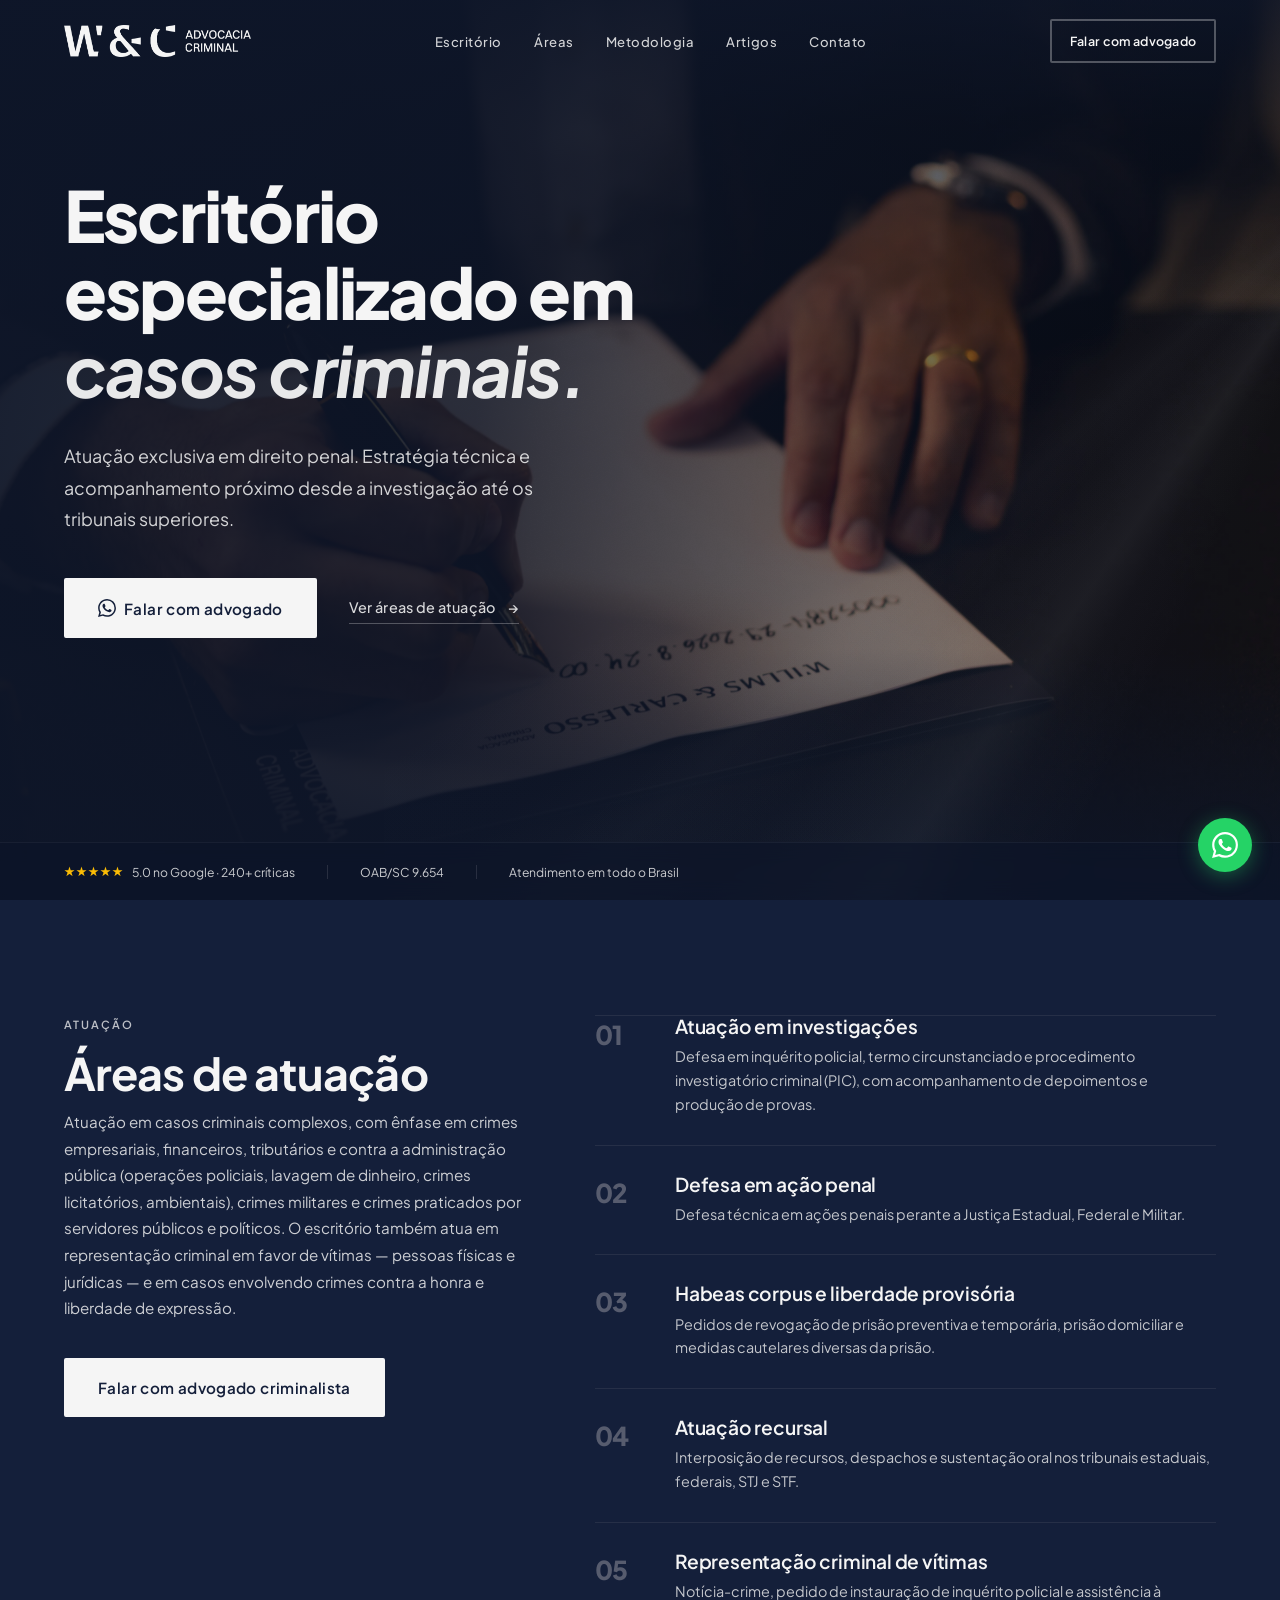
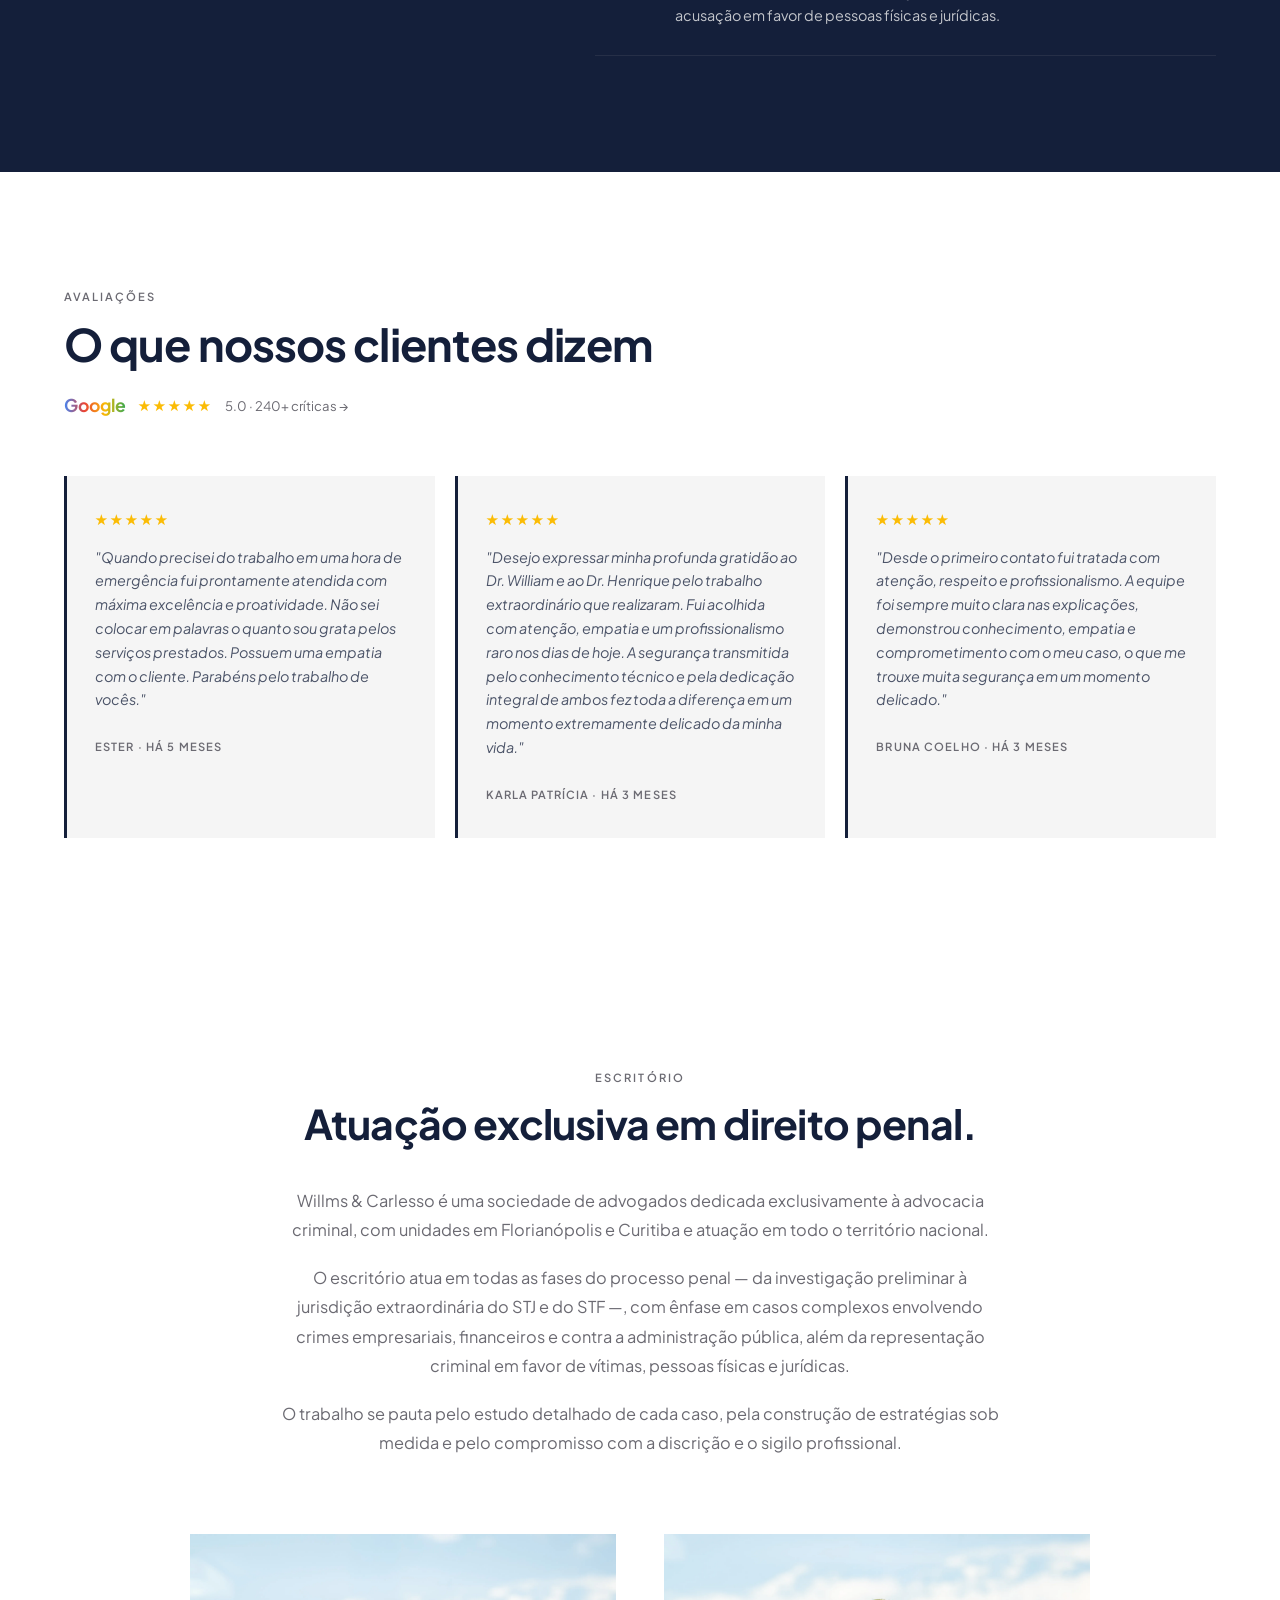
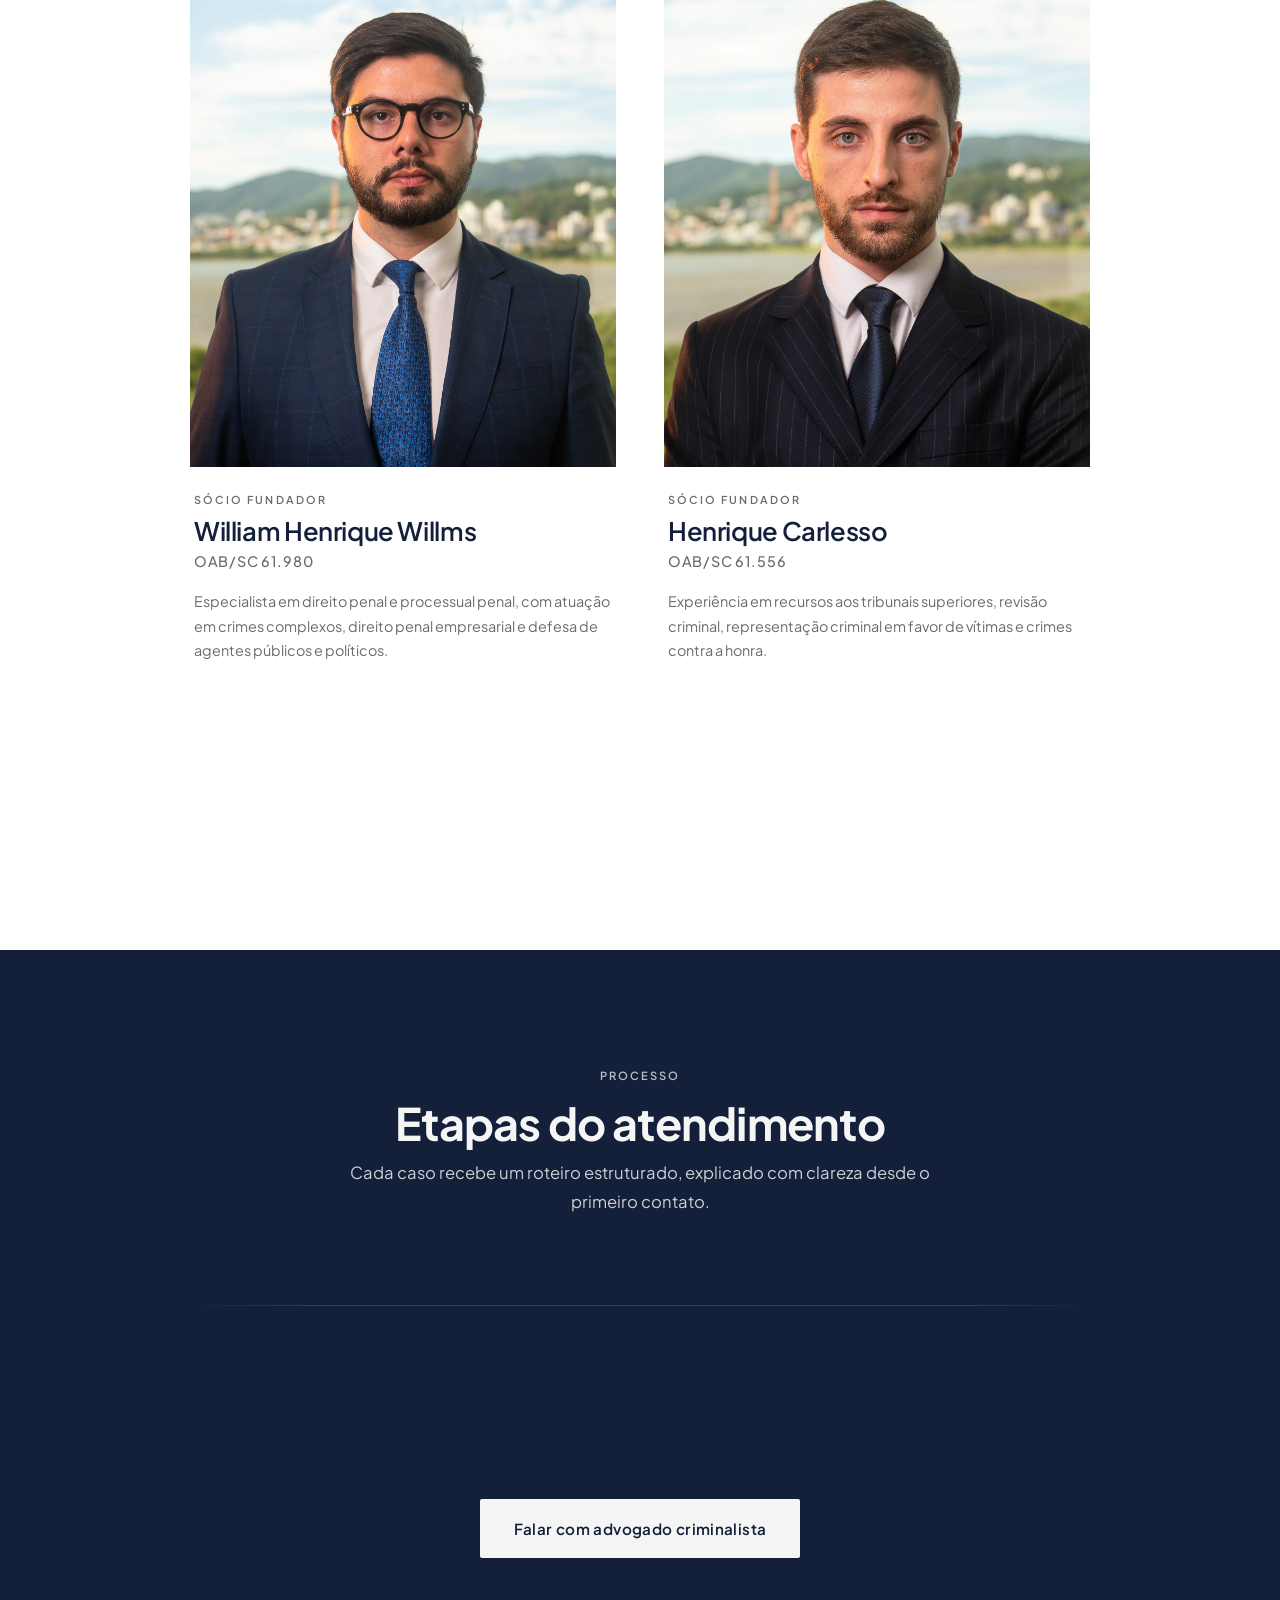
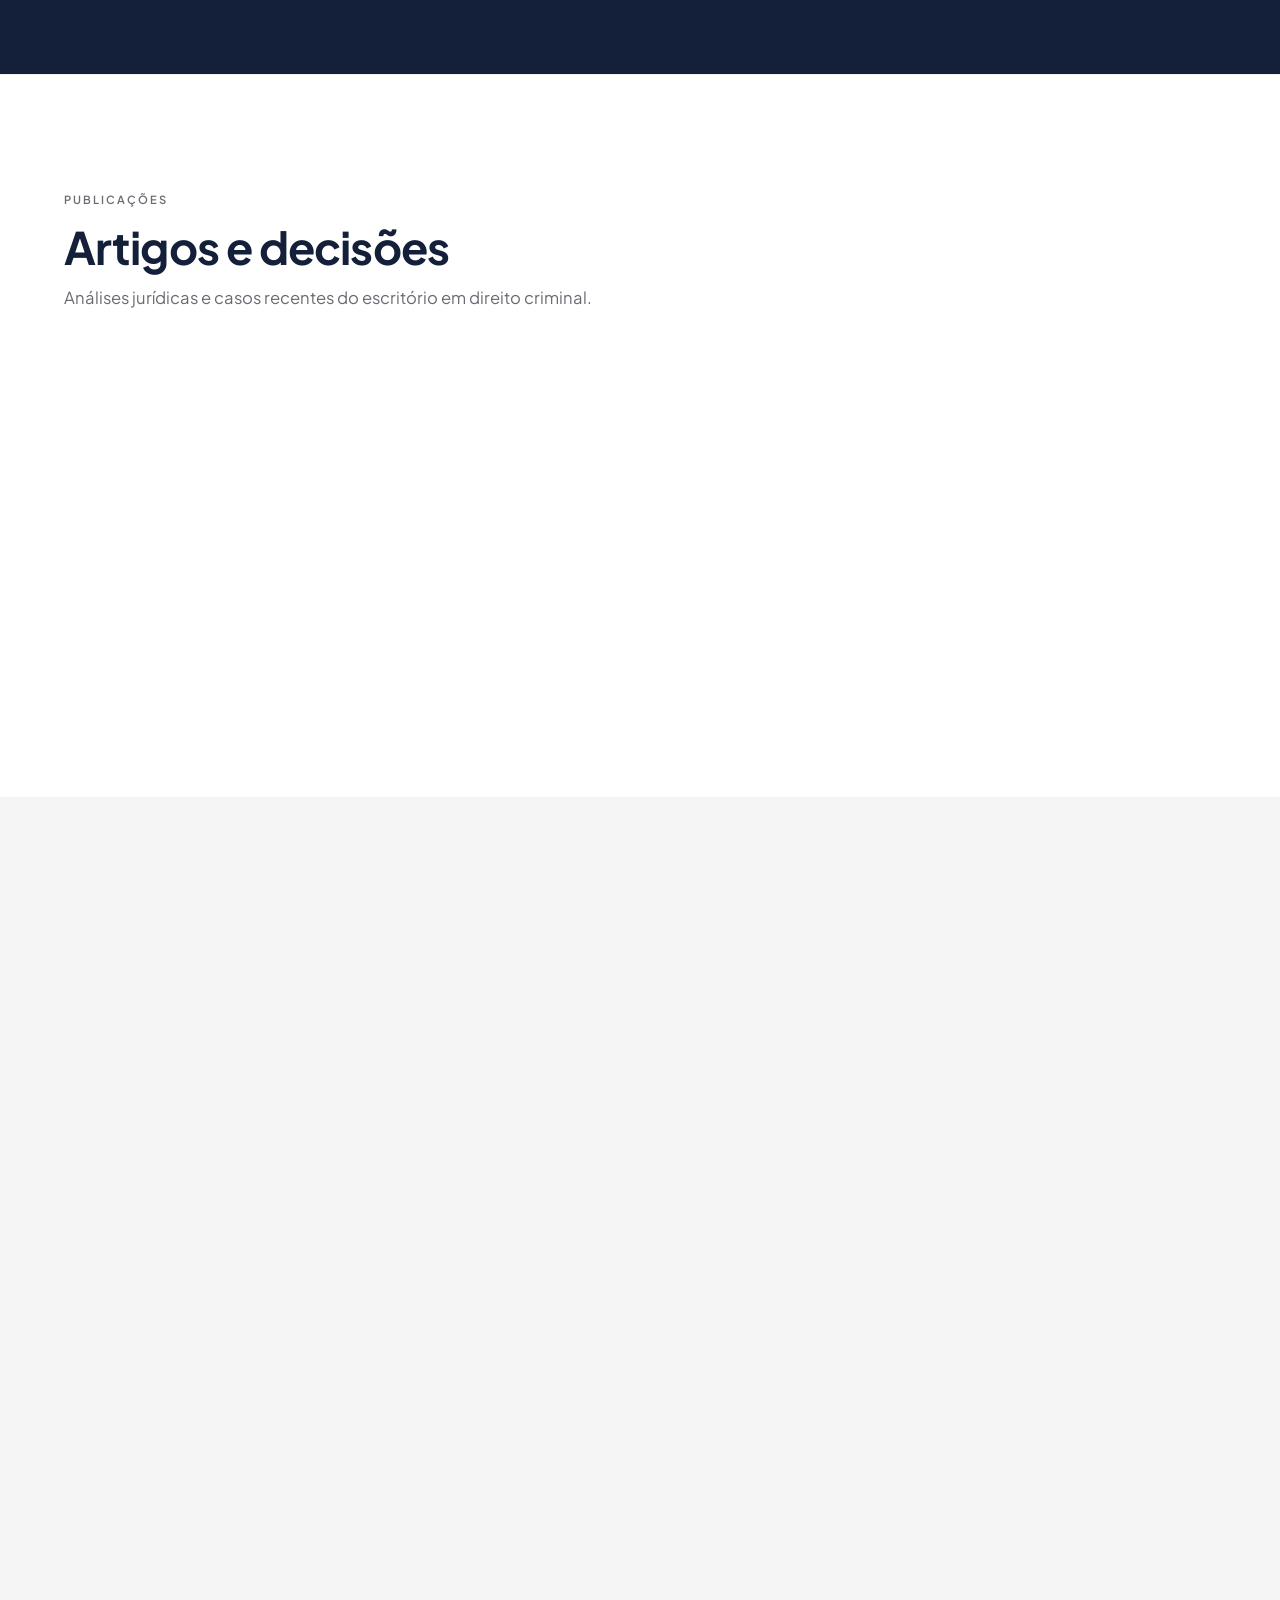
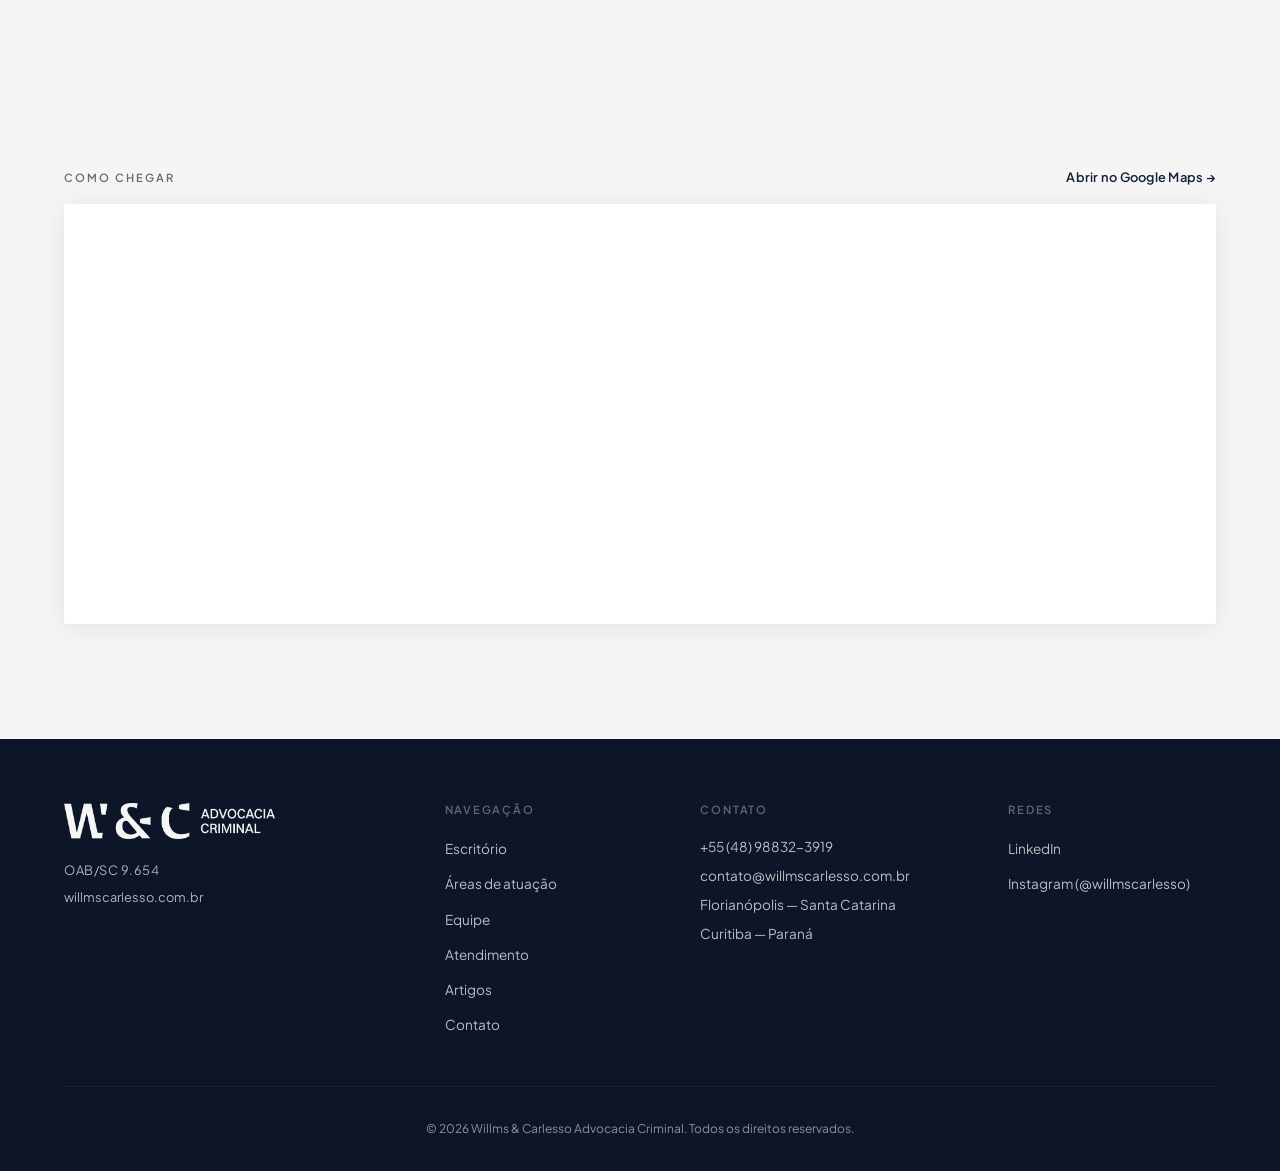
==== index.html @ 6e0b779f "refactor: reorder homepage sections to final spec New order: 1. Nav (Cabeçalho) 2. Hero + trust stri" ====
<!DOCTYPE html>
<html lang="pt-BR">
<head>
  <meta charset="UTF-8">
  <meta name="viewport" content="width=device-width, initial-scale=1.0">
  <title>Willms & Carlesso | Advocacia Criminal</title>
  <meta name="description" content="Atuação exclusiva em direito penal. Estratégia técnica e acompanhamento próximo desde a investigação até os tribunais superiores. Florianópolis e Curitiba.">
  <meta name="robots" content="index, follow">

  <meta property="og:title" content="Willms & Carlesso | Advocacia Criminal">
  <meta property="og:description" content="Atuação exclusiva em direito penal. Estratégia técnica e acompanhamento próximo em todas as instâncias.">
  <meta property="og:type" content="website">

  <link rel="preconnect" href="https://fonts.googleapis.com">
  <link rel="preconnect" href="https://fonts.gstatic.com" crossorigin>
  <link href="https://fonts.googleapis.com/css2?family=Plus+Jakarta+Sans:ital,wght@0,300;0,400;0,500;0,600;0,700;0,800;1,400&display=swap" rel="stylesheet">
  <link rel="preconnect" href="https://api.fontshare.com">
  <link href="https://api.fontshare.com/v2/css?f[]=switzer@400,500,600,700&display=swap" rel="stylesheet">

  <link rel="stylesheet" href="css/style.css">
</head>
<body>

  <!-- ===== NAVIGATION ===== -->
  <nav class="nav" id="nav">
    <div class="nav__inner">
      <a href="#" class="nav__logo">
        <img src="img/logo/Siglas_completas.png" alt="Willms & Carlesso Advocacia Criminal" class="logo-img">
      </a>
      <ul class="nav__menu" id="navMenu">
        <li><a href="#sobre"       class="nav__link">Escritório</a></li>
        <li><a href="#areas"       class="nav__link">Áreas</a></li>
        <li><a href="#metodologia" class="nav__link">Metodologia</a></li>
        <li><a href="#artigos"     class="nav__link">Artigos</a></li>
        <li><a href="#contato"     class="nav__link">Contato</a></li>
      </ul>
      <a href="https://wa.me/5548988323919" target="_blank" rel="noopener" class="btn btn--outline-light nav__cta">
        Falar com advogado
      </a>
      <button class="nav__burger" id="navBurger" aria-label="Abrir menu" aria-expanded="false">
        <span></span><span></span><span></span>
      </button>
    </div>
  </nav>

  <!-- ===== HERO ===== -->
  <section class="hero" id="inicio">
    <div class="hero__beam"></div>
    <div class="hero__beam hero__beam--2"></div>

    <div class="hero__grain" aria-hidden="true"></div>

    <div class="hero__container">
      <div class="hero__content reveal">
        <h1 class="hero__title">
          Escritório<br>especializado em<br><em>casos criminais.</em>
        </h1>

        <p class="hero__desc">Atuação exclusiva em direito penal. Estratégia técnica e acompanhamento próximo desde a investigação até os tribunais superiores.</p>

        <div class="hero__actions">
          <a href="https://wa.me/5548988323919" target="_blank" rel="noopener" class="btn btn--light btn--lg">
            <svg width="18" height="18" viewBox="0 0 24 24" fill="currentColor" aria-hidden="true"><path d="M17.472 14.382c-.297-.149-1.758-.867-2.03-.967-.273-.099-.471-.148-.67.15-.197.297-.767.966-.94 1.164-.173.199-.347.223-.644.075-.297-.15-1.255-.463-2.39-1.475-.883-.788-1.48-1.761-1.653-2.059-.173-.297-.018-.458.13-.606.134-.133.298-.347.446-.52.149-.174.198-.298.298-.497.099-.198.05-.371-.025-.52-.075-.149-.669-1.612-.916-2.207-.242-.579-.487-.5-.669-.51-.173-.008-.371-.01-.57-.01-.198 0-.52.074-.792.372-.272.297-1.04 1.016-1.04 2.479 0 1.462 1.065 2.875 1.213 3.074.149.198 2.096 3.2 5.077 4.487.709.306 1.262.489 1.694.625.712.227 1.36.195 1.871.118.571-.085 1.758-.719 2.006-1.413.248-.694.248-1.289.173-1.413-.074-.124-.272-.198-.57-.347m-5.421 7.403h-.004a9.87 9.87 0 01-5.031-1.378l-.361-.214-3.741.982.998-3.648-.235-.374a9.86 9.86 0 01-1.51-5.26c.001-5.45 4.436-9.884 9.888-9.884 2.64 0 5.122 1.03 6.988 2.898a9.825 9.825 0 012.893 6.994c-.003 5.45-4.437 9.884-9.885 9.884m8.413-18.297A11.815 11.815 0 0012.05 0C5.495 0 .16 5.335.157 11.892c0 2.096.547 4.142 1.588 5.945L.057 24l6.305-1.654a11.882 11.882 0 005.683 1.448h.005c6.554 0 11.89-5.335 11.893-11.893a11.821 11.821 0 00-3.48-8.413z"/></svg>
            Falar com advogado
          </a>
          <a href="#areas" class="hero__link">
            <span>Ver áreas de atuação</span>
            <span class="hero__link-arrow" aria-hidden="true">→</span>
          </a>
        </div>
      </div>
    </div>

    <!-- Trust strip ancorado no rodapé do hero -->
    <div class="hero__foot">
      <div class="container">
        <div class="hero__foot-inner">
          <div class="hero__foot-item">
            <a href="https://maps.app.goo.gl/WfPiPPyS5rvXEtYMA" target="_blank" rel="noopener" class="hero__foot-review-link">
              <span class="stars" aria-label="5 estrelas">★★★★★</span>
              <span>5.0 no Google · 240+ críticas</span>
            </a>
          </div>
          <span class="hero__foot-sep" aria-hidden="true"></span>
          <div class="hero__foot-item">
            <span>OAB/SC 9.654</span>
          </div>
          <span class="hero__foot-sep" aria-hidden="true"></span>
          <div class="hero__foot-item">
            <span>Atendimento em todo o Brasil</span>
          </div>
        </div>
      </div>
    </div>
  </section>

  <!-- ===== ÁREAS — layout editorial duas colunas ===== -->
  <section class="section areas" id="areas">
    <div class="container">
      <div class="areas__layout">

        <!-- Intro sticky à esquerda -->
        <div class="areas__intro reveal">
          <div class="section-header section-header--light">
            <span class="eyebrow eyebrow--light">ATUAÇÃO</span>
            <h2>Áreas de atuação</h2>
            <p>Atuação em casos criminais complexos, com ênfase em crimes empresariais, financeiros, tributários e contra a administração pública (operações policiais, lavagem de dinheiro, crimes licitatórios, ambientais), crimes militares e crimes praticados por servidores públicos e políticos. O escritório também atua em representação criminal em favor de vítimas — pessoas físicas e jurídicas — e em casos envolvendo crimes contra a honra e liberdade de expressão.</p>
          </div>
          <div class="areas__cta">
            <a href="https://wa.me/5548988323919" target="_blank" rel="noopener" class="btn btn--light btn--lg">
              Falar com advogado criminalista
            </a>
          </div>
        </div>

        <!-- Lista de áreas à direita -->
        <ol class="areas__list">
          <li class="area-row reveal">
            <span class="area-row__n" aria-hidden="true">01</span>
            <div class="area-row__body">
              <h3>Atuação em investigações</h3>
              <p>Defesa em inquérito policial, termo circunstanciado e procedimento investigatório criminal (PIC), com acompanhamento de depoimentos e produção de provas.</p>
            </div>
          </li>
          <li class="area-row reveal">
            <span class="area-row__n" aria-hidden="true">02</span>
            <div class="area-row__body">
              <h3>Defesa em ação penal</h3>
              <p>Defesa técnica em ações penais perante a Justiça Estadual, Federal e Militar.</p>
            </div>
          </li>
          <li class="area-row reveal">
            <span class="area-row__n" aria-hidden="true">03</span>
            <div class="area-row__body">
              <h3>Habeas corpus e liberdade provisória</h3>
              <p>Pedidos de revogação de prisão preventiva e temporária, prisão domiciliar e medidas cautelares diversas da prisão.</p>
            </div>
          </li>
          <li class="area-row reveal">
            <span class="area-row__n" aria-hidden="true">04</span>
            <div class="area-row__body">
              <h3>Atuação recursal</h3>
              <p>Interposição de recursos, despachos e sustentação oral nos tribunais estaduais, federais, STJ e STF.</p>
            </div>
          </li>
          <li class="area-row reveal">
            <span class="area-row__n" aria-hidden="true">05</span>
            <div class="area-row__body">
              <h3>Representação criminal de vítimas</h3>
              <p>Notícia-crime, pedido de instauração de inquérito policial e assistência à acusação em favor de pessoas físicas e jurídicas.</p>
            </div>
          </li>
        </ol>

      </div>
    </div>
  </section>

  <!-- ===== DEPOIMENTOS ===== -->
  <section class="section depoimentos" id="depoimentos">
    <div class="container">
      <div class="section-header">
        <span class="eyebrow">AVALIAÇÕES</span>
        <h2>O que nossos clientes dizem</h2>
        <a href="https://maps.app.goo.gl/WfPiPPyS5rvXEtYMA" target="_blank" rel="noopener" class="google-badge">
          <span class="google-badge__logo">Google</span>
          <span class="stars" aria-label="5 estrelas">★★★★★</span>
          <span class="google-badge__info">5.0 · 240+ críticas →</span>
        </a>
      </div>
      <div class="depoimentos__grid">
        <div class="dep-card reveal">
          <span class="stars" aria-hidden="true">★★★★★</span>
          <p>"Quando precisei do trabalho em uma hora de emergência fui prontamente atendida com máxima excelência e proatividade. Não sei colocar em palavras o quanto sou grata pelos serviços prestados. Possuem uma empatia com o cliente. Parabéns pelo trabalho de vocês."</p>
          <span class="dep-card__author">Ester · há 5 meses</span>
        </div>
        <div class="dep-card reveal">
          <span class="stars" aria-hidden="true">★★★★★</span>
          <p>"Desejo expressar minha profunda gratidão ao Dr. William e ao Dr. Henrique pelo trabalho extraordinário que realizaram. Fui acolhida com atenção, empatia e um profissionalismo raro nos dias de hoje. A segurança transmitida pelo conhecimento técnico e pela dedicação integral de ambos fez toda a diferença em um momento extremamente delicado da minha vida."</p>
          <span class="dep-card__author">Karla Patrícia · há 3 meses</span>
        </div>
        <div class="dep-card reveal">
          <span class="stars" aria-hidden="true">★★★★★</span>
          <p>"Desde o primeiro contato fui tratada com atenção, respeito e profissionalismo. A equipe foi sempre muito clara nas explicações, demonstrou conhecimento, empatia e comprometimento com o meu caso, o que me trouxe muita segurança em um momento delicado."</p>
          <span class="dep-card__author">Bruna Coelho · há 3 meses</span>
        </div>
      </div>
    </div>
  </section>

  <!-- ===== ESCRITÓRIO (Sobre + Equipe consolidados) ===== -->
  <section class="section sobre" id="sobre">
    <div class="container">

      <!-- Intro editorial centralizado -->
      <div class="sobre__intro reveal">
        <div class="section-header">
          <span class="eyebrow">ESCRITÓRIO</span>
          <h2>Atuação exclusiva em direito penal.</h2>
        </div>
        <div class="sobre__lead">
          <p>Willms &amp; Carlesso é uma sociedade de advogados dedicada exclusivamente à advocacia criminal, com unidades em Florianópolis e Curitiba e atuação em todo o território nacional.</p>
          <p>O escritório atua em todas as fases do processo penal — da investigação preliminar à jurisdição extraordinária do STJ e do STF —, com ênfase em casos complexos envolvendo crimes empresariais, financeiros e contra a administração pública, além da representação criminal em favor de vítimas, pessoas físicas e jurídicas.</p>
          <p>O trabalho se pauta pelo estudo detalhado de cada caso, pela construção de estratégias sob medida e pelo compromisso com a discrição e o sigilo profissional.</p>
        </div>
      </div>

      <!-- Sócios -->
      <div class="equipe__grid">
        <div class="adv-card reveal">
          <div class="adv-card__photo">
            <img src="img/equipe/william.webp" alt="William Henrique Willms" loading="lazy">
          </div>
          <div class="adv-card__body">
            <span class="adv-card__role">Sócio Fundador</span>
            <h3>William Henrique Willms</h3>
            <p class="adv-card__oab">OAB/SC 61.980</p>
            <p>Especialista em direito penal e processual penal, com atuação em crimes complexos, direito penal empresarial e defesa de agentes públicos e políticos.</p>
          </div>
        </div>
        <div class="adv-card reveal reveal--delay">
          <div class="adv-card__photo">
            <img src="img/equipe/henrique.webp" alt="Henrique Carlesso" loading="lazy">
          </div>
          <div class="adv-card__body">
            <span class="adv-card__role">Sócio Fundador</span>
            <h3>Henrique Carlesso</h3>
            <p class="adv-card__oab">OAB/SC 61.556</p>
            <p>Experiência em recursos aos tribunais superiores, revisão criminal, representação criminal em favor de vítimas e crimes contra a honra.</p>
          </div>
        </div>
      </div>

      <!-- CTA centralizado -->
      <div class="sobre__cta reveal reveal--delay-2">
        <a href="https://wa.me/5548988323919" target="_blank" rel="noopener" class="btn btn--primary btn--lg">
          Agende uma consulta
        </a>
      </div>

    </div>
  </section>

  <!-- ===== METODOLOGIA ===== -->
  <section class="section metodologia" id="metodologia">
    <div class="container">
      <div class="section-header section-header--light">
        <span class="eyebrow eyebrow--light">PROCESSO</span>
        <h2>Etapas do atendimento</h2>
        <p>Cada caso recebe um roteiro estruturado, explicado com clareza desde o primeiro contato.</p>
      </div>
      <div class="steps">
        <div class="step reveal">
          <div class="step__num">01</div>
          <div class="step__body">
            <h3>Análise do caso</h3>
            <p>Estudo detalhado dos fatos, documentos e contexto jurídico.</p>
          </div>
        </div>
        <div class="step reveal">
          <div class="step__num">02</div>
          <div class="step__body">
            <h3>Definição de estratégia</h3>
            <p>Construção da tese defensiva mais adequada ao caso concreto.</p>
          </div>
        </div>
        <div class="step reveal">
          <div class="step__num">03</div>
          <div class="step__body">
            <h3>Atuação técnica</h3>
            <p>Audiências, petições e manifestações em todas as instâncias.</p>
          </div>
        </div>
        <div class="step reveal">
          <div class="step__num">04</div>
          <div class="step__body">
            <h3>Acompanhamento próximo</h3>
            <p>Comunicação clara sobre cada etapa e decisão do processo.</p>
          </div>
        </div>
      </div>
      <div class="metodologia__cta">
        <a href="https://wa.me/5548988323919" target="_blank" rel="noopener" class="btn btn--light btn--lg">
          Falar com advogado criminalista
        </a>
      </div>
    </div>
  </section>

  <!-- ===== ARTIGOS ===== -->
  <section class="section artigos" id="artigos">
    <div class="container">
      <div class="section-header">
        <span class="eyebrow">PUBLICAÇÕES</span>
        <h2>Artigos e decisões</h2>
        <p>Análises jurídicas e casos recentes do escritório em direito criminal.</p>
      </div>
      <div class="artigos__grid">
        <a href="artigos/justica-ceara.html" class="art-card art-card--text reveal">
          <div class="art-card__body">
            <span class="art-card__meta">30 de outubro de 2022 · William Willms</span>
            <h3>Justiça do Ceará revoga prisão preventiva de nove acusados de tráfico de drogas</h3>
            <p>O juízo da Vara de Delitos de Organizações Criminosas de Fortaleza deu provimento a Habeas Corpus que pedia a revogação da prisão preventiva.</p>
            <span class="art-card__link">Ler artigo →</span>
          </div>
        </a>
        <a href="artigos/pagamento-integral.html" class="art-card art-card--text reveal reveal--delay">
          <div class="art-card__body">
            <span class="art-card__meta">28 de outubro de 2022 · William Willms</span>
            <h3>Extinção da punibilidade do acusado pelo pagamento integral do débito tributário</h3>
            <p>Análise da possibilidade jurídica trazida pela Lei nº 10.684/2003 sobre a extinção da punibilidade em crimes tributários.</p>
            <span class="art-card__link">Ler artigo →</span>
          </div>
        </a>
        <a href="artigos/novas-tendencias.html" class="art-card art-card--text reveal reveal--delay-2">
          <div class="art-card__body">
            <span class="art-card__meta">28 de outubro de 2022 · William Willms</span>
            <h3>Novas tendências à justiça criminal negocial no Brasil</h3>
            <p>Como as inovações da Lei nº 13.964/2019 ampliaram o espaço de consenso e a justiça negocial no processo penal brasileiro.</p>
            <span class="art-card__link">Ler artigo →</span>
          </div>
        </a>
      </div>
    </div>
  </section>

  <!-- ===== CONTATO — duas colunas: cards à esquerda, formulário à direita ===== -->
  <section class="section contato" id="contato">
    <div class="container">

      <!-- Header de conversão -->
      <div class="contato__header reveal">
        <div class="contato__header-text">
          <span class="eyebrow">CONTATO</span>
          <h2>Fale com nossos advogados</h2>
          <p>Atendimento imediato pelo WhatsApp. Presença em todo o Brasil.</p>
        </div>
        <a href="https://wa.me/5548988323919" target="_blank" rel="noopener" class="btn btn--primary btn--lg contato__header-btn">
          <svg width="18" height="18" viewBox="0 0 24 24" fill="currentColor" aria-hidden="true"><path d="M17.472 14.382c-.297-.149-1.758-.867-2.03-.967-.273-.099-.471-.148-.67.15-.197.297-.767.966-.94 1.164-.173.199-.347.223-.644.075-.297-.15-1.255-.463-2.39-1.475-.883-.788-1.48-1.761-1.653-2.059-.173-.297-.018-.458.13-.606.134-.133.298-.347.446-.52.149-.174.198-.298.298-.497.099-.198.05-.371-.025-.52-.075-.149-.669-1.612-.916-2.207-.242-.579-.487-.5-.669-.51-.173-.008-.371-.01-.57-.01-.198 0-.52.074-.792.372-.272.297-1.04 1.016-1.04 2.479 0 1.462 1.065 2.875 1.213 3.074.149.198 2.096 3.2 5.077 4.487.709.306 1.262.489 1.694.625.712.227 1.36.195 1.871.118.571-.085 1.758-.719 2.006-1.413.248-.694.248-1.289.173-1.413-.074-.124-.272-.198-.57-.347m-5.421 7.403h-.004a9.87 9.87 0 01-5.031-1.378l-.361-.214-3.741.982.998-3.648-.235-.374a9.86 9.86 0 01-1.51-5.26c.001-5.45 4.436-9.884 9.888-9.884 2.64 0 5.122 1.03 6.988 2.898a9.825 9.825 0 012.893 6.994c-.003 5.45-4.437 9.884-9.885 9.884m8.413-18.297A11.815 11.815 0 0012.05 0C5.495 0 .16 5.335.157 11.892c0 2.096.547 4.142 1.588 5.945L.057 24l6.305-1.654a11.882 11.882 0 005.683 1.448h.005c6.554 0 11.89-5.335 11.893-11.893a11.821 11.821 0 00-3.48-8.413z"/></svg>
          Falar agora pelo WhatsApp
        </a>
      </div>

      <div class="contato__layout">

        <!-- COLUNA ESQUERDA: 3 cards verticais -->
        <div class="contato__cards reveal">
          <div class="contact-card">
            <span class="contact-card__label">ATENDIMENTO</span>
            <a href="tel:+5548988323919" class="contact-card__phone">+55 (48) 98832-3919</a>
            <a href="mailto:contato@willmscarlesso.com.br" class="contact-card__email">contato@willmscarlesso.com.br</a>
          </div>
          <div class="contact-card">
            <span class="contact-card__label">FLORIANÓPOLIS — SANTA CATARINA</span>
            <p>R. Idalina Pereira dos Santos, 67<br>Sala 902 · Agronômica<br>CEP 88025-260</p>
          </div>
          <div class="contact-card">
            <span class="contact-card__label">CURITIBA — PARANÁ</span>
            <p>Av. Jaime Reis, 176<br>São Francisco<br>CEP 80510-010</p>
          </div>
        </div>

        <!-- COLUNA DIREITA: formulário -->
        <div class="contato__form-wrap reveal reveal--delay">
          <header class="contato__form-header">
            <span class="eyebrow">FALE COM O ESCRITÓRIO</span>
          </header>
          <form class="contato__form" action="mailto:contato@willmscarlesso.com.br?subject=Contato pelo site" method="POST" enctype="text/plain">
            <div class="form-field">
              <label for="form-nome">Nome</label>
              <input type="text" id="form-nome" name="nome" required autocomplete="name">
            </div>
            <div class="form-field">
              <label for="form-tel">Telefone</label>
              <input type="tel" id="form-tel" name="telefone" required autocomplete="tel">
            </div>
            <div class="form-field">
              <label for="form-email">E-mail</label>
              <input type="email" id="form-email" name="email" required autocomplete="email">
            </div>
            <div class="form-field">
              <label for="form-msg">Breve descrição do caso <span class="form-field__hint">(opcional)</span></label>
              <textarea id="form-msg" name="mensagem" rows="4"></textarea>
            </div>
            <button type="submit" class="btn btn--primary btn--lg btn--full">
              Enviar mensagem
            </button>
          </form>
        </div>

      </div>

      <!-- Mapa abaixo das duas colunas -->
      <div class="contato__map reveal reveal--delay-2">
        <div class="contato__map-header">
          <span class="eyebrow">COMO CHEGAR</span>
          <a href="https://maps.app.goo.gl/3AfqveLmwNY3GWjGA" target="_blank" rel="noopener" class="contato__map-link">
            Abrir no Google Maps →
          </a>
        </div>
        <div class="contato__map-frame">
          <iframe
            src="https://www.google.com/maps/embed?pb=!1m18!1m12!1m3!1d3536.5437618231035!2d-48.529679823926045!3d-27.57666657625769!2m3!1f0!2f0!3f0!3m2!1i1024!2i768!4f13.1!3m3!1m2!1s0x9527399a91068179%3A0xdb52597b6ddece1!2sWillms%20%26%20Carlesso%20%7C%20Advocacia%20Criminal!5e0!3m2!1spt-PT!2spt!4v1778498440575!5m2!1spt-PT!2spt"
            width="100%"
            height="100%"
            style="border:0"
            loading="lazy"
            referrerpolicy="no-referrer-when-downgrade"
            title="Localização do escritório Willms & Carlesso em Florianópolis"
            allowfullscreen>
          </iframe>
        </div>
      </div>

    </div>
  </section>

  <!-- ===== FOOTER ===== -->
  <footer class="footer">
    <div class="container">
      <div class="footer__grid">
        <div class="footer__brand">
          <div class="footer__logo">
            <img src="img/logo/Siglas_completas.png" alt="Willms & Carlesso Advocacia Criminal" class="logo-img logo-img--footer">
          </div>
          <p class="footer__oab">OAB/SC 9.654</p>
          <p class="footer__copy-small">willmscarlesso.com.br</p>
        </div>
        <nav class="footer__nav" aria-label="Navegação do rodapé">
          <h4 class="footer__nav-title">Navegação</h4>
          <ul>
            <li><a href="#sobre">Escritório</a></li>
            <li><a href="#areas">Áreas de atuação</a></li>
            <li><a href="#sobre">Equipe</a></li>
            <li><a href="#contato">Atendimento</a></li>
            <li><a href="#artigos">Artigos</a></li>
            <li><a href="#contato">Contato</a></li>
          </ul>
        </nav>
        <div class="footer__contact">
          <h4 class="footer__nav-title">Contato</h4>
          <p>+55 (48) 98832-3919</p>
          <p>contato@willmscarlesso.com.br</p>
          <p>Florianópolis — Santa Catarina</p>
          <p>Curitiba — Paraná</p>
        </div>
        <div class="footer__redes">
          <h4 class="footer__nav-title">Redes</h4>
          <ul>
            <li><a href="#" target="_blank" rel="noopener">LinkedIn</a></li>
            <li><a href="https://instagram.com/willmscarlesso" target="_blank" rel="noopener">Instagram (@willmscarlesso)</a></li>
          </ul>
        </div>
      </div>
      <div class="footer__bottom">
        <p>© 2026 Willms &amp; Carlesso Advocacia Criminal. Todos os direitos reservados.</p>
      </div>
    </div>
  </footer>

  <!-- ===== FLOAT WHATSAPP ===== -->
  <a href="https://wa.me/5548988323919" target="_blank" rel="noopener" class="wa-float" aria-label="Falar pelo WhatsApp">
    <svg viewBox="0 0 24 24" fill="currentColor" width="26" height="26" aria-hidden="true"><path d="M17.472 14.382c-.297-.149-1.758-.867-2.03-.967-.273-.099-.471-.148-.67.15-.197.297-.767.966-.94 1.164-.173.199-.347.223-.644.075-.297-.15-1.255-.463-2.39-1.475-.883-.788-1.48-1.761-1.653-2.059-.173-.297-.018-.458.13-.606.134-.133.298-.347.446-.52.149-.174.198-.298.298-.497.099-.198.05-.371-.025-.52-.075-.149-.669-1.612-.916-2.207-.242-.579-.487-.5-.669-.51-.173-.008-.371-.01-.57-.01-.198 0-.52.074-.792.372-.272.297-1.04 1.016-1.04 2.479 0 1.462 1.065 2.875 1.213 3.074.149.198 2.096 3.2 5.077 4.487.709.306 1.262.489 1.694.625.712.227 1.36.195 1.871.118.571-.085 1.758-.719 2.006-1.413.248-.694.248-1.289.173-1.413-.074-.124-.272-.198-.57-.347m-5.421 7.403h-.004a9.87 9.87 0 01-5.031-1.378l-.361-.214-3.741.982.998-3.648-.235-.374a9.86 9.86 0 01-1.51-5.26c.001-5.45 4.436-9.884 9.888-9.884 2.64 0 5.122 1.03 6.988 2.898a9.825 9.825 0 012.893 6.994c-.003 5.45-4.437 9.884-9.885 9.884m8.413-18.297A11.815 11.815 0 0012.05 0C5.495 0 .16 5.335.157 11.892c0 2.096.547 4.142 1.588 5.945L.057 24l6.305-1.654a11.882 11.882 0 005.683 1.448h.005c6.554 0 11.89-5.335 11.893-11.893a11.821 11.821 0 00-3.48-8.413z"/></svg>
  </a>

  <script src="js/main.js"></script>
</body>
</html>
---- css/style.css ----
/* ============================================================
   WILLMS & CARLESSO — Landing Page Styles
   Brand Manual: Mar.2026 · Danke Design
   ============================================================ */

/* ---- Custom Properties ---- */
:root {
  --navy:      #141F3A;
  --navy-2:    #0D1528;
  --navy-3:    #1a2848;
  --gray:      #A8A7AF;
  --gray-2:    #6B6A72;
  --gray-3:    #D4D3D9;
  --off-white: #F5F5F5;
  --white:     #FFFFFF;

  --font-h: 'Plus Jakarta Sans', system-ui, -apple-system, sans-serif;
  --font-b: 'Switzer', 'Plus Jakarta Sans', system-ui, sans-serif;

  --max-w:     1280px;
  --pad-x:     clamp(1.25rem, 5vw, 4rem);
  --section-y: clamp(5rem, 9vw, 8rem);

  --ease: cubic-bezier(.22,.68,0,1.2);
  --dur:  .3s;
}

/* ============================================================
   RESET
   ============================================================ */
*, *::before, *::after { margin: 0; padding: 0; box-sizing: border-box; }
html { scroll-behavior: smooth; font-size: 16px; }
body {
  font-family: var(--font-b);
  color: var(--navy);
  background: var(--white);
  line-height: 1.65;
  overflow-x: hidden;
  -webkit-font-smoothing: antialiased;
  -moz-osx-font-smoothing: grayscale;
}
img  { max-width: 100%; display: block; }
a    { text-decoration: none; color: inherit; }
ul   { list-style: none; }
button { cursor: pointer; border: none; background: none; font-family: inherit; }

/* ============================================================
   TYPOGRAPHY
   ============================================================ */
h1, h2, h3, h4 {
  font-family: var(--font-h);
  line-height: 1.1;
  letter-spacing: -.02em;
}
h1 { font-size: clamp(2.1rem, 5.5vw, 4.5rem); font-weight: 800; }
h2 { font-size: clamp(1.9rem, 3.5vw, 3rem);   font-weight: 700; }
h3 { font-size: clamp(1.1rem, 1.8vw, 1.4rem); font-weight: 600; letter-spacing: -.01em; }
p  {
  font-family: var(--font-b);
  font-size: clamp(.9rem, 1.3vw, 1.05rem);
  line-height: 1.72;
  color: var(--gray-2);
}

/* ============================================================
   UTILITIES
   ============================================================ */
.container {
  max-width: var(--max-w);
  margin: 0 auto;
  padding: 0 var(--pad-x);
}
.section { padding: var(--section-y) 0; }

/* Anchor scroll offset so sections clear the fixed nav */
section[id] { scroll-margin-top: 80px; }

.eyebrow {
  display: block;
  font-family: var(--font-b);
  font-size: .7rem;
  font-weight: 600;
  letter-spacing: .18em;
  text-transform: uppercase;
  color: var(--gray-2);
  margin-bottom: .875rem;
}
.eyebrow--light { color: rgba(245,245,245,.75); }

.section-header          { max-width: 640px; margin-bottom: clamp(2.25rem, 5vw, 3.5rem); }
.section-header h2       { margin-bottom: .4rem; }
.section-header p        { margin-top: .75rem; }
.section-header--light h2 { color: var(--off-white); }
.section-header--light p  { color: rgba(245,245,245,.82); }

.stars { color: #FBBC05; font-size: .9rem; letter-spacing: 2px; }

/* ============================================================
   REVEAL ANIMATIONS
   ============================================================ */
.reveal {
  opacity: 0;
  transform: translateY(24px);
  transition: opacity .6s ease, transform .6s ease;
}
.reveal.visible          { opacity: 1; transform: translateY(0); }
.reveal--delay.visible   { transition-delay: .1s; }
.reveal--delay-2.visible { transition-delay: .2s; }

@media (prefers-reduced-motion: reduce) {
  .reveal { opacity: 1; transform: none; transition: none; }
  html { scroll-behavior: auto; }
  .hero__beam, .hero__beam--2 { animation: none; }
}

/* ============================================================
   BUTTONS
   ============================================================ */
.btn {
  display: inline-flex;
  align-items: center;
  justify-content: center;
  gap: .5rem;
  min-height: 44px;
  padding: .8rem 1.6rem;
  font-family: var(--font-b);
  font-size: .875rem;
  font-weight: 600;
  letter-spacing: .025em;
  border-radius: 2px;
  border: 2px solid transparent;
  transition: background var(--dur), border-color var(--dur), color var(--dur),
              transform var(--dur) var(--ease), box-shadow var(--dur);
  white-space: nowrap;
}
.btn:hover  { transform: translateY(-2px); }
.btn:active { transform: translateY(0); }

.btn--primary {
  background: var(--navy); color: var(--off-white); border-color: var(--navy);
}
.btn--primary:hover {
  background: var(--navy-3); border-color: var(--navy-3);
  box-shadow: 0 8px 24px rgba(20,31,58,.22);
}

.btn--light {
  background: var(--off-white); color: var(--navy); border-color: var(--off-white);
}
.btn--light:hover {
  background: var(--white); border-color: var(--white);
  box-shadow: 0 8px 24px rgba(245,245,245,.12);
}

.btn--outline-light {
  background: transparent; color: var(--off-white);
  border-color: rgba(245,245,245,.3);
}
.btn--outline-light:hover {
  background: rgba(245,245,245,.07); border-color: rgba(245,245,245,.65);
}

.btn--ghost {
  background: transparent; color: rgba(245,245,245,.7);
  border-color: rgba(245,245,245,.22);
}
.btn--ghost:hover {
  color: var(--off-white); border-color: rgba(245,245,245,.5);
  background: rgba(245,245,245,.05);
}

.btn--lg   { padding: .95rem 2rem; font-size: .95rem; }
.btn--full { width: 100%; justify-content: center; }

/* ============================================================
   LOGO
   ============================================================ */
.logo-img {
  display: block;
  height: 32px;
  width: auto;
  transition: opacity var(--dur);
}
.nav__logo:hover .logo-img { opacity: .82; }
.logo-img--mark { height: 38px; }
.logo-img--footer { height: 36px; margin-bottom: .25rem; }

/* Legacy text logo (kept for any inline references) */
.logo-mark {
  font-family: var(--font-h); font-size: 1.45rem; font-weight: 800;
  letter-spacing: -.025em; color: var(--off-white); line-height: 1; display: block;
}
.logo-sub {
  font-family: var(--font-b); font-size: .52rem; font-weight: 600;
  letter-spacing: .2em; text-transform: uppercase; color: var(--gray);
  line-height: 1; margin-top: 3px; display: block;
}

/* ============================================================
   NAVIGATION
   ============================================================ */
.nav {
  position: fixed; inset: 0 0 auto; z-index: 900;
  transition: background var(--dur), backdrop-filter var(--dur), box-shadow var(--dur);
}
.nav.scrolled {
  background: rgba(13,21,40,.96);
  backdrop-filter: blur(14px);
  -webkit-backdrop-filter: blur(14px);
  box-shadow: 0 1px 0 rgba(168,167,175,.07);
}
.nav__inner {
  display: flex; align-items: center; justify-content: space-between; gap: 2rem;
  padding: 1.2rem var(--pad-x);
  max-width: var(--max-w); margin: 0 auto;
}
.nav__menu { display: flex; align-items: center; gap: 2rem; }
.nav__link {
  font-family: var(--font-b); font-size: .82rem; font-weight: 500;
  letter-spacing: .04em; color: rgba(245,245,245,.85);
  transition: color var(--dur); position: relative;
}
.nav__link::after {
  content: ''; position: absolute; bottom: -3px; left: 0; right: 100%;
  height: 1px; background: var(--off-white); transition: right var(--dur);
}
.nav__link:hover,
.nav__link.active { color: var(--off-white); }
.nav__link:hover::after,
.nav__link.active::after { right: 0; }

.nav__cta { font-size: .78rem; padding: .55rem 1.1rem; }

.nav__burger {
  display: none; flex-direction: column; gap: 5px; padding: 4px; z-index: 1001;
}
.nav__burger span {
  display: block; width: 22px; height: 2px; background: var(--off-white);
  border-radius: 2px; transition: transform var(--dur), opacity var(--dur);
}
.nav__burger.open span:nth-child(1) { transform: rotate(45deg) translate(5px,5px); }
.nav__burger.open span:nth-child(2) { opacity: 0; }
.nav__burger.open span:nth-child(3) { transform: rotate(-45deg) translate(5px,-5px); }

/* ============================================================
   HERO
   ============================================================ */
.hero {
  position: relative;
  min-height: 100svh;
  background: var(--navy);
  background-image: url('../img/hero/bg_Hero.webp');
  background-size: cover;
  background-position: 70% center;
  overflow: hidden;
  display: flex;
  flex-direction: column;
}

/* Lighthouse beam */
.hero__beam {
  position: absolute; top: -20%; right: -10%;
  width: 80%; height: 140%;
  background: conic-gradient(
    from 205deg at 100% 25%,
    transparent 0deg,
    rgba(168,167,175,.025) 6deg,
    rgba(245,245,245,.055) 10deg,
    rgba(245,245,245,.032) 14deg,
    rgba(168,167,175,.018) 18deg,
    transparent 26deg
  );
  pointer-events: none;
  animation: beamSway 10s ease-in-out infinite alternate;
}
.hero__beam--2 {
  animation-delay: -5s; opacity: .55;
  background: conic-gradient(
    from 215deg at 100% 25%,
    transparent 0deg,
    rgba(168,167,175,.012) 8deg,
    rgba(245,245,245,.038) 13deg,
    rgba(168,167,175,.012) 18deg,
    transparent 26deg
  );
}
@keyframes beamSway {
  0%   { transform: rotate(-6deg); }
  100% { transform: rotate(6deg); }
}
.hero::before {
  content: '';
  position: absolute; inset: 0;
  background:
    linear-gradient(98deg,
      rgba(13,21,40,.96) 0%,
      rgba(13,21,40,.88) 38%,
      rgba(13,21,40,.62) 66%,
      rgba(13,21,40,.42) 100%
    ),
    linear-gradient(to bottom,
      rgba(13,21,40,.78) 0%,
      rgba(13,21,40,.25) 14%,
      transparent 38%,
      transparent 72%,
      rgba(13,21,40,.88) 100%
    );
  pointer-events: none;
}

/* Editorial grain texture over the photo */
.hero__grain {
  position: absolute; inset: 0;
  z-index: 0;
  pointer-events: none;
  opacity: .055;
  mix-blend-mode: overlay;
  background-image: url("data:image/svg+xml;utf8,<svg xmlns='http://www.w3.org/2000/svg' width='240' height='240'><filter id='n'><feTurbulence type='fractalNoise' baseFrequency='.85' numOctaves='3' stitchTiles='stitch'/><feColorMatrix values='0 0 0 0 1  0 0 0 0 1  0 0 0 0 1  0 0 0 .6 0'/></filter><rect width='100%25' height='100%25' filter='url(%23n)'/></svg>");
}

/* Hero container: single column, left-aligned */
.hero__container {
  flex: 1;
  width: 100%;
  max-width: var(--max-w);
  margin: 0 auto;
  padding:
    clamp(7rem, 14vw, 11rem)
    var(--pad-x)
    clamp(4rem, 8vw, 7rem)
    var(--pad-x);
  position: relative;
  z-index: 1;
  box-sizing: border-box;
  display: block;
}

.hero__content {
  max-width: 700px;
  margin-left: 0;
  margin-right: auto;
  text-align: left;
}

.hero__eyebrow { margin-bottom: 2.25rem; }

.hero__title {
  color: var(--off-white);
  margin-bottom: 2rem;
  font-weight: 800;
  letter-spacing: -.025em;
}
.hero__title em {
  font-style: italic;
  font-weight: 700;
  color: rgba(245,245,245,.94);
}

.hero__desc {
  font-size: clamp(.95rem, 1.4vw, 1.15rem);
  color: rgba(245,245,245,.85);
  max-width: 540px; margin-bottom: 2.75rem; line-height: 1.75;
}

.hero__actions {
  display: flex;
  align-items: center;
  flex-wrap: wrap;
  gap: 1rem 2rem;
}

/* Secondary CTA as text link with animated arrow */
.hero__link {
  display: inline-flex;
  align-items: center;
  gap: .75rem;
  font-family: var(--font-b);
  font-size: .9rem;
  font-weight: 500;
  letter-spacing: .02em;
  color: rgba(245,245,245,.88);
  padding: .5rem 0;
  position: relative;
  min-height: 44px;
}
.hero__link::after {
  content: '';
  position: absolute;
  left: 0; bottom: 6px;
  width: 100%; height: 1px;
  background: rgba(245,245,245,.28);
  transition: background var(--dur);
}
.hero__link:hover { color: var(--off-white); }
.hero__link:hover::after { background: var(--off-white); }
.hero__link-arrow {
  display: inline-block;
  transition: transform var(--dur) var(--ease);
}
.hero__link:hover .hero__link-arrow { transform: translateX(4px); }

/* Trust strip anchored at bottom of hero */
.hero__foot {
  position: relative;
  z-index: 1;
  background: rgba(13,21,40,.65);
  backdrop-filter: blur(10px);
  -webkit-backdrop-filter: blur(10px);
  border-top: 1px solid rgba(168,167,175,.08);
}
.hero__foot-inner {
  display: flex; align-items: center;
  column-gap: 2rem; row-gap: .625rem;
  padding: 1.125rem 0; flex-wrap: wrap;
}
.hero__foot-item {
  display: flex; align-items: center; gap: .5rem;
  font-family: var(--font-b); font-size: .76rem;
  color: rgba(245,245,245,.82); white-space: nowrap;
}
.hero__foot-item .stars { font-size: .78rem; letter-spacing: 1px; }
.hero__foot-review-link {
  display: flex; align-items: center; gap: .5rem;
  color: inherit; transition: opacity var(--dur);
}
.hero__foot-review-link:hover { opacity: .8; }
.hero__foot-sep {
  display: block; width: 1px; height: 14px;
  background: rgba(168,167,175,.18); flex-shrink: 0;
}

/* ============================================================
   DIFERENCIAIS
   ============================================================ */
/* ============================================================
   ARTIGOS
   ============================================================ */
.artigos { background: var(--white); border-top: 1px solid rgba(20,31,58,.06); }

.artigos__grid {
  display: grid;
  grid-template-columns: repeat(3, 1fr);
  gap: 1.5rem;
}

.art-card {
  display: flex;
  flex-direction: column;
  background: var(--off-white);
  overflow: hidden;
  color: var(--navy);
  transition: transform var(--dur) var(--ease), box-shadow var(--dur);
}
.art-card:hover {
  transform: translateY(-4px);
  box-shadow: 0 18px 40px rgba(20,31,58,.1);
}
.art-card__img {
  width: 100%;
  aspect-ratio: 16 / 10;
  overflow: hidden;
  background: var(--navy-2);
}
.art-card__img img {
  width: 100%; height: 100%;
  object-fit: cover;
  object-position: center;
  display: block;
  transition: transform .5s ease;
}
.art-card:hover .art-card__img img { transform: scale(1.04); }

/* Text-only variant (no preview image): top accent bar + roomier padding */
.art-card--text {
  border-top: 2px solid var(--navy);
}
.art-card--text .art-card__body {
  padding: 2rem 1.875rem 2.25rem;
  gap: .75rem;
}

.art-card__body {
  padding: 1.75rem 1.75rem 2rem;
  display: flex;
  flex-direction: column;
  flex: 1;
  gap: .625rem;
}
.art-card__meta {
  display: block;
  font-size: .72rem;
  font-weight: 600;
  letter-spacing: .1em;
  text-transform: uppercase;
  color: var(--gray-2);
}
.art-card h3 {
  font-size: 1.1rem;
  color: var(--navy);
  line-height: 1.3;
  margin: 0;
}
.art-card p {
  font-size: .875rem;
  line-height: 1.6;
  flex: 1;
}
.art-card__link {
  display: inline-block;
  margin-top: .5rem;
  font-family: var(--font-b);
  font-size: .85rem;
  font-weight: 600;
  color: var(--navy);
  letter-spacing: .02em;
  transition: gap var(--dur);
}
.art-card:hover .art-card__link { opacity: .7; }

/* ============================================================
   LEGACY DIFERENCIAIS (kept for any remaining references)
   ============================================================ */
.diferenciais { background: var(--white); border-top: 1px solid rgba(20,31,58,.06); }

.diferenciais__grid {
  display: grid;
  grid-template-columns: repeat(2, 1fr);
  gap: 1.25rem;
}

.dif-card {
  background: var(--off-white);
  padding: 2.25rem 2rem;
  border-top: 2px solid var(--navy);
  transition: transform var(--dur) var(--ease), box-shadow var(--dur);
}
.dif-card:hover {
  transform: translateY(-4px);
  box-shadow: 0 14px 40px rgba(20,31,58,.08);
}
.dif-card__num {
  display: block; font-family: var(--font-h);
  font-size: 2.5rem; font-weight: 800;
  color: var(--navy); opacity: .08;
  line-height: 1; margin-bottom: 1.25rem;
}
.dif-card h3 { color: var(--navy); margin-bottom: .625rem; }
.dif-card p  { font-size: .95rem; }

/* ============================================================
   SOBRE
   ============================================================ */
.sobre { background: var(--white); }

/* Editorial intro (centralizado) */
.sobre__intro {
  max-width: 820px;
  margin: 0 auto clamp(3.5rem, 6vw, 5rem);
  text-align: center;
}
.sobre__intro .section-header {
  max-width: none;
  margin: 0 auto 2.5rem;
  text-align: center;
}
.sobre__intro .section-header h2 {
  color: var(--navy);
  font-size: clamp(1.875rem, 3.2vw, 2.625rem);
  letter-spacing: -.02em;
}
.sobre__lead p {
  font-size: 1.02rem;
  line-height: 1.8;
  margin: 0 auto 1.15rem;
  max-width: 720px;
  color: var(--gray-2);
}
.sobre__lead p:last-child { margin-bottom: 0; }

/* CTA centered with subtle divider */
.sobre__cta {
  margin-top: clamp(3rem, 5vw, 4rem);
  padding-top: clamp(2rem, 4vw, 3rem);
  border-top: 1px solid rgba(20,31,58,.08);
  text-align: center;
}

/* Legacy 2-col grid kept (unused, harmless) */
.sobre__grid {
  display: grid;
  grid-template-columns: 1fr 1fr;
  gap: 4.5rem;
  align-items: stretch;
}

/* Visual column flex-fills so the photo can stretch with the content */
.sobre__visual { display: flex; }

/* Office photo — stretches to match content height */
.sobre__photo {
  width: 100%;
  flex: 1;
  min-height: 460px;
  overflow: hidden;
  border-radius: 2px;
  background: var(--navy-2);
}
.sobre__photo img {
  width: 100%; height: 100%;
  object-fit: cover;
  object-position: center center;
  display: block;
  transition: transform .6s ease;
}
.sobre__photo:hover img { transform: scale(1.03); }

/* Content column — vertically centered for visual balance */
.sobre__content {
  display: flex;
  flex-direction: column;
  justify-content: center;
}
.sobre__content h2 { color: var(--navy); margin-bottom: 1.25rem; }
.sobre__content p  { margin-bottom: 1.1rem; }
.sobre__content .btn { align-self: flex-start; margin-top: .75rem; }

/* Stats — full-width band with vertical separators */
.sobre__stats {
  display: grid;
  grid-template-columns: repeat(3, 1fr);
  gap: 0;
  margin-top: 4.5rem;
  padding: 2.5rem 0;
  border-top: 1px solid rgba(20,31,58,.08);
  border-bottom: 1px solid rgba(20,31,58,.08);
}
.sobre__stats .stat {
  text-align: center;
  padding: 0 1.5rem;
  position: relative;
}
.sobre__stats .stat + .stat::before {
  content: '';
  position: absolute;
  left: 0; top: 18%; bottom: 18%;
  width: 1px;
  background: rgba(20,31,58,.08);
}
.stat__n {
  display: block;
  font-family: var(--font-h);
  font-size: clamp(1.875rem, 3vw, 2.5rem);
  font-weight: 800;
  color: var(--navy);
  line-height: 1;
  letter-spacing: -.02em;
}
.stat__l {
  display: block;
  font-size: .72rem;
  font-weight: 600;
  letter-spacing: .12em;
  text-transform: uppercase;
  color: var(--gray-2);
  margin-top: .625rem;
}

/* ============================================================
   ÁREAS — editorial split (intro sticky + lista numerada)
   ============================================================ */
.areas { background: var(--navy); }

.areas__layout {
  display: grid;
  grid-template-columns: 0.85fr 1.15fr;
  gap: 4.5rem;
  align-items: start;
}

/* Intro column (sticky on scroll) */
.areas__intro { position: sticky; top: 110px; }
.areas__intro .section-header { margin-bottom: 2.25rem; max-width: none; }
.areas__intro .section-header p { font-size: .95rem; line-height: 1.75; }
.areas__cta { text-align: left; }

/* List of areas (right column) */
.areas__list {
  list-style: none;
  margin: 0;
  padding: 0;
  display: flex;
  flex-direction: column;
}
.area-row {
  display: grid;
  grid-template-columns: 56px 1fr;
  gap: 1.5rem;
  align-items: start;
  padding: 1.75rem 0;
  border-bottom: 1px solid rgba(168,167,175,.12);
  transition: padding-left var(--dur) var(--ease);
}
.area-row:first-child {
  padding-top: 0;
  border-top: 1px solid rgba(168,167,175,.12);
}
.area-row:hover { padding-left: 8px; }
.area-row__n {
  font-family: var(--font-h);
  font-size: 1.625rem;
  font-weight: 800;
  color: rgba(168,167,175,.45);
  letter-spacing: -.02em;
  line-height: 1;
  padding-top: .375rem;
}
.area-row__body h3 {
  font-size: 1.2rem;
  color: var(--off-white);
  margin-bottom: .5rem;
  font-weight: 600;
  letter-spacing: -.01em;
}
.area-row__body p {
  font-size: .9rem;
  color: rgba(245,245,245,.78);
  line-height: 1.65;
}

/* ============================================================
   EQUIPE
   ============================================================ */
.equipe { background: var(--off-white); }

.equipe__grid {
  display: grid;
  grid-template-columns: repeat(2, 1fr);
  gap: 3rem;
  max-width: 900px;
  margin: 0 auto;
  align-items: start;
}

.adv-card {
  background: transparent;
  transition: transform var(--dur) var(--ease);
}
.adv-card:hover { transform: translateY(-3px); }

.adv-card__photo {
  width: 100%;
  aspect-ratio: 4 / 5;
  overflow: hidden;
  background: var(--navy-2);
  margin-bottom: 1.5rem;
  position: relative;
}
.adv-card__photo img {
  width: 100%; height: 100%;
  object-fit: cover;
  object-position: center top;
  display: block;
  transition: transform .5s ease;
}
.adv-card:hover .adv-card__photo img { transform: scale(1.04); }

.adv-card__body {
  padding: 0 .25rem;
}
.adv-card__role {
  display: block; font-size: .68rem; font-weight: 600;
  letter-spacing: .2em; text-transform: uppercase;
  color: var(--gray-2); margin-bottom: .5rem;
}
.adv-card h3   {
  font-size: clamp(1.3rem, 2vw, 1.6rem);
  color: var(--navy); margin-bottom: .25rem;
  letter-spacing: -.015em;
}
.adv-card__oab {
  font-size: .8rem; color: var(--gray-2);
  margin-bottom: 1rem; font-weight: 500;
  letter-spacing: .05em;
}
.adv-card p {
  font-size: .9rem; line-height: 1.7;
  color: var(--gray-2);
}

.equipe__cta {
  text-align: center;
  padding-top: 2.5rem;
  border-top: 1px solid rgba(20,31,58,.08);
}

/* ============================================================
   METODOLOGIA — horizontal flow
   ============================================================ */
.metodologia { background: var(--navy); }
.metodologia .section-header {
  text-align: center;
  margin-left: auto;
  margin-right: auto;
}

.steps {
  display: grid;
  grid-template-columns: repeat(4, 1fr);
  gap: 2rem;
  position: relative;
  max-width: 1140px;
  margin: 0 auto 3.5rem;
}

/* Horizontal connecting line behind the circles */
.steps::before {
  content: '';
  position: absolute;
  top: 32px;
  left: 10%;
  right: 10%;
  height: 1px;
  background: linear-gradient(to right,
    rgba(168,167,175,0) 0%,
    rgba(168,167,175,.22) 14%,
    rgba(168,167,175,.22) 86%,
    rgba(168,167,175,0) 100%
  );
  z-index: 0;
}

.step {
  position: relative;
  z-index: 1;
  text-align: center;
}

.step__num {
  width: 64px;
  height: 64px;
  border-radius: 50%;
  background: var(--navy);
  border: 1px solid rgba(168,167,175,.3);
  color: var(--off-white);
  display: flex;
  align-items: center;
  justify-content: center;
  font-family: var(--font-h);
  font-size: 1.05rem;
  font-weight: 700;
  letter-spacing: .02em;
  margin: 0 auto 1.75rem;
  transition: border-color var(--dur), background var(--dur), transform var(--dur) var(--ease);
}
.step:hover .step__num {
  border-color: rgba(245,245,245,.5);
  background: var(--navy-3);
  transform: scale(1.05);
}

.step__body h3 {
  font-size: 1.05rem;
  color: var(--off-white);
  margin-bottom: .75rem;
  font-weight: 600;
  letter-spacing: -.01em;
}
.step__body p {
  font-size: .88rem;
  color: rgba(245,245,245,.82);
  line-height: 1.7;
  max-width: 280px;
  margin: 0 auto;
}

.metodologia__cta { text-align: center; }

/* ============================================================
   DEPOIMENTOS
   ============================================================ */
.depoimentos { background: var(--white); }

.google-badge {
  display: inline-flex; align-items: center; gap: .75rem;
  margin-top: 1rem; flex-wrap: wrap;
  transition: opacity var(--dur);
}
a.google-badge:hover { opacity: .75; }
.google-badge__logo {
  font-family: var(--font-h); font-size: 1.1rem; font-weight: 700;
  background: linear-gradient(90deg, #4285F4 0%, #EA4335 33%, #FBBC05 66%, #34A853 100%);
  -webkit-background-clip: text; -webkit-text-fill-color: transparent; background-clip: text;
}
.google-badge__info { font-size: .82rem; color: var(--gray-2); }

.depoimentos__grid {
  display: grid; grid-template-columns: repeat(3,1fr); gap: 1.25rem;
}
.dep-card {
  padding: 2rem 1.75rem; background: var(--off-white);
  border-left: 3px solid var(--navy);
}
.dep-card .stars { display: block; margin-bottom: .875rem; }
.dep-card p {
  font-size: .9rem; font-style: italic; color: var(--navy); opacity: .75;
  margin-bottom: 1.25rem; line-height: 1.65;
}
.dep-card__author {
  font-size: .7rem; font-weight: 600; letter-spacing: .1em;
  text-transform: uppercase; color: var(--gray-2);
}

/* ============================================================
   CTA MID — banda de conversão entre depoimentos e FAQ
   ============================================================ */
.cta-mid {
  position: relative;
  background-color: var(--navy-2);
  background-image:
    linear-gradient(100deg,
      rgba(13,21,40,.94) 0%,
      rgba(13,21,40,.85) 45%,
      rgba(13,21,40,.65) 80%,
      rgba(13,21,40,.55) 100%
    ),
    linear-gradient(to bottom,
      rgba(13,21,40,.55) 0%,
      rgba(13,21,40,.15) 30%,
      rgba(13,21,40,.15) 70%,
      rgba(13,21,40,.55) 100%
    ),
    url('../img/cta/bg_CTA.jpg');
  background-size: cover, cover, cover;
  background-position: center, center, center;
  background-repeat: no-repeat;
  border-top: 1px solid rgba(168,167,175,.06);
  border-bottom: 1px solid rgba(168,167,175,.06);
  padding: 6rem 0;
  overflow: hidden;
}

.cta-mid__inner {
  display: flex;
  align-items: center;
  justify-content: space-between;
  gap: 3rem;
  flex-wrap: wrap;
}
.cta-mid__text h2 {
  color: var(--off-white);
  font-size: clamp(1.75rem, 3vw, 2.5rem);
  margin-bottom: .5rem;
}
.cta-mid__text p {
  color: rgba(245,245,245,.88);
  max-width: 480px;
  margin-top: .5rem;
}
.cta-mid__btn { flex-shrink: 0; }

/* ============================================================
   FAQ — com sidebar sticky
   ============================================================ */
.faq { background: var(--navy); }

.faq__layout {
  display: grid;
  grid-template-columns: 1fr 280px;
  gap: 4rem;
  align-items: start;
}

/* Main FAQ list */
.faq__list { }
.faq-item { border-bottom: 1px solid rgba(168,167,175,.1); }
.faq-item:first-child { border-top: 1px solid rgba(168,167,175,.1); }

.faq-item__q {
  display: flex; justify-content: space-between; align-items: center;
  width: 100%; padding: 1.5rem 0; min-height: 60px;
  font-family: var(--font-b); font-size: .975rem; font-weight: 500;
  color: var(--off-white); gap: 1.5rem; text-align: left;
  transition: color var(--dur);
}
.faq-item__q:hover { color: var(--gray-3); }
.faq-item__ico {
  flex-shrink: 0; font-family: var(--font-h); font-size: 1.375rem;
  font-weight: 300; color: var(--gray); line-height: 1;
  transition: transform var(--dur) var(--ease), color var(--dur);
}
.faq-item.open .faq-item__ico { transform: rotate(45deg); color: var(--off-white); }

.faq-item__a {
  overflow: hidden; max-height: 0;
  transition: max-height .4s ease, padding-bottom .4s ease;
  padding-bottom: 0;
}
.faq-item__a[data-open] { max-height: 400px; padding-bottom: 1.375rem; }
.faq-item__a p {
  font-size: .9rem; color: rgba(245,245,245,.82); line-height: 1.72;
}

/* FAQ sidebar */
.faq__side { position: sticky; top: 100px; }
.faq__side-card {
  background: rgba(245,245,245,.04);
  border: 1px solid rgba(168,167,175,.12);
  padding: 2rem 1.75rem;
}
.faq__side-card h3 { color: var(--off-white); font-size: 1.15rem; margin-bottom: .5rem; }
.faq__side-card > p { font-size: .875rem; color: rgba(245,245,245,.82); margin-bottom: 1.5rem; }
.faq__side-contacts {
  margin-top: 1.25rem; display: flex; flex-direction: column; gap: .5rem;
}
.faq__side-link {
  font-family: var(--font-b); font-size: .78rem;
  color: rgba(245,245,245,.75); transition: color var(--dur);
  word-break: break-all;
}
.faq__side-link:hover { color: var(--off-white); }

/* ============================================================
   CONTATO — CTA como header, escritórios abaixo
   ============================================================ */
.contato { background: var(--off-white); }

.contato__header {
  display: flex;
  justify-content: space-between;
  align-items: flex-end;
  gap: 2rem;
  padding-bottom: 3rem;
  margin-bottom: 2.5rem;
  border-bottom: 1px solid rgba(20,31,58,.1);
  flex-wrap: wrap;
}
.contato__header-text h2 { color: var(--navy); margin-bottom: .375rem; }
.contato__header-text p  { margin-top: 0; font-size: .95rem; }
.contato__header-btn { flex-shrink: 0; }

.contato__offices {
  display: grid;
  grid-template-columns: repeat(3,1fr);
  gap: 1.25rem;
}
.escritorio {
  background: var(--white); padding: 2rem 1.75rem;
  border-top: 2px solid var(--navy);
}
.escritorio h3 { font-size: 1.05rem; color: var(--navy); margin-bottom: .875rem; font-weight: 600; }
.escritorio p  { font-size: .875rem; margin-bottom: .4rem; }
.escritorio p:last-child { margin-bottom: 0; }
.escritorio--social p a {
  color: var(--navy); transition: opacity var(--dur);
  text-decoration: underline; text-underline-offset: 3px;
}
.escritorio--social p a:hover { opacity: .65; }

/* Two-column layout: cards (left) + form (right) */
.contato__layout {
  display: grid;
  grid-template-columns: 0.85fr 1.15fr;
  gap: 3.5rem;
  align-items: stretch;
}

/* LEFT: stacked contact cards — flex column that stretches to match form */
.contato__cards {
  display: flex;
  flex-direction: column;
  gap: 1rem;
}
.contact-card {
  background: var(--white);
  padding: 1.875rem 1.875rem;
  border-top: 2px solid var(--navy);
  flex: 1;
  display: flex;
  flex-direction: column;
  justify-content: center;
}
.contact-card__label {
  display: block;
  font-family: var(--font-b);
  font-size: .7rem;
  font-weight: 600;
  letter-spacing: .18em;
  text-transform: uppercase;
  color: var(--gray-2);
  margin-bottom: 1rem;
}
.contact-card p {
  font-size: .9rem;
  color: var(--navy);
  line-height: 1.7;
  margin: 0;
}

/* Atendimento card — phone large on white bg */
.contact-card__phone {
  display: block;
  font-family: var(--font-h);
  font-size: clamp(1.25rem, 2vw, 1.55rem);
  font-weight: 800;
  color: var(--navy);
  letter-spacing: -.015em;
  margin-bottom: .5rem;
  transition: opacity var(--dur);
}
.contact-card__phone:hover { opacity: .7; }
.contact-card__email {
  display: inline-block;
  font-size: .9rem;
  color: var(--gray-2);
  word-break: break-word;
  transition: color var(--dur);
}
.contact-card__email:hover { color: var(--navy); }

/* RIGHT: form */
.contato__form-wrap {
  background: var(--white);
  padding: 2.25rem 2.25rem 2.5rem;
  border-top: 2px solid var(--navy);
}
.contato__form-header { margin-bottom: 1.75rem; }
.contato__form-header .eyebrow { margin-bottom: 0; color: var(--navy); }
.contato__form {
  display: flex;
  flex-direction: column;
  gap: 1.25rem;
}
.form-field {
  display: flex;
  flex-direction: column;
  gap: .375rem;
}
.form-field label {
  font-family: var(--font-b);
  font-size: .72rem;
  font-weight: 600;
  letter-spacing: .14em;
  text-transform: uppercase;
  color: var(--gray-2);
}
.form-field__hint {
  font-weight: 500;
  text-transform: none;
  letter-spacing: 0;
  color: var(--gray);
  margin-left: .25rem;
}
.form-field input,
.form-field textarea {
  font-family: var(--font-b);
  font-size: .95rem;
  color: var(--navy);
  padding: .65rem 0;
  border: 0;
  border-bottom: 1px solid rgba(20,31,58,.18);
  background: transparent;
  transition: border-color var(--dur);
  width: 100%;
}
.form-field input::placeholder,
.form-field textarea::placeholder { color: var(--gray); }
.form-field input:focus,
.form-field textarea:focus {
  outline: none;
  border-bottom-color: var(--navy);
}
.form-field textarea {
  resize: vertical;
  min-height: 90px;
  padding-top: .75rem;
}
.contato__form .btn { margin-top: 1rem; }

/* Map */
.contato__map { margin-top: 3.5rem; }
.contato__map-header {
  display: flex;
  justify-content: space-between;
  align-items: baseline;
  gap: 1.25rem;
  margin-bottom: 1rem;
  flex-wrap: wrap;
}
.contato__map-header .eyebrow { margin-bottom: 0; }
.contato__map-link {
  font-family: var(--font-b); font-size: .8rem; font-weight: 600;
  color: var(--navy); letter-spacing: .02em;
  transition: opacity var(--dur);
}
.contato__map-link:hover { opacity: .65; }
.contato__map-frame {
  width: 100%;
  height: 420px;
  overflow: hidden;
  border-radius: 2px;
  box-shadow: 0 4px 24px rgba(20,31,58,.08);
  background: var(--white);
}
.contato__map-frame iframe {
  display: block;
  width: 100%;
  height: 100%;
  border: 0;
  filter: grayscale(.15) saturate(.9);
}

/* ============================================================
   FOOTER
   ============================================================ */
.footer { background: var(--navy-2); padding: 4rem 0 2rem; }

.footer__grid {
  display: grid; grid-template-columns: 1.6fr 1fr 1.25fr 1fr; gap: 3rem;
  padding-bottom: 3rem;
  border-bottom: 1px solid rgba(168,167,175,.07); margin-bottom: 2rem;
}
.footer__brand .footer__logo { margin-bottom: 1.25rem; }
.footer__brand p { font-size: .875rem; color: rgba(245,245,245,.75); margin-bottom: .3rem; }
.footer__oab        { font-size: .8rem !important; color: rgba(245,245,245,.7) !important; letter-spacing: .04em; }
.footer__copy-small { font-size: .8rem !important; color: rgba(245,245,245,.7) !important; margin-top: .15rem !important; }

.footer__nav-title {
  font-family: var(--font-b); font-size: .7rem; font-weight: 600;
  letter-spacing: .16em; text-transform: uppercase;
  color: var(--gray); opacity: .55; margin-bottom: 1.25rem;
}
.footer__nav ul,
.footer__redes ul {
  display: flex; flex-direction: column; gap: .55rem;
}
.footer__nav a,
.footer__redes a {
  font-size: .85rem; color: rgba(245,245,245,.75);
  transition: color var(--dur);
}
.footer__nav a:hover,
.footer__redes a:hover { color: var(--off-white); }
.footer__contact p { font-size: .85rem; color: rgba(245,245,245,.75); margin-bottom: .35rem; }

.footer__bottom { text-align: center; }
.footer__bottom p { font-size: .75rem; color: rgba(245,245,245,.55); }

/* ============================================================
   FLOATING WHATSAPP
   ============================================================ */
.wa-float {
  position: fixed; bottom: 1.75rem; right: 1.75rem; z-index: 800;
  width: 54px; height: 54px; border-radius: 50%;
  background: #25D366; color: #fff;
  display: flex; align-items: center; justify-content: center;
  box-shadow: 0 4px 20px rgba(37,211,102,.38);
  transition: transform var(--dur) var(--ease), box-shadow var(--dur);
}
.wa-float:hover {
  transform: scale(1.1) translateY(-2px);
  box-shadow: 0 8px 28px rgba(37,211,102,.5);
}

/* ============================================================
   RESPONSIVE — 1024px
   ============================================================ */
@media (max-width: 1024px) {
  /* Artigos: 2 columns on tablet */
  .artigos__grid { grid-template-columns: repeat(2, 1fr); }

  /* Hero foot wrap gracefully */
  .hero__foot-sep { display: none; }
  .hero__foot-inner { column-gap: 1.5rem; }

  /* Sobre: stack, photo becomes banner */
  .sobre__grid { grid-template-columns: 1fr; gap: 2.5rem; align-items: stretch; }
  .sobre__photo { min-height: 0; height: 320px; flex: 0 0 auto; }
  .sobre__stats { margin-top: 3rem; padding: 2rem 0; }

  /* Areas: stack intro on top, list below */
  .areas__layout { grid-template-columns: 1fr; gap: 3rem; }
  .areas__intro  { position: static; top: auto; }

  /* Equipe */
  .equipe__grid { grid-template-columns: 1fr; max-width: 420px; gap: 2.5rem; }

  /* FAQ: remove sidebar */
  .faq__layout { grid-template-columns: 1fr; }
  .faq__side   { display: none; }

  /* Contato: stack columns at tablet */
  .contato__layout { grid-template-columns: 1fr; gap: 2.5rem; }
  .contato__offices { grid-template-columns: 1fr 1fr; }

  /* Footer */
  .footer__grid { grid-template-columns: 1fr 1fr 1fr; }
  .footer__brand { grid-column: 1 / -1; }
}

/* ============================================================
   RESPONSIVE — 768px
   ============================================================ */
@media (max-width: 768px) {
  :root { --section-y: clamp(3.5rem, 8vw, 5rem); }

  /* Mobile nav */
  .nav__menu {
    position: fixed; inset: 0;
    background: rgba(13,21,40,.98);
    backdrop-filter: blur(16px);
    flex-direction: column; align-items: center; justify-content: center;
    gap: 2rem; z-index: 999;
    opacity: 0; pointer-events: none; transition: opacity var(--dur);
  }
  .nav__menu.open { opacity: 1; pointer-events: all; }
  .nav__menu .nav__link { font-size: 1.35rem; font-weight: 600; letter-spacing: -.01em; }
  .nav__cta   { display: none; }
  .nav__burger { display: flex; }

  .hero__container { padding-top: 8rem; padding-bottom: 3rem; }

  /* Center hero content on mobile for visual harmony */
  .hero__content {
    margin-left: auto;
    margin-right: auto;
    text-align: center;
  }
  .hero__eyebrow { margin-bottom: 1.5rem; }
  .hero__title {
    margin-left: auto;
    margin-right: auto;
    font-size: clamp(2.5rem, 9vw, 3.25rem);
    line-height: 1.08;
  }
  .hero__desc  { margin-left: auto; margin-right: auto; }

  /* Center all section-level content blocks on mobile */
  .section-header {
    text-align: center;
    margin-left: auto;
    margin-right: auto;
  }

  /* Sobre: center the text content while photo stays full-bleed banner */
  .sobre__content { text-align: center; }
  .sobre__content .btn { align-self: center; }

  /* Contato: center header + button */
  .contato__header { align-items: center; text-align: center; }
  .contato__header-text { text-align: center; }

  /* CTA-mid: center the entire band */
  .cta-mid__inner { align-items: center; text-align: center; }
  .cta-mid__text  { text-align: center; }
  .cta-mid__text p { margin-left: auto; margin-right: auto; }
  .hero__actions {
    flex-direction: column;
    align-items: center;
    justify-content: center;
    width: 100%;
    max-width: 320px;
    margin: 0 auto;
    gap: 1.25rem;
  }
  .hero__actions .btn { width: 100%; }
  .hero__link { justify-content: center; }

  .hero__foot-inner {
    column-gap: 1.25rem;
    padding: .875rem 0;
    justify-content: center;
    text-align: center;
  }
  .hero__foot-item { font-size: .72rem; justify-content: center; }

  /* Diferenciais: single column */
  .diferenciais__grid { grid-template-columns: 1fr; }
  .dif-card { padding: 1.75rem 1.5rem; }

  /* Artigos: single column */
  .artigos__grid { grid-template-columns: 1fr; }
  .art-card__body { padding: 1.5rem 1.5rem 1.75rem; }

  /* Areas: tighter rows */
  .area-row { grid-template-columns: 44px 1fr; gap: 1.25rem; padding: 1.5rem 0; }
  .area-row__n { font-size: 1.375rem; }
  .area-row__body h3 { font-size: 1.05rem; }
  .areas__cta { text-align: center; }
  .areas__cta .btn { width: 100%; max-width: 320px; justify-content: center; }

  /* Equipe */
  .equipe__grid { max-width: none; }

  /* Metodologia: vertical flow on mobile */
  .steps {
    grid-template-columns: 1fr;
    gap: 2rem;
    max-width: 420px;
  }
  .steps::before {
    top: 32px; bottom: 32px;
    left: 32px; right: auto;
    width: 1px; height: auto;
    background: linear-gradient(to bottom,
      rgba(168,167,175,0) 0%,
      rgba(168,167,175,.22) 10%,
      rgba(168,167,175,.22) 90%,
      rgba(168,167,175,0) 100%
    );
  }
  .step {
    display: grid;
    grid-template-columns: 64px 1fr;
    gap: 1.5rem;
    text-align: left;
  }
  .step__num { margin: 0; }
  .step__body p { max-width: none; margin: 0; }

  /* Depoimentos */
  .depoimentos__grid { grid-template-columns: 1fr; }

  /* CTA mid */
  .cta-mid__inner { flex-direction: column; }
  .cta-mid__btn   { width: 100%; justify-content: center; }

  /* Contato */
  .contato__header { flex-direction: column; }
  .contato__header-btn { width: 100%; justify-content: center; }
  .contato__offices { grid-template-columns: 1fr; }
  .contato__map-frame { height: 320px; }
  .contato__map { margin-top: 2rem; }
  .contato__form-wrap { padding: 1.75rem 1.5rem 2rem; }
  .contact-card { padding: 1.5rem 1.5rem; }

  /* Footer */
  .footer__grid   { grid-template-columns: 1fr; gap: 2rem; }
}

/* ============================================================
   RESPONSIVE — 480px
   ============================================================ */
@media (max-width: 480px) {
  .sobre__stats { grid-template-columns: repeat(3,1fr); padding: 1.75rem 0; margin-top: 2.5rem; }
  .sobre__stats .stat { padding: 0 .5rem; }
  .stat__l { font-size: .62rem; letter-spacing: .08em; }
  .stat__n { font-size: 1.5rem; }
  .sobre__photo { height: 240px; }

  .google-badge { gap: .5rem; flex-wrap: wrap; justify-content: center; }

  /* Area rows: compact for very small screens */
  .area-row { grid-template-columns: 36px 1fr; gap: 1rem; padding: 1.25rem 0; }
  .area-row__n { font-size: 1.125rem; padding-top: .25rem; }
  .area-row__body h3 { font-size: 1rem; }
  .area-row__body p  { font-size: .85rem; }

  /* Equipe: photo keeps aspect-ratio, body padding tight */
  .adv-card__body { padding: 0; }

  /* Metodologia: smaller circles on narrow screens */
  .step { grid-template-columns: 52px 1fr; gap: 1.25rem; }
  .step__num { width: 52px; height: 52px; font-size: .95rem; }
  .steps::before { top: 26px; bottom: 26px; left: 26px; }

  /* FAQ: slightly smaller question text but keep tap target */
  .faq-item__q { font-size: .9rem; padding: 1.25rem 0; }

  /* CTA-mid: tighter padding but readable */
  .cta-mid { padding: 3.5rem 0; }

  /* Contato offices: compact */
  .escritorio { padding: 1.5rem 1.5rem; }
  .contato__map-frame { height: 280px; }

  /* Float WhatsApp: smaller on tight screens */
  .wa-float { bottom: 1.25rem; right: 1.25rem; width: 48px; height: 48px; }
}

/* ============================================================
   ARTICLE PAGE (individual artigo)
   ============================================================ */
.article {
  padding-top: clamp(6rem, 10vw, 8rem);
  padding-bottom: clamp(3rem, 6vw, 5rem);
  background: var(--white);
}
.article__back { margin-bottom: 2.5rem; }
.article__back a {
  font-family: var(--font-b); font-size: .82rem;
  color: var(--gray-2); letter-spacing: .02em;
  transition: color var(--dur);
}
.article__back a:hover { color: var(--navy); }

/* All article inner blocks share the same column width for visual rhythm */
.article__header,
.article__cover,
.article__body { max-width: 760px; }

.article__header { margin-bottom: 2.5rem; }
.article__header .eyebrow { color: var(--gray-2); }
.article__title {
  font-size: clamp(1.75rem, 4vw, 2.625rem);
  color: var(--navy);
  line-height: 1.15;
  letter-spacing: -.02em;
  margin-bottom: 1.25rem;
}
.article__meta {
  display: flex; align-items: center; gap: .5rem;
  font-size: .85rem; color: var(--gray-2);
  font-weight: 500;
}
.article__meta .dot { opacity: .5; }

.article__cover {
  width: 100%;
  aspect-ratio: 16 / 9;
  overflow: hidden;
  background: var(--navy-2);
  margin-bottom: 3rem;
}
.article__cover img {
  width: 100%; height: 100%;
  object-fit: cover;
  object-position: center;
  display: block;
}

.article__body {
  font-family: var(--font-b);
  color: var(--navy);
  font-size: 1.02rem;
  line-height: 1.8;
}
.article__body p {
  font-size: 1.02rem;
  color: var(--navy);
  margin-bottom: 1.4rem;
  line-height: 1.8;
}
.article__body p em, .article__body blockquote {
  color: rgba(20,31,58,.78);
}
.article__body blockquote {
  margin: 2rem 0;
  padding: 1.25rem 1.5rem;
  border-left: 2px solid var(--navy);
  background: var(--off-white);
  font-style: normal;
  font-size: .95rem;
  line-height: 1.7;
}
.article__body blockquote p { font-size: .95rem; margin-bottom: .75rem; color: rgba(20,31,58,.75); }
.article__body blockquote p:last-child { margin-bottom: 0; }
.article__body a {
  color: var(--navy);
  text-decoration: underline;
  text-underline-offset: 3px;
  text-decoration-color: rgba(20,31,58,.35);
  transition: text-decoration-color var(--dur);
  word-break: break-word;
}
.article__body a:hover { text-decoration-color: var(--navy); }
.article__body hr {
  border: 0;
  height: 1px;
  background: rgba(20,31,58,.1);
  margin: 2.5rem 0;
}
.article__source {
  margin-top: 2.5rem;
  padding-top: 1.5rem;
  border-top: 1px solid rgba(20,31,58,.08);
  font-size: .85rem;
  color: var(--gray-2);
}

/* Related articles section at the bottom of article pages */
.related-articles {
  background: var(--off-white);
  padding: clamp(4rem, 8vw, 6rem) 0;
  border-top: 1px solid rgba(20,31,58,.06);
}
.related-articles .section-header h2 { color: var(--navy); font-size: clamp(1.5rem, 2.5vw, 2rem); }

@media (max-width: 768px) {
  .article__body, .article__body p { font-size: .95rem; line-height: 1.75; }
  .article__cover { aspect-ratio: 4 / 3; margin-bottom: 2rem; }
}
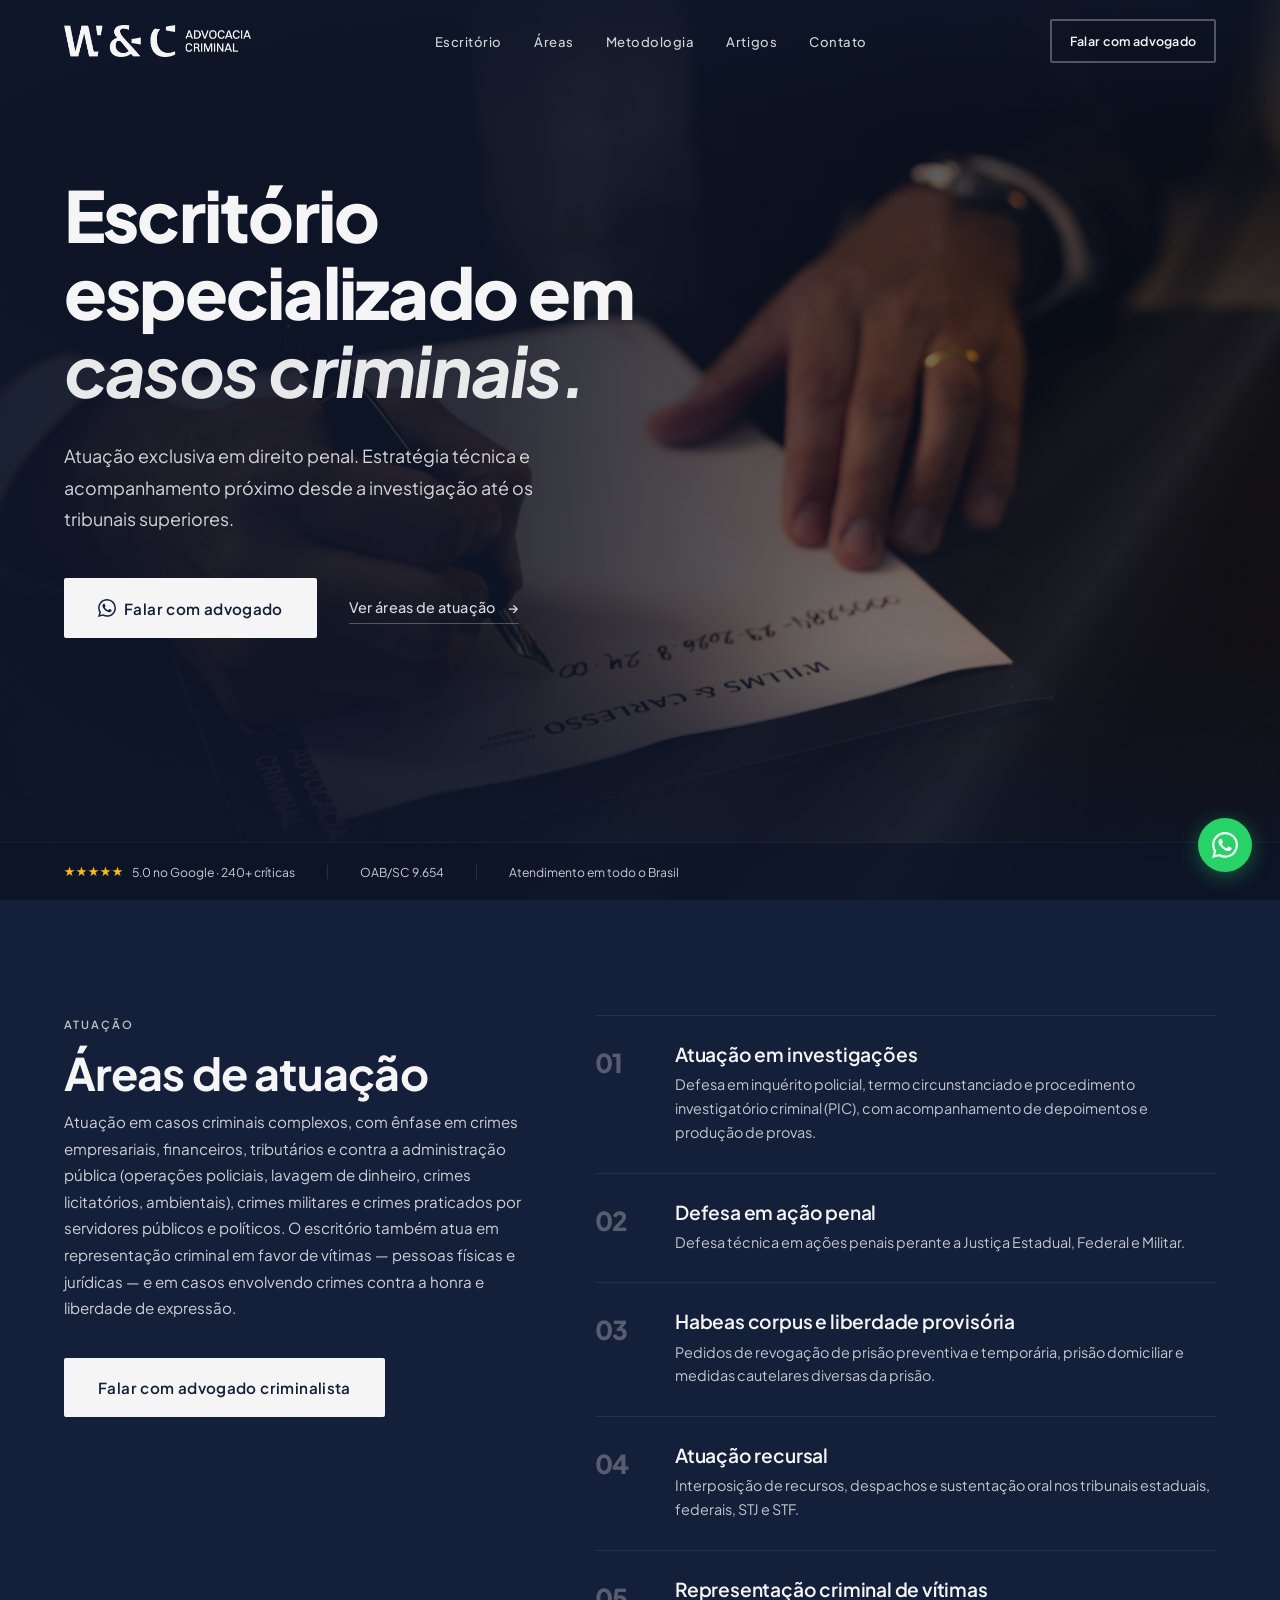
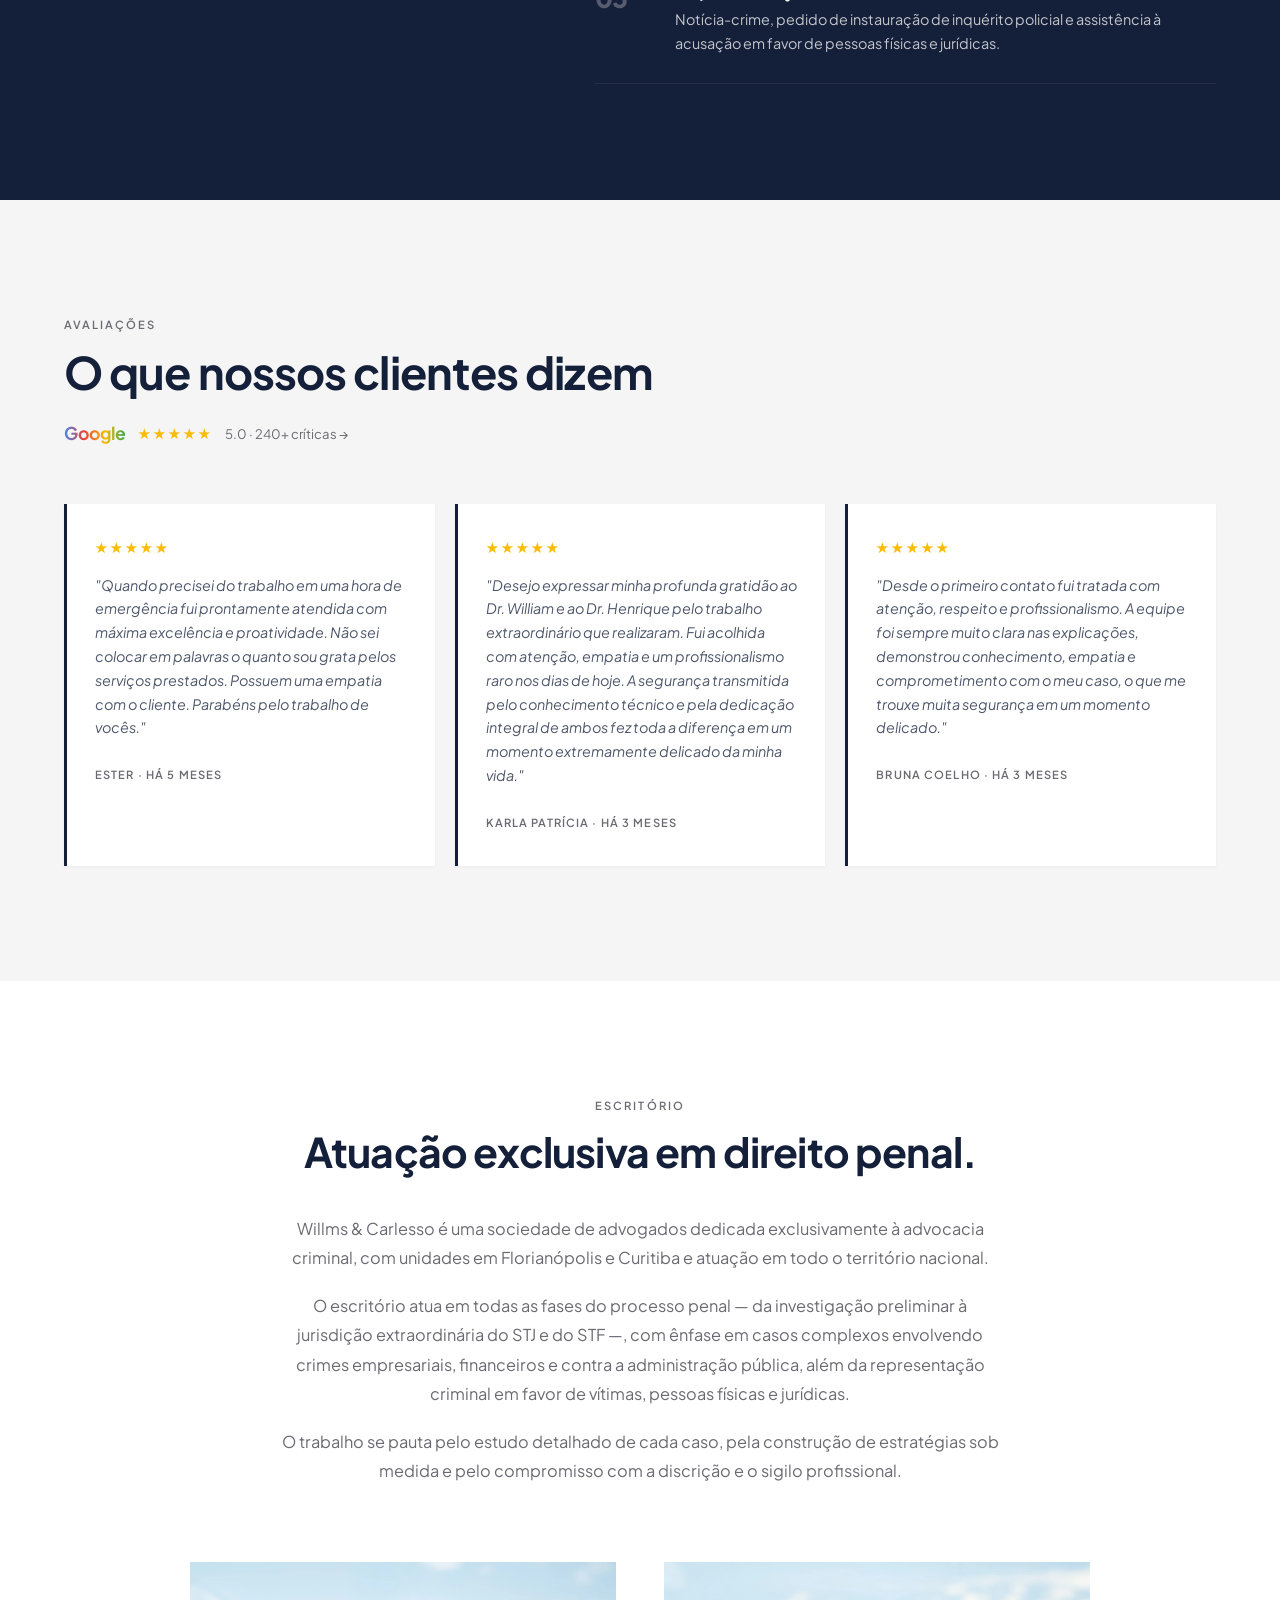
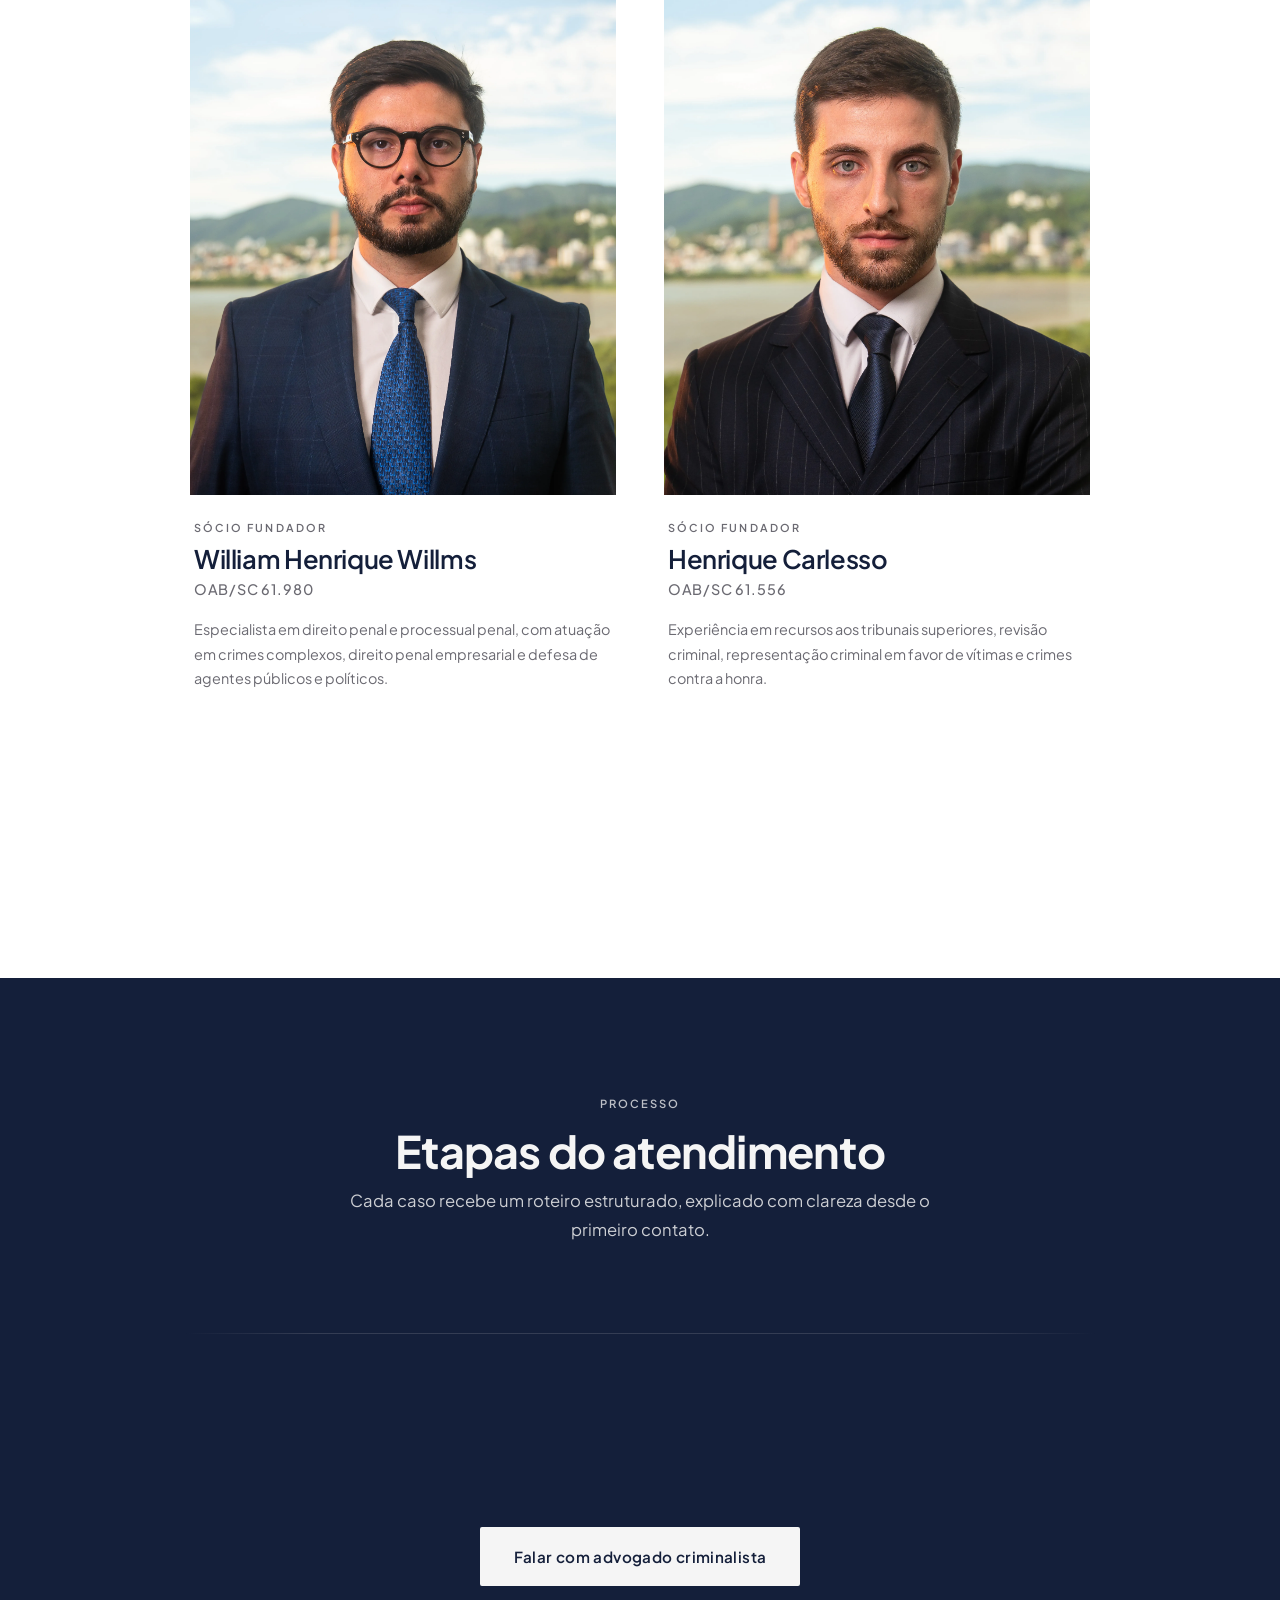
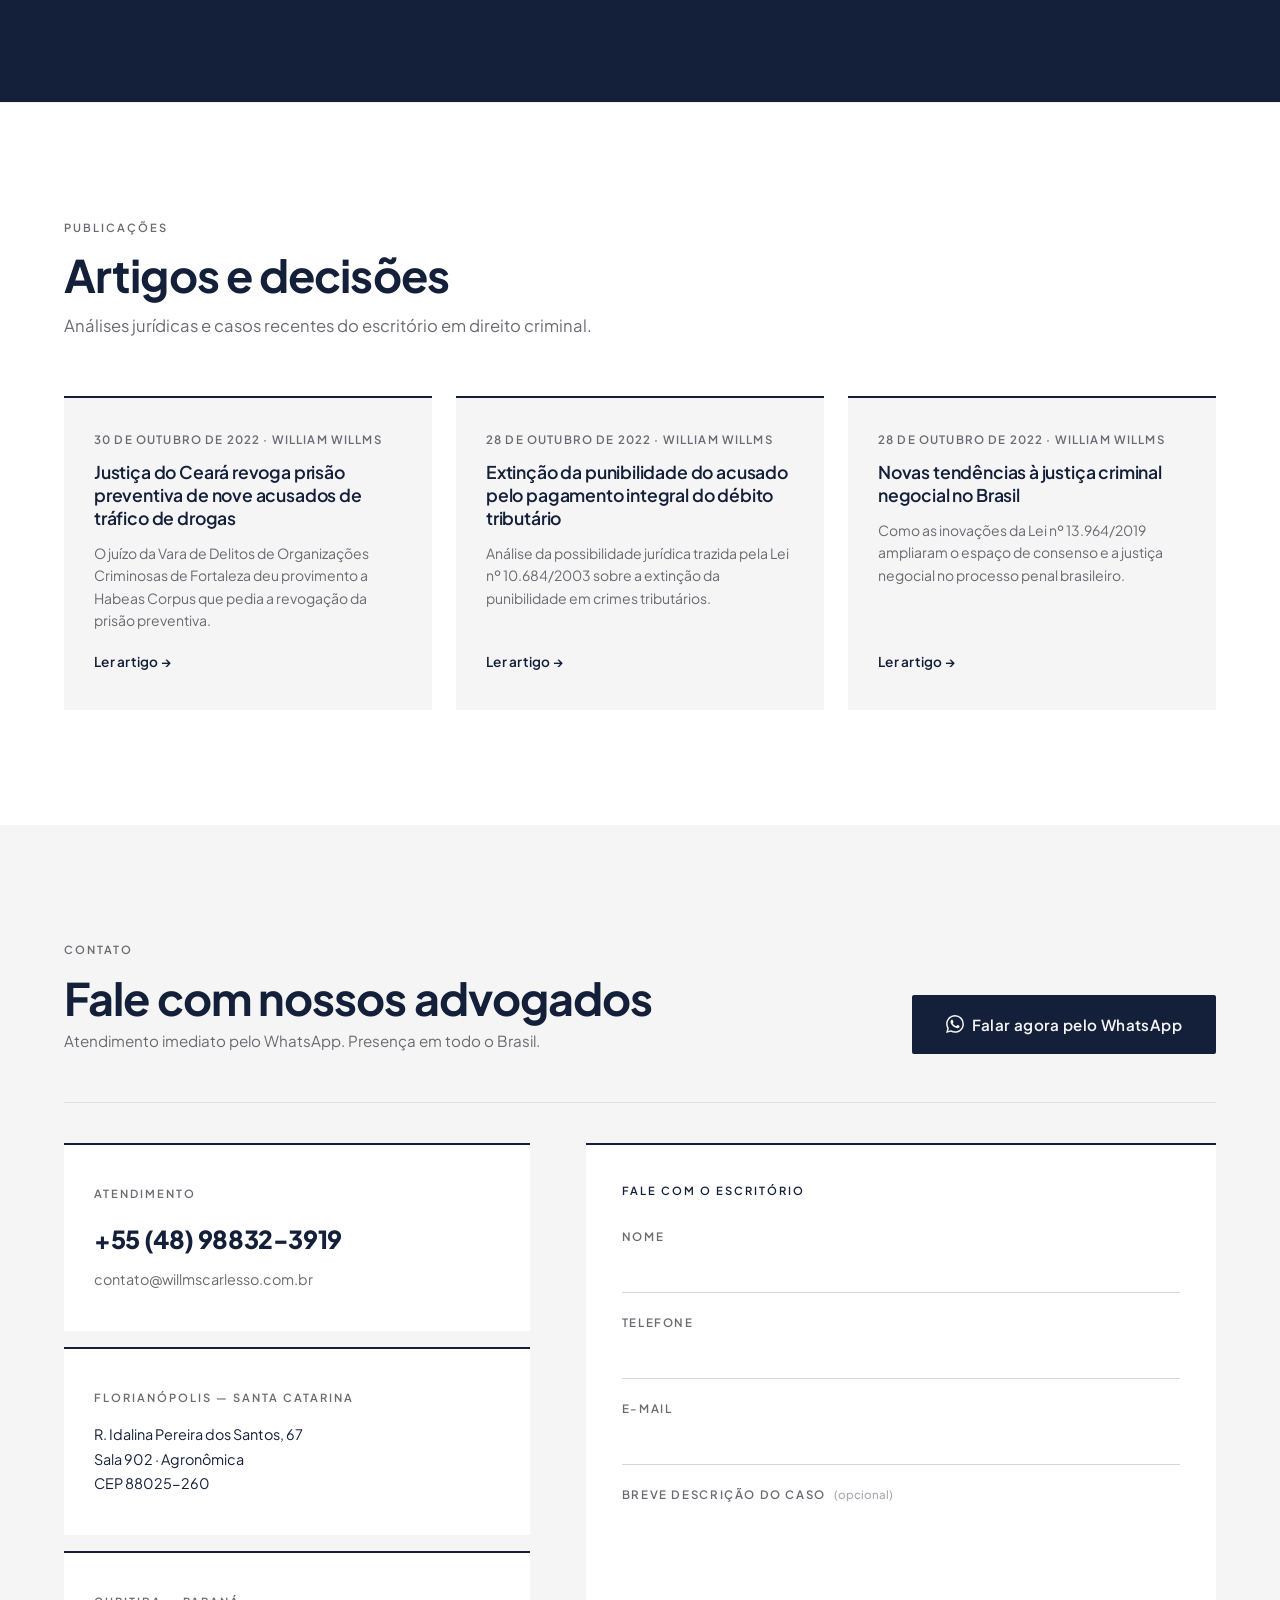
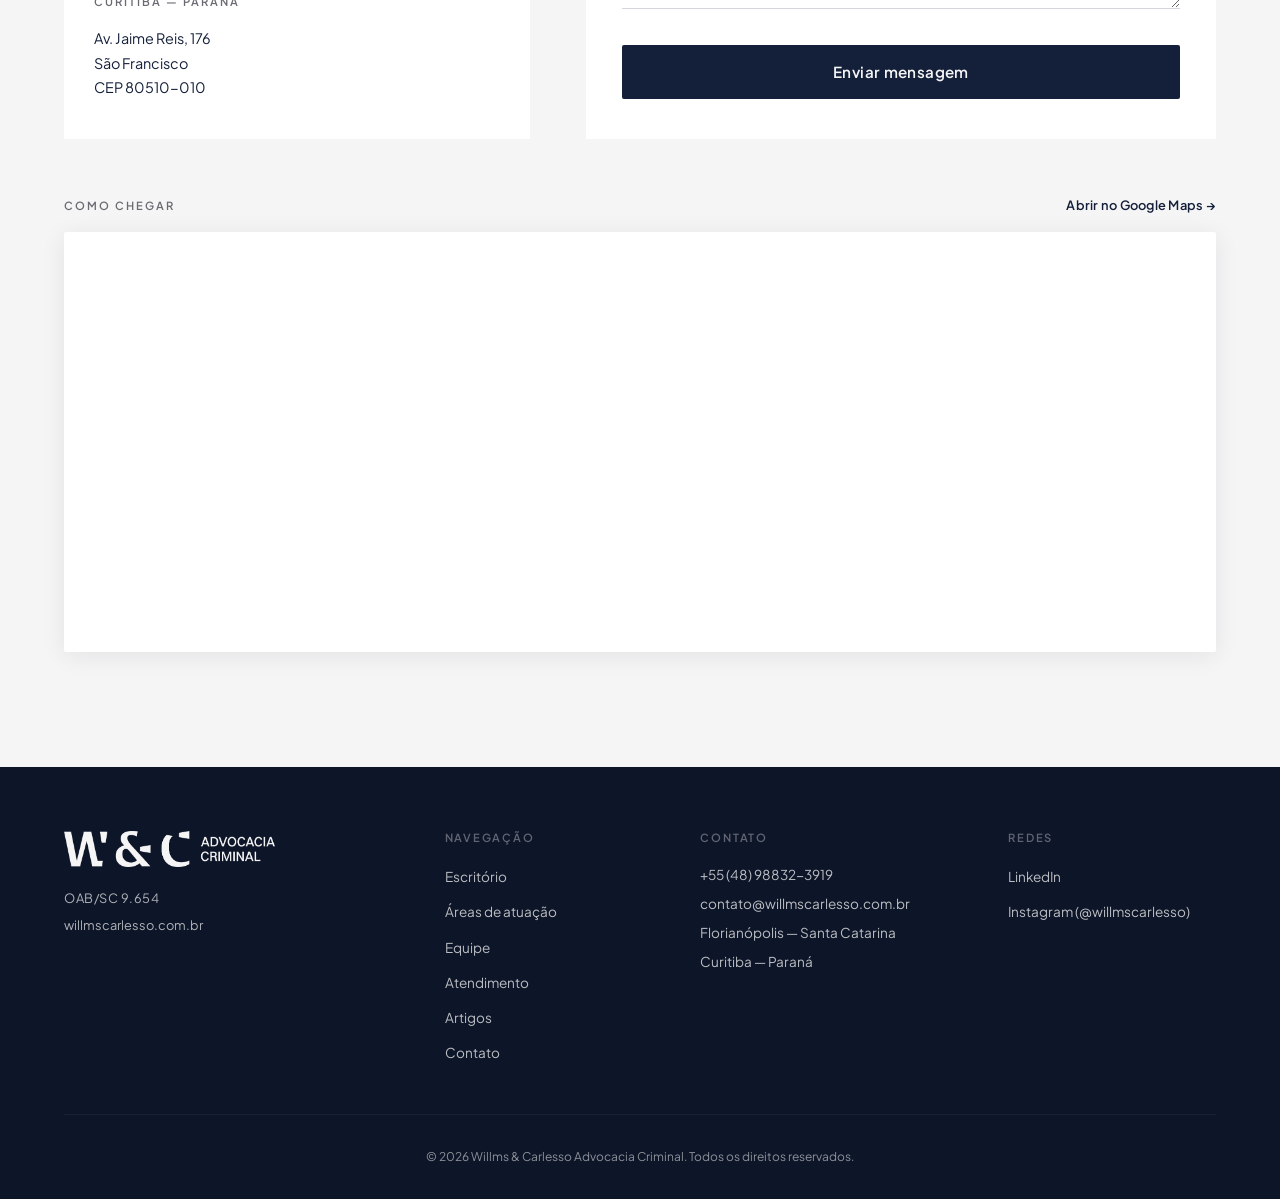
==== commit a3ddc4bd: "chore: wire LinkedIn footer link to /company/wscadvocaciacriminal Co-Authored-By: Claude Sonnet 4.6 " ====
--- a/index.html
+++ b/index.html
@@ -447,7 +447,7 @@
         <div class="footer__redes">
           <h4 class="footer__nav-title">Redes</h4>
           <ul>
-            <li><a href="#" target="_blank" rel="noopener">LinkedIn</a></li>
+            <li><a href="https://www.linkedin.com/company/wscadvocaciacriminal/" target="_blank" rel="noopener">LinkedIn</a></li>
             <li><a href="https://instagram.com/willmscarlesso" target="_blank" rel="noopener">Instagram (@willmscarlesso)</a></li>
           </ul>
         </div>
--- a/css/style.css
+++ b/css/style.css
@@ -701,7 +701,6 @@
   transition: padding-left var(--dur) var(--ease);
 }
 .area-row:first-child {
-  padding-top: 0;
   border-top: 1px solid rgba(168,167,175,.12);
 }
 .area-row:hover { padding-left: 8px; }
@@ -878,7 +877,11 @@
 /* ============================================================
    DEPOIMENTOS
    ============================================================ */
-.depoimentos { background: var(--white); }
+.depoimentos { background: var(--off-white); }
+.depoimentos .dep-card {
+  background: var(--white);
+  box-shadow: 0 1px 3px rgba(20,31,58,.04);
+}
 
 .google-badge {
   display: inline-flex; align-items: center; gap: .75rem;
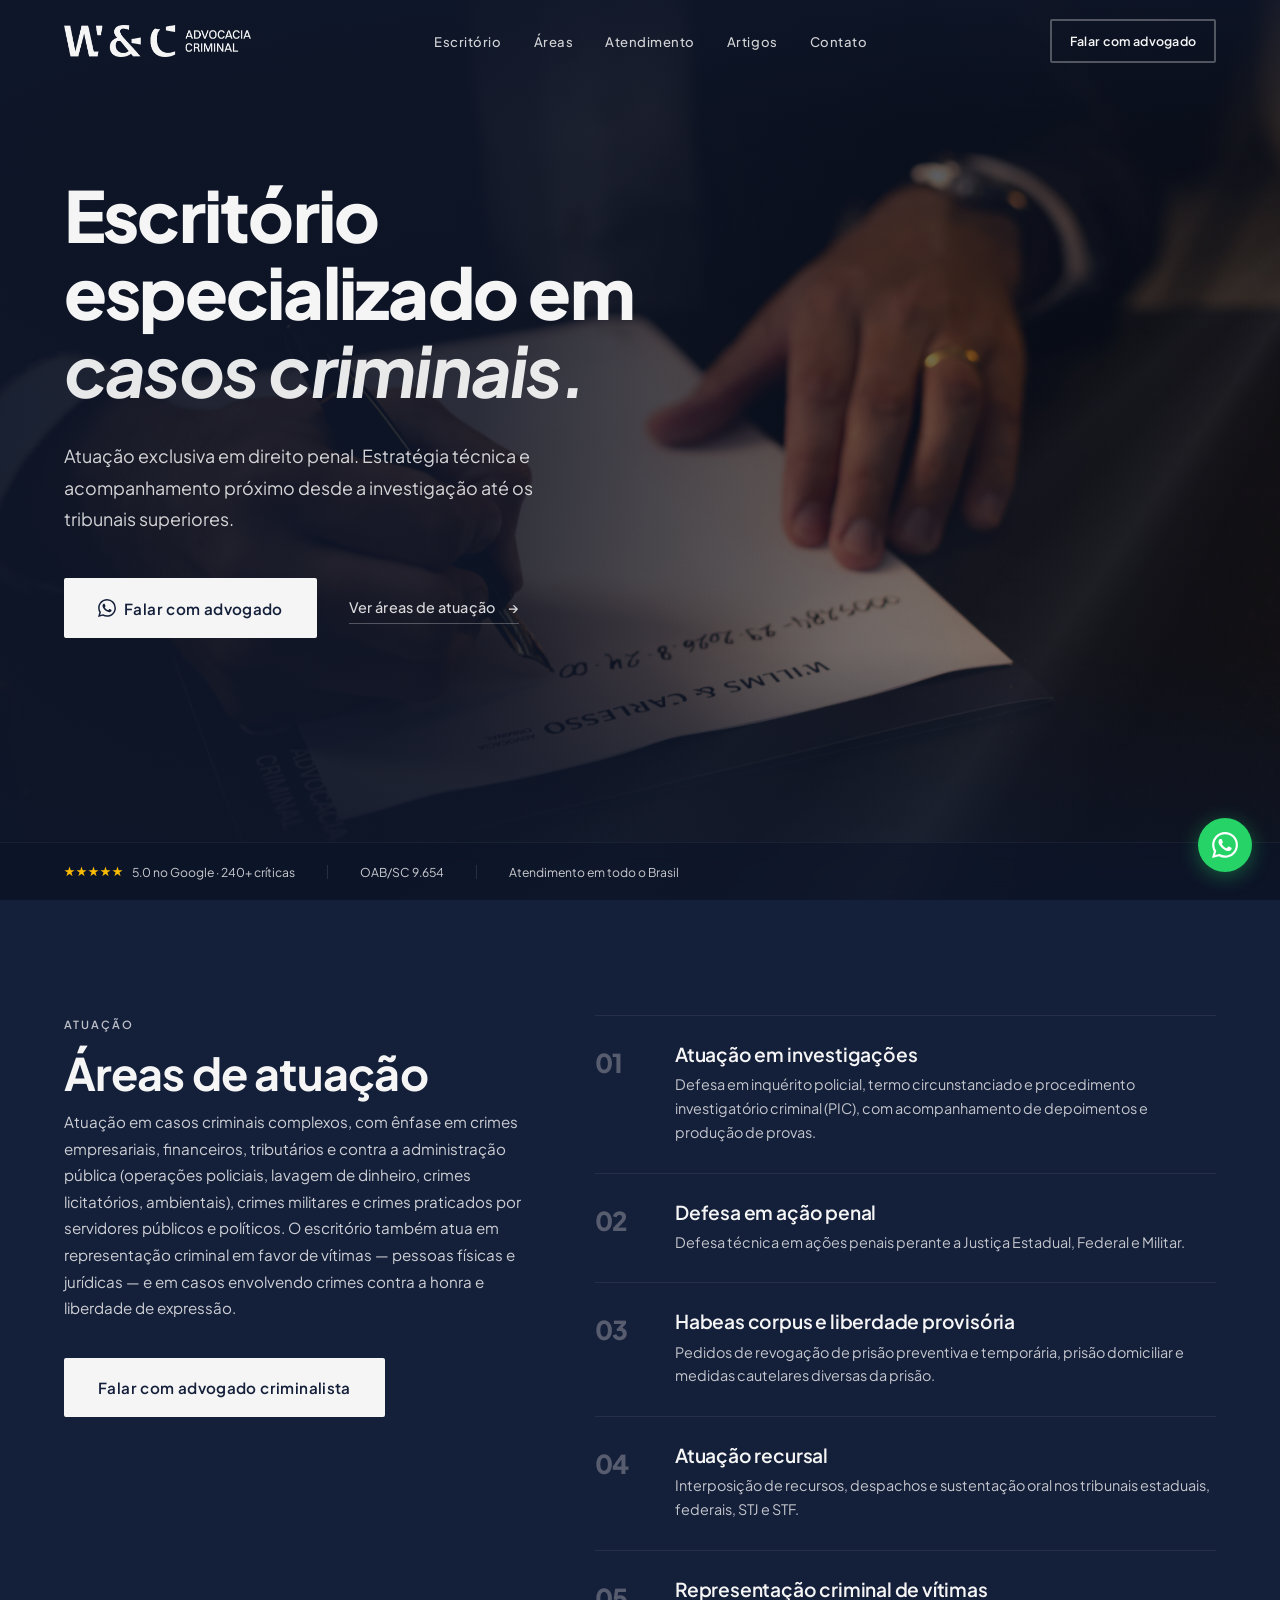
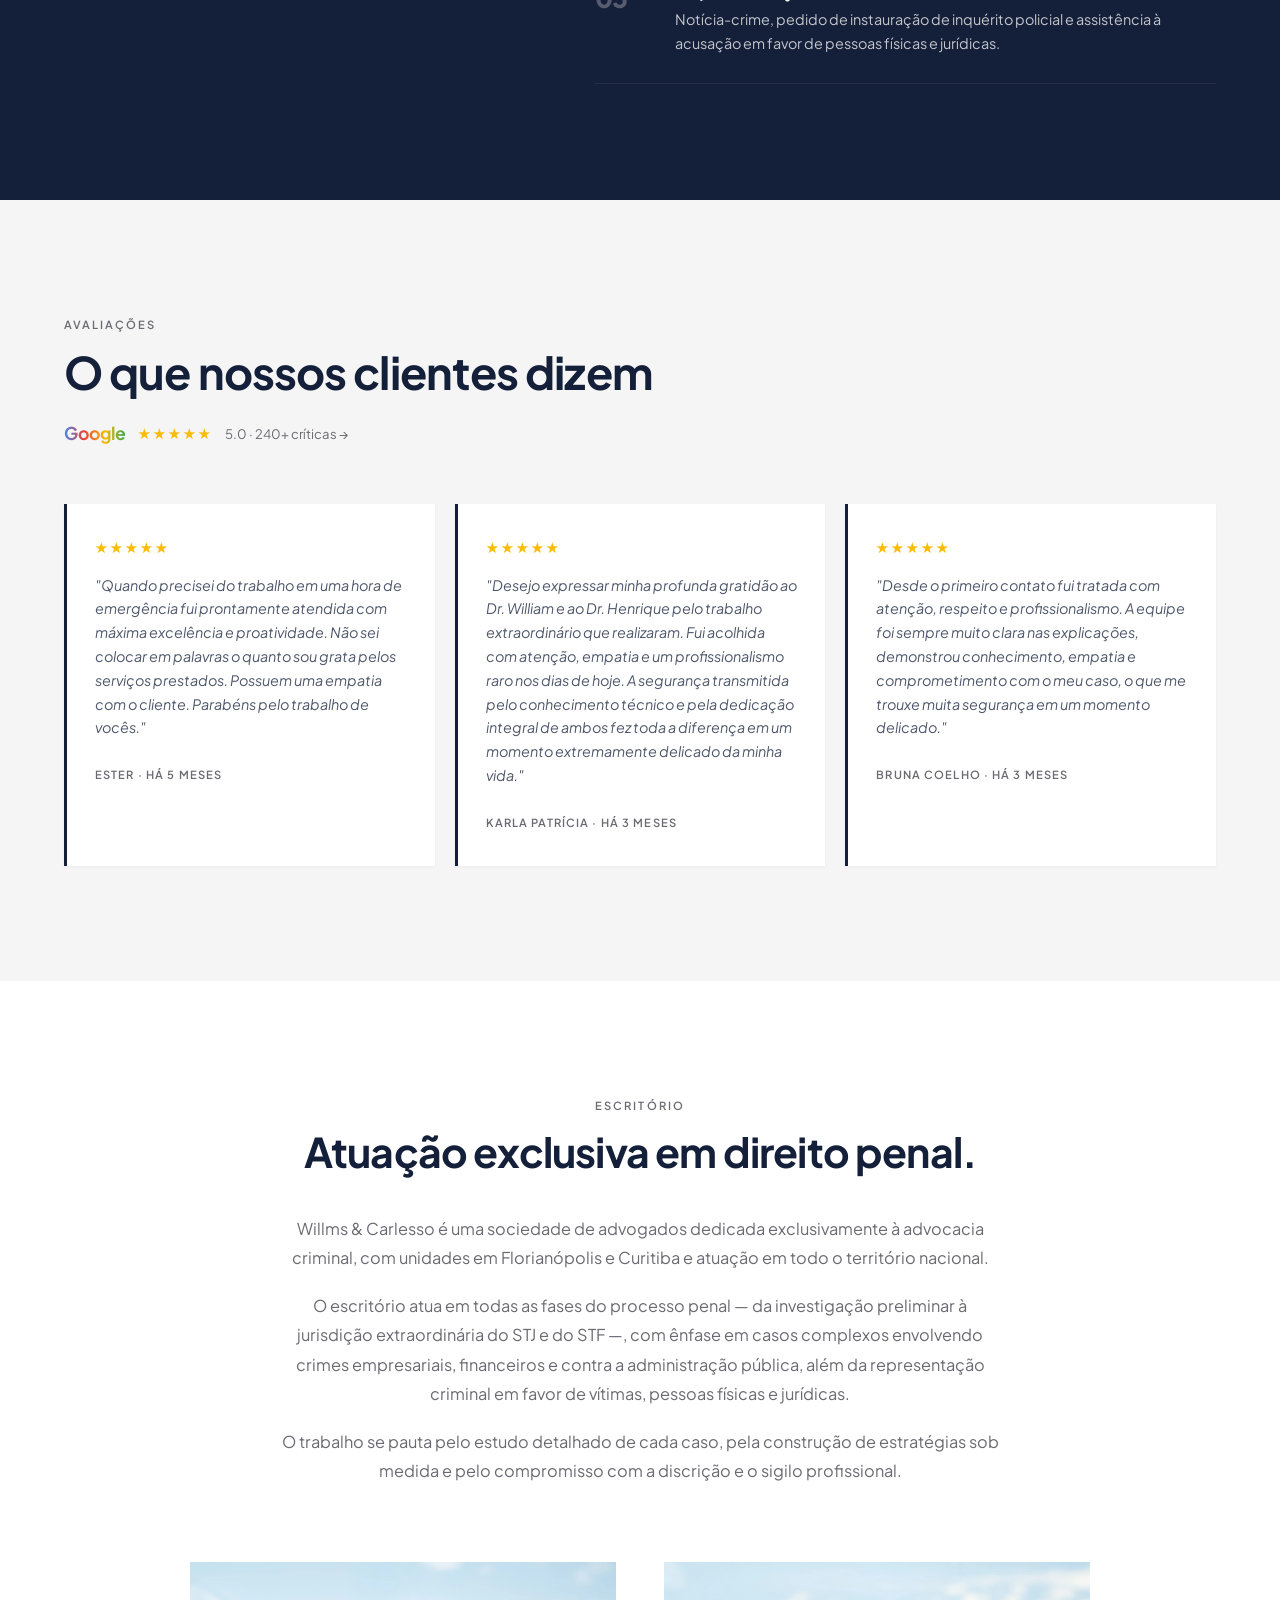
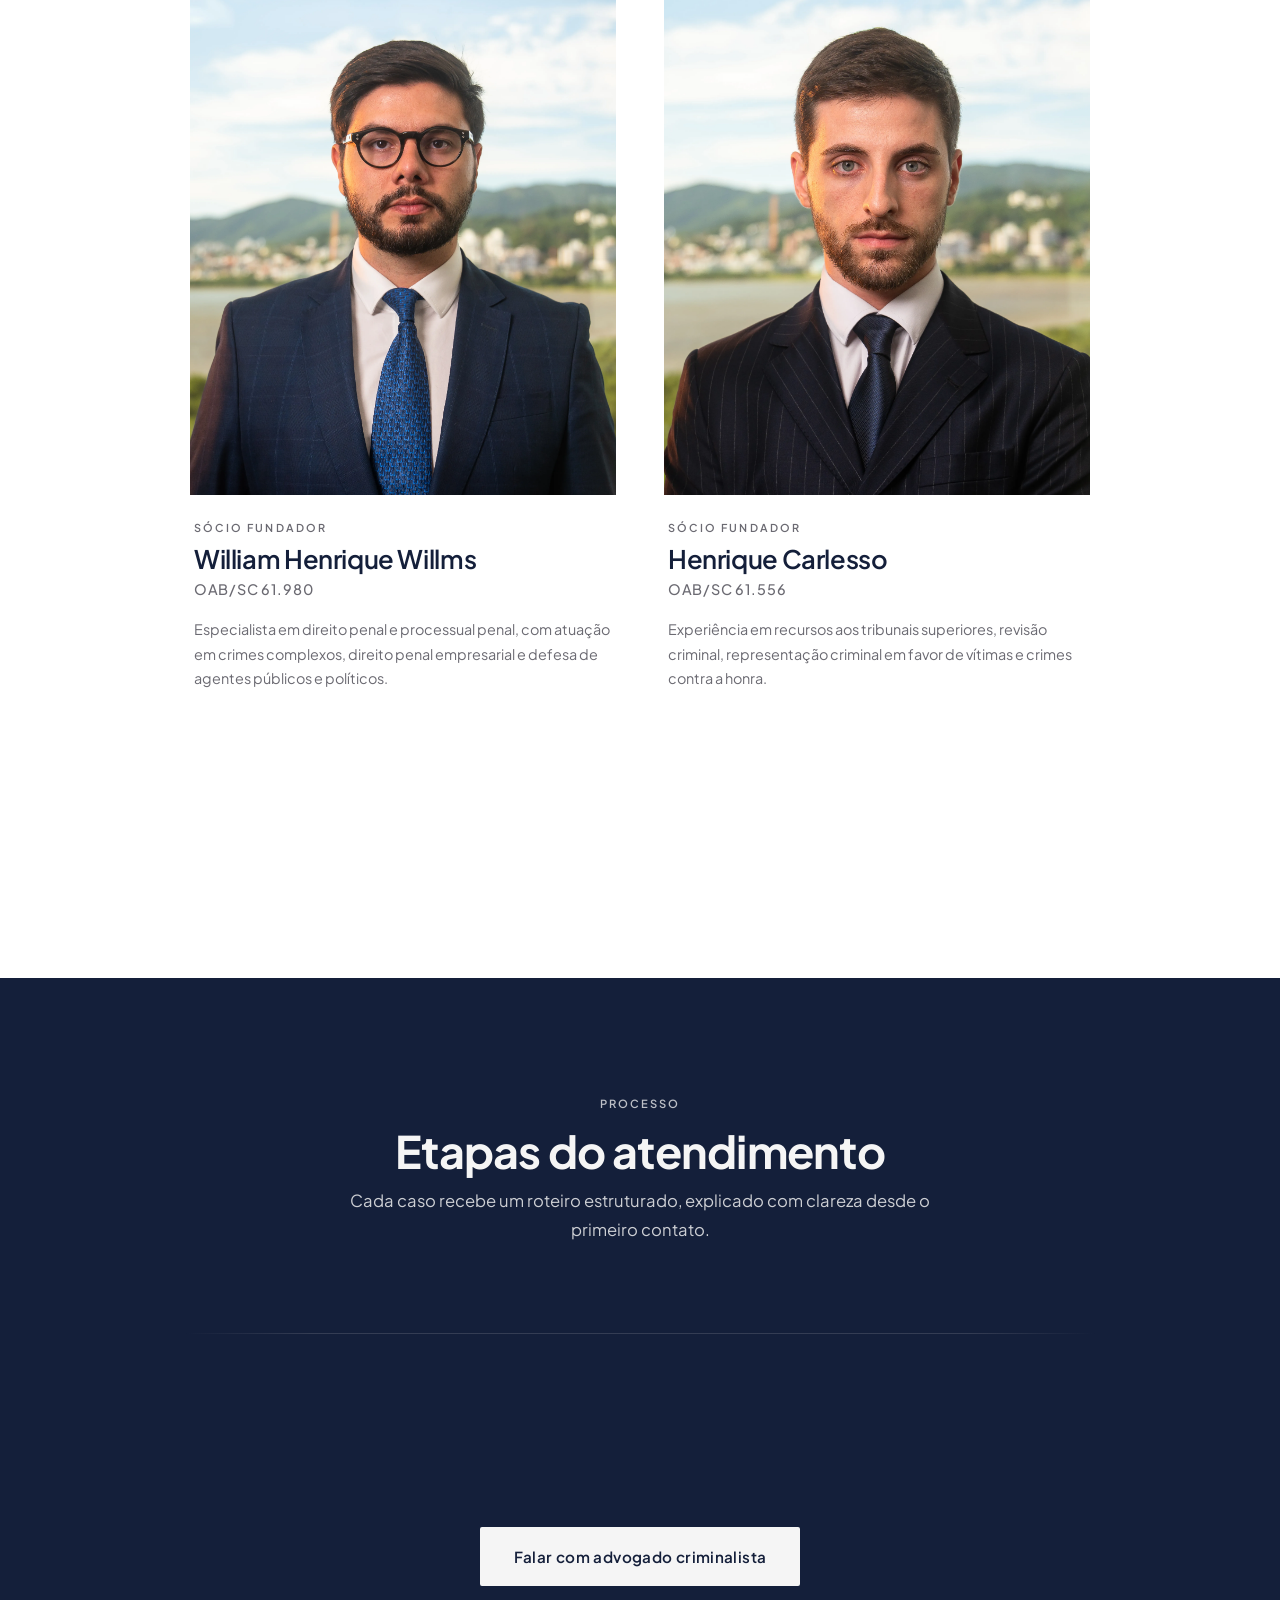
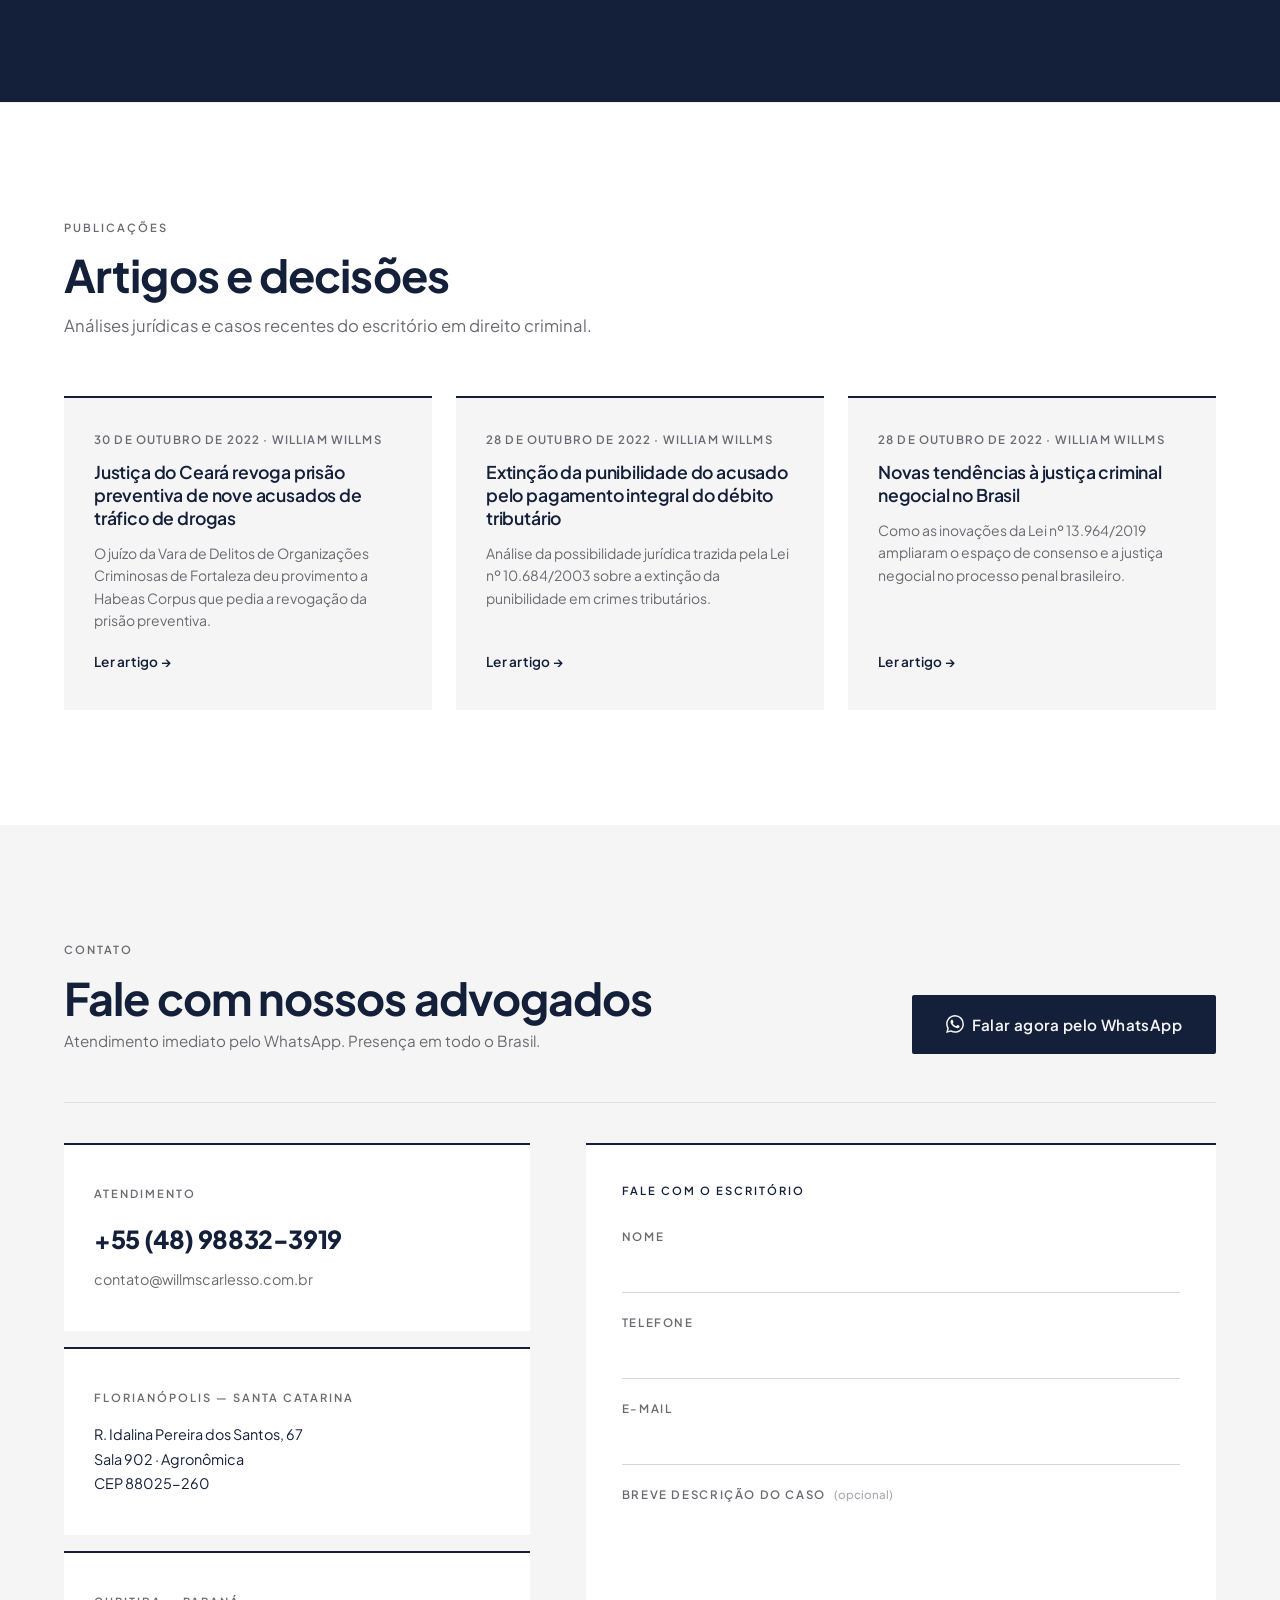
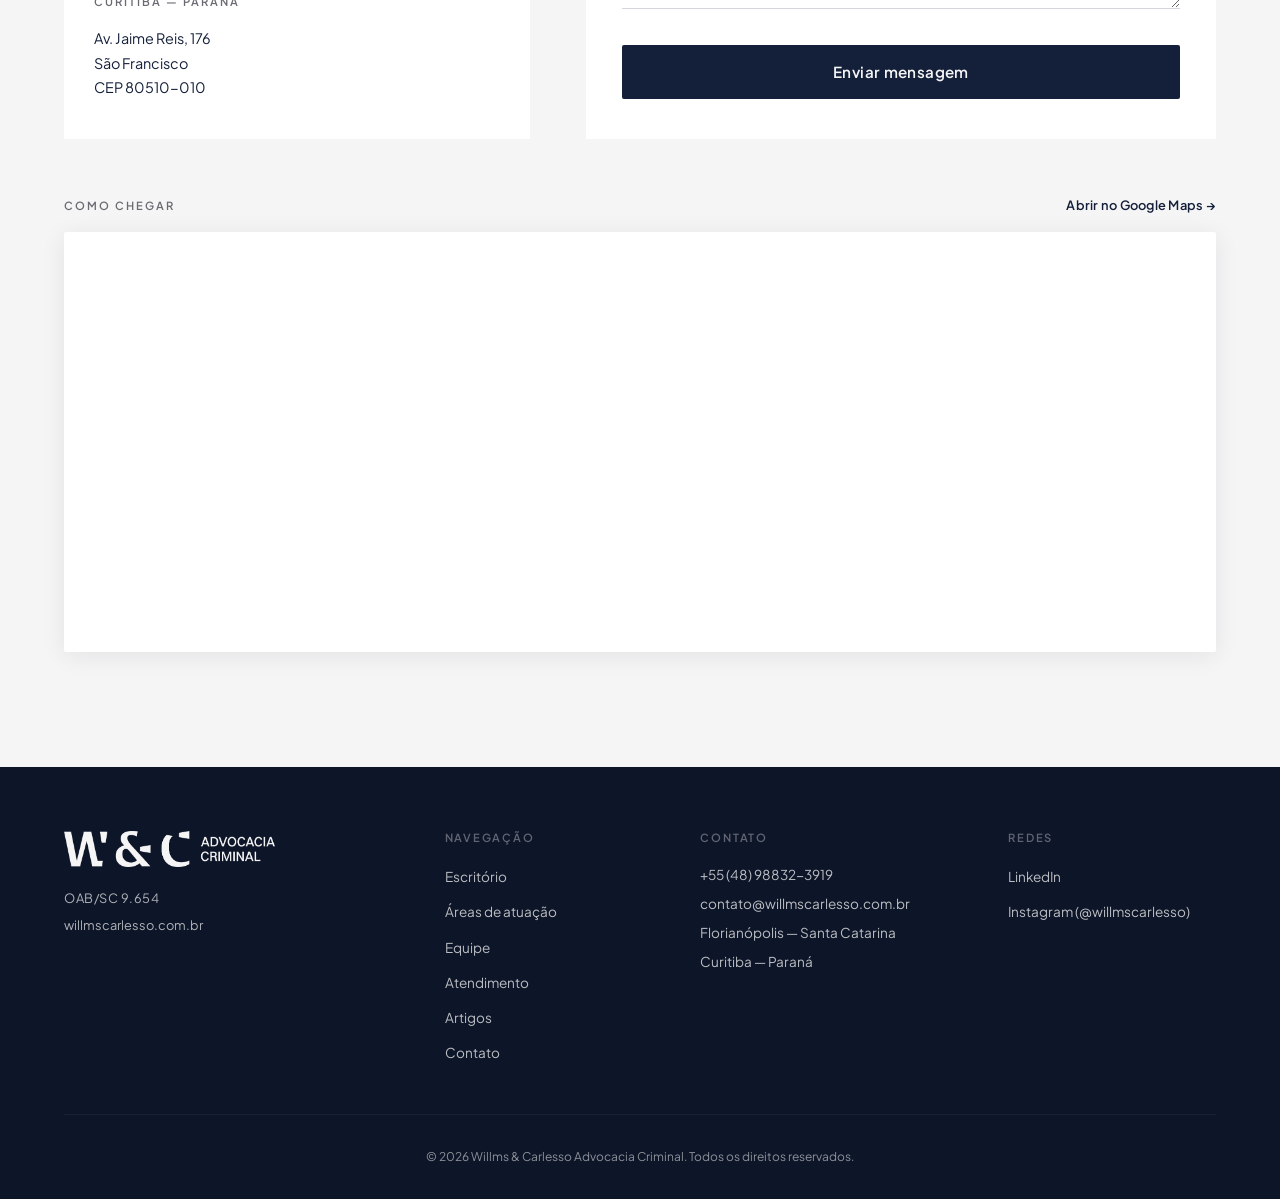
==== commit b7817f67: "chore: rename nav label 'Metodologia' to 'Atendimento' Section anchor stays #metodologia — only the " ====
--- a/index.html
+++ b/index.html
@@ -30,7 +30,7 @@
       <ul class="nav__menu" id="navMenu">
         <li><a href="#sobre"       class="nav__link">Escritório</a></li>
         <li><a href="#areas"       class="nav__link">Áreas</a></li>
-        <li><a href="#metodologia" class="nav__link">Metodologia</a></li>
+        <li><a href="#metodologia" class="nav__link">Atendimento</a></li>
         <li><a href="#artigos"     class="nav__link">Artigos</a></li>
         <li><a href="#contato"     class="nav__link">Contato</a></li>
       </ul>
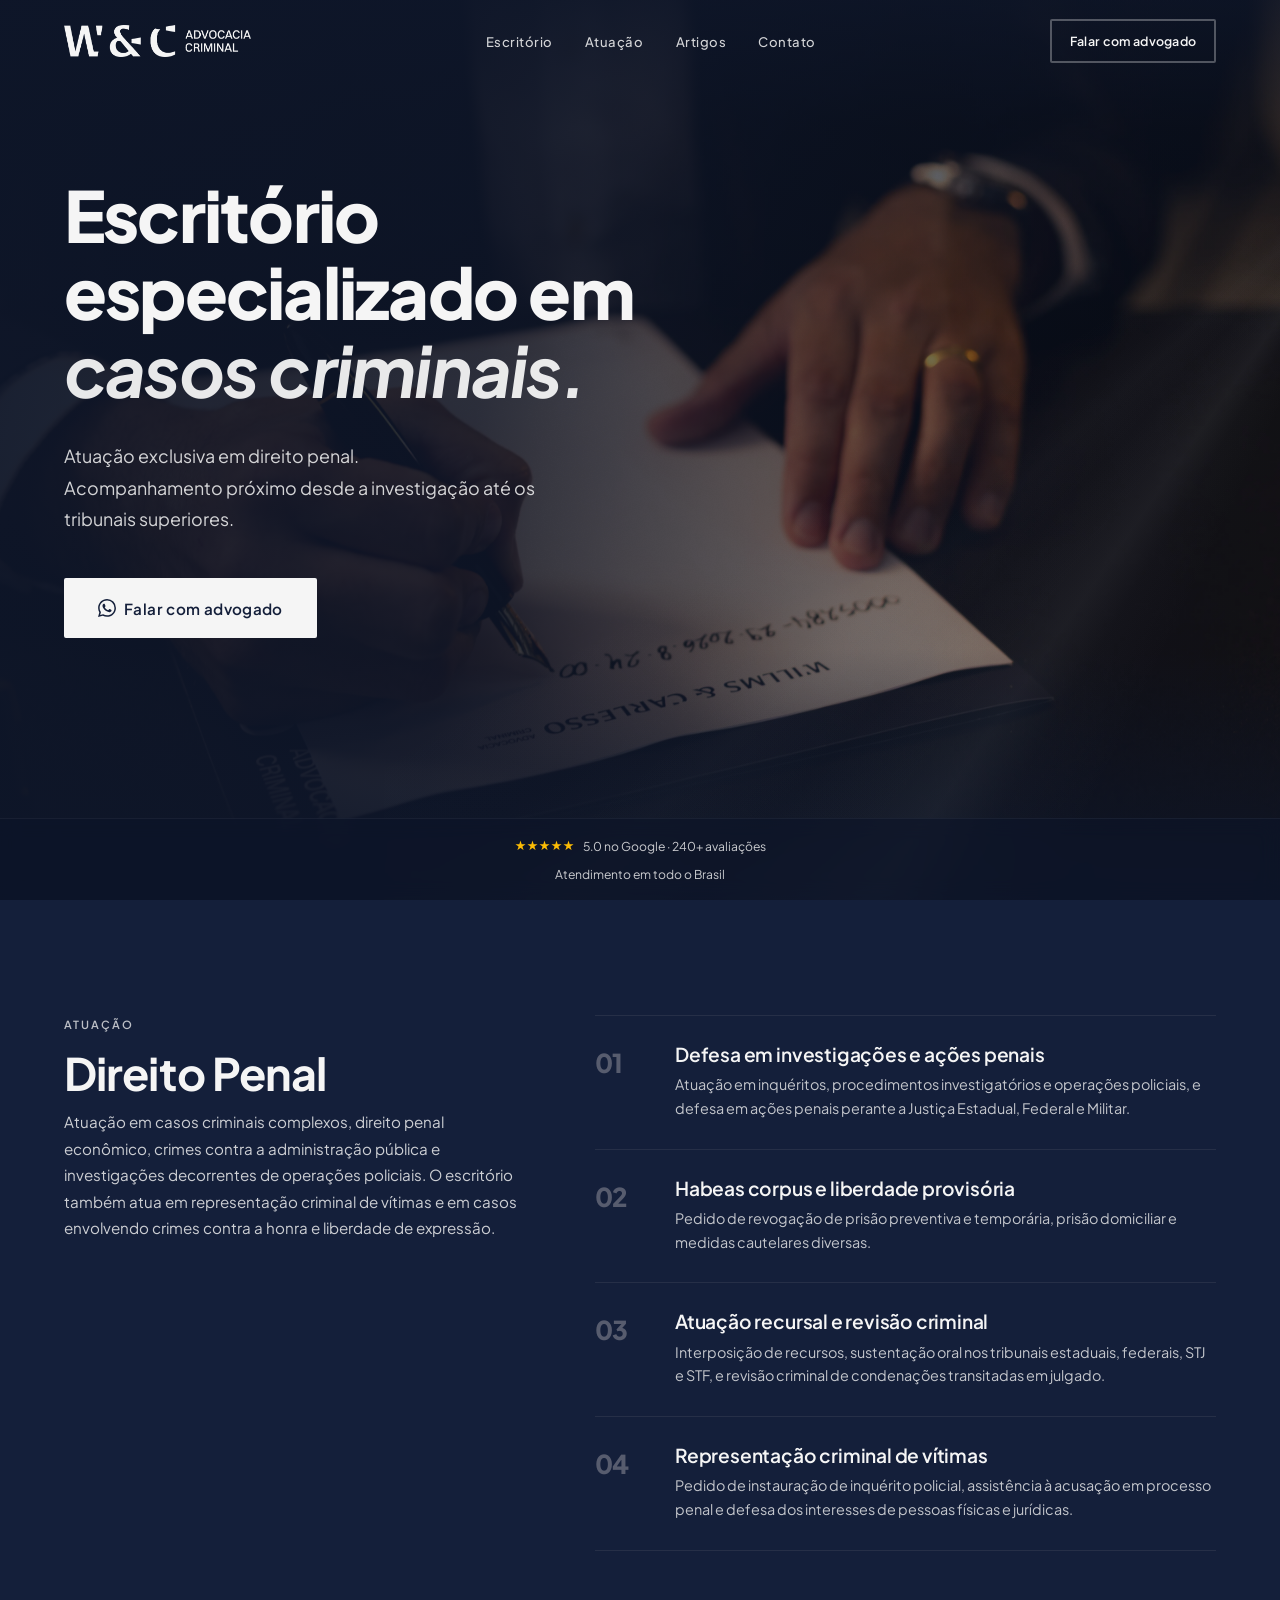
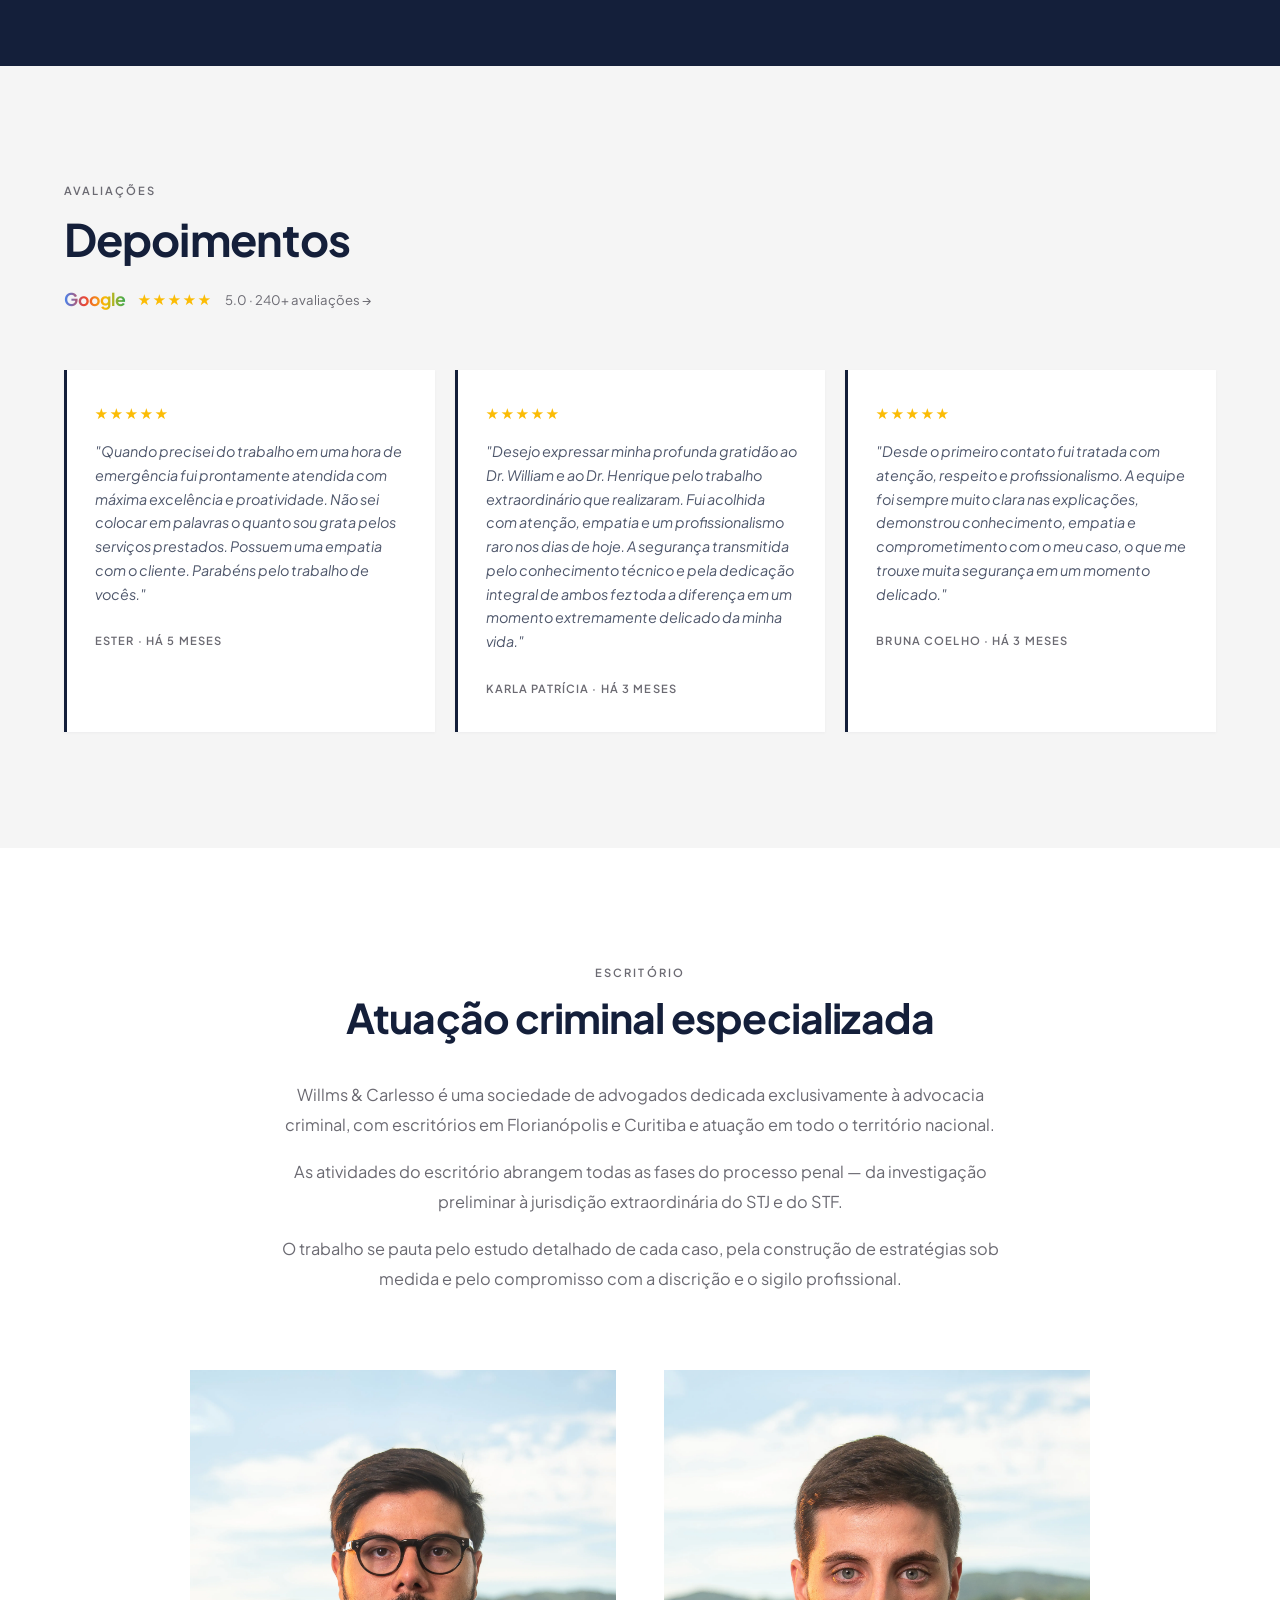
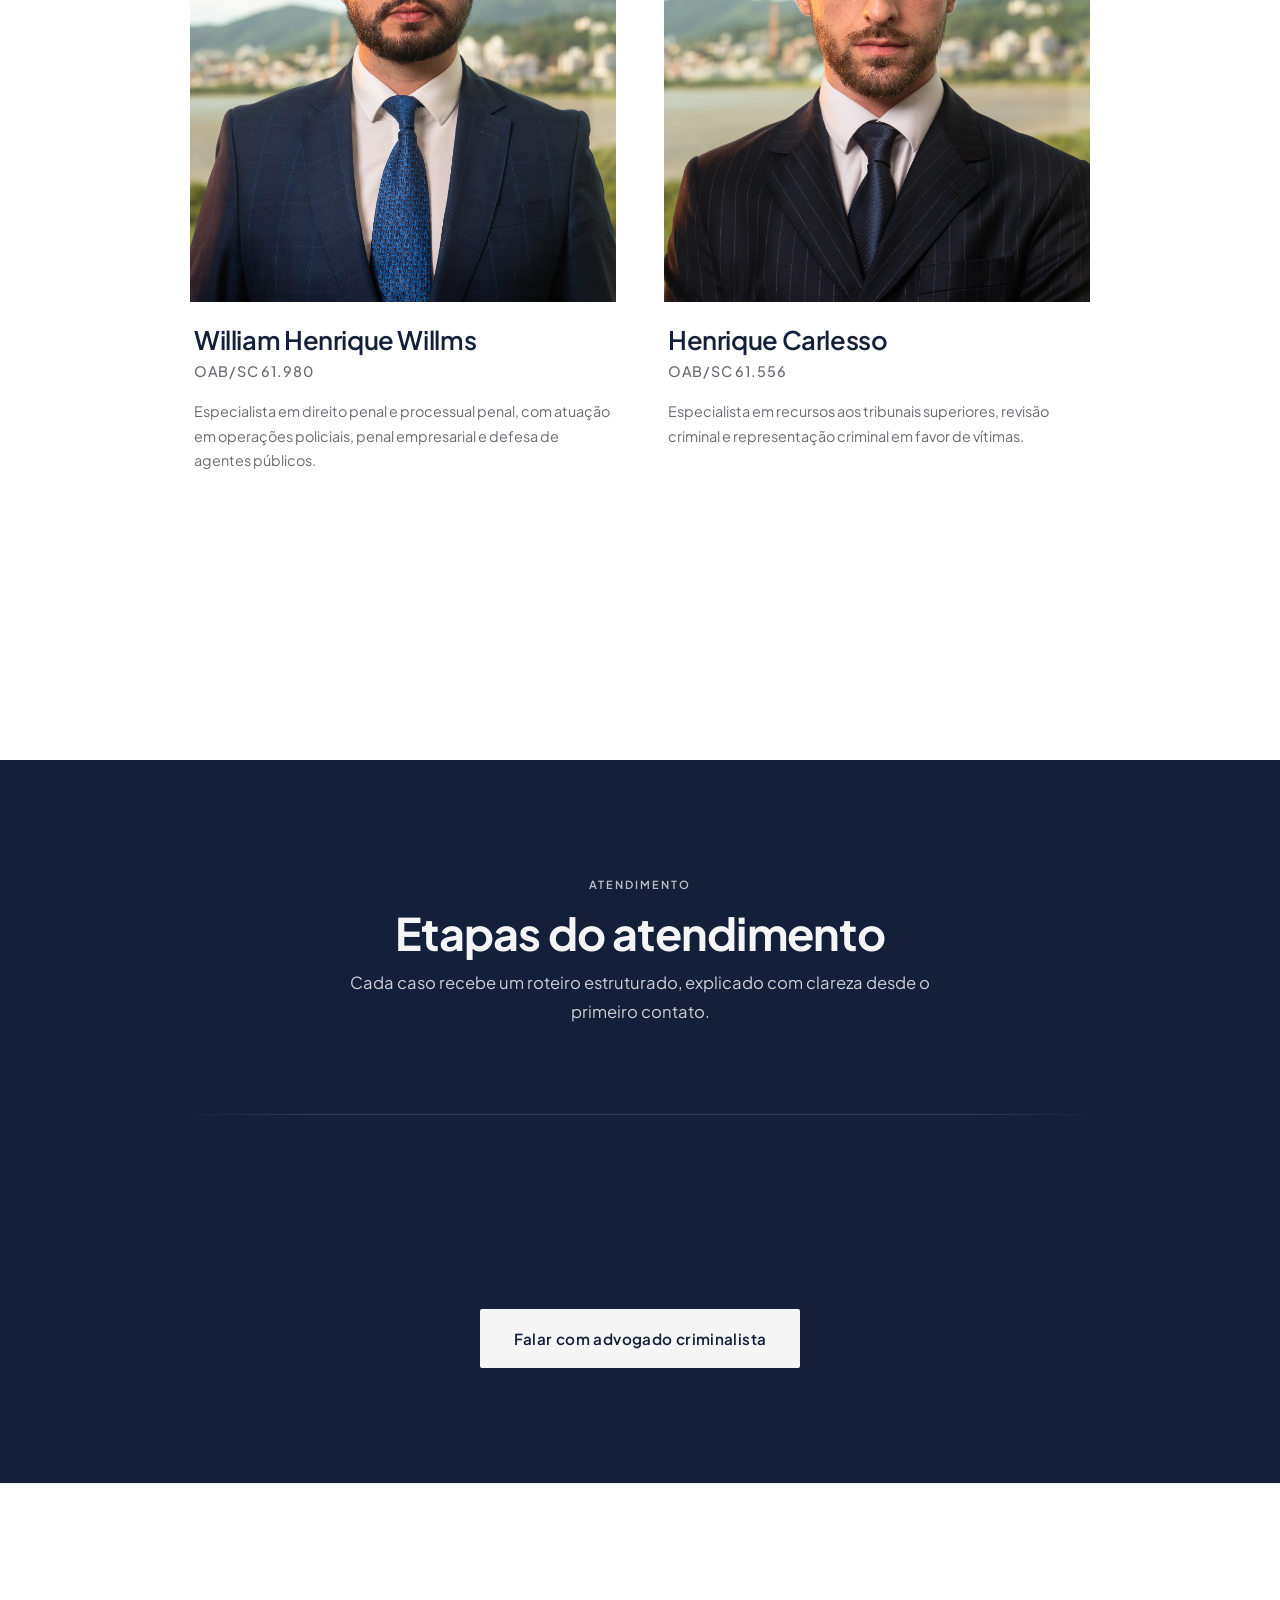
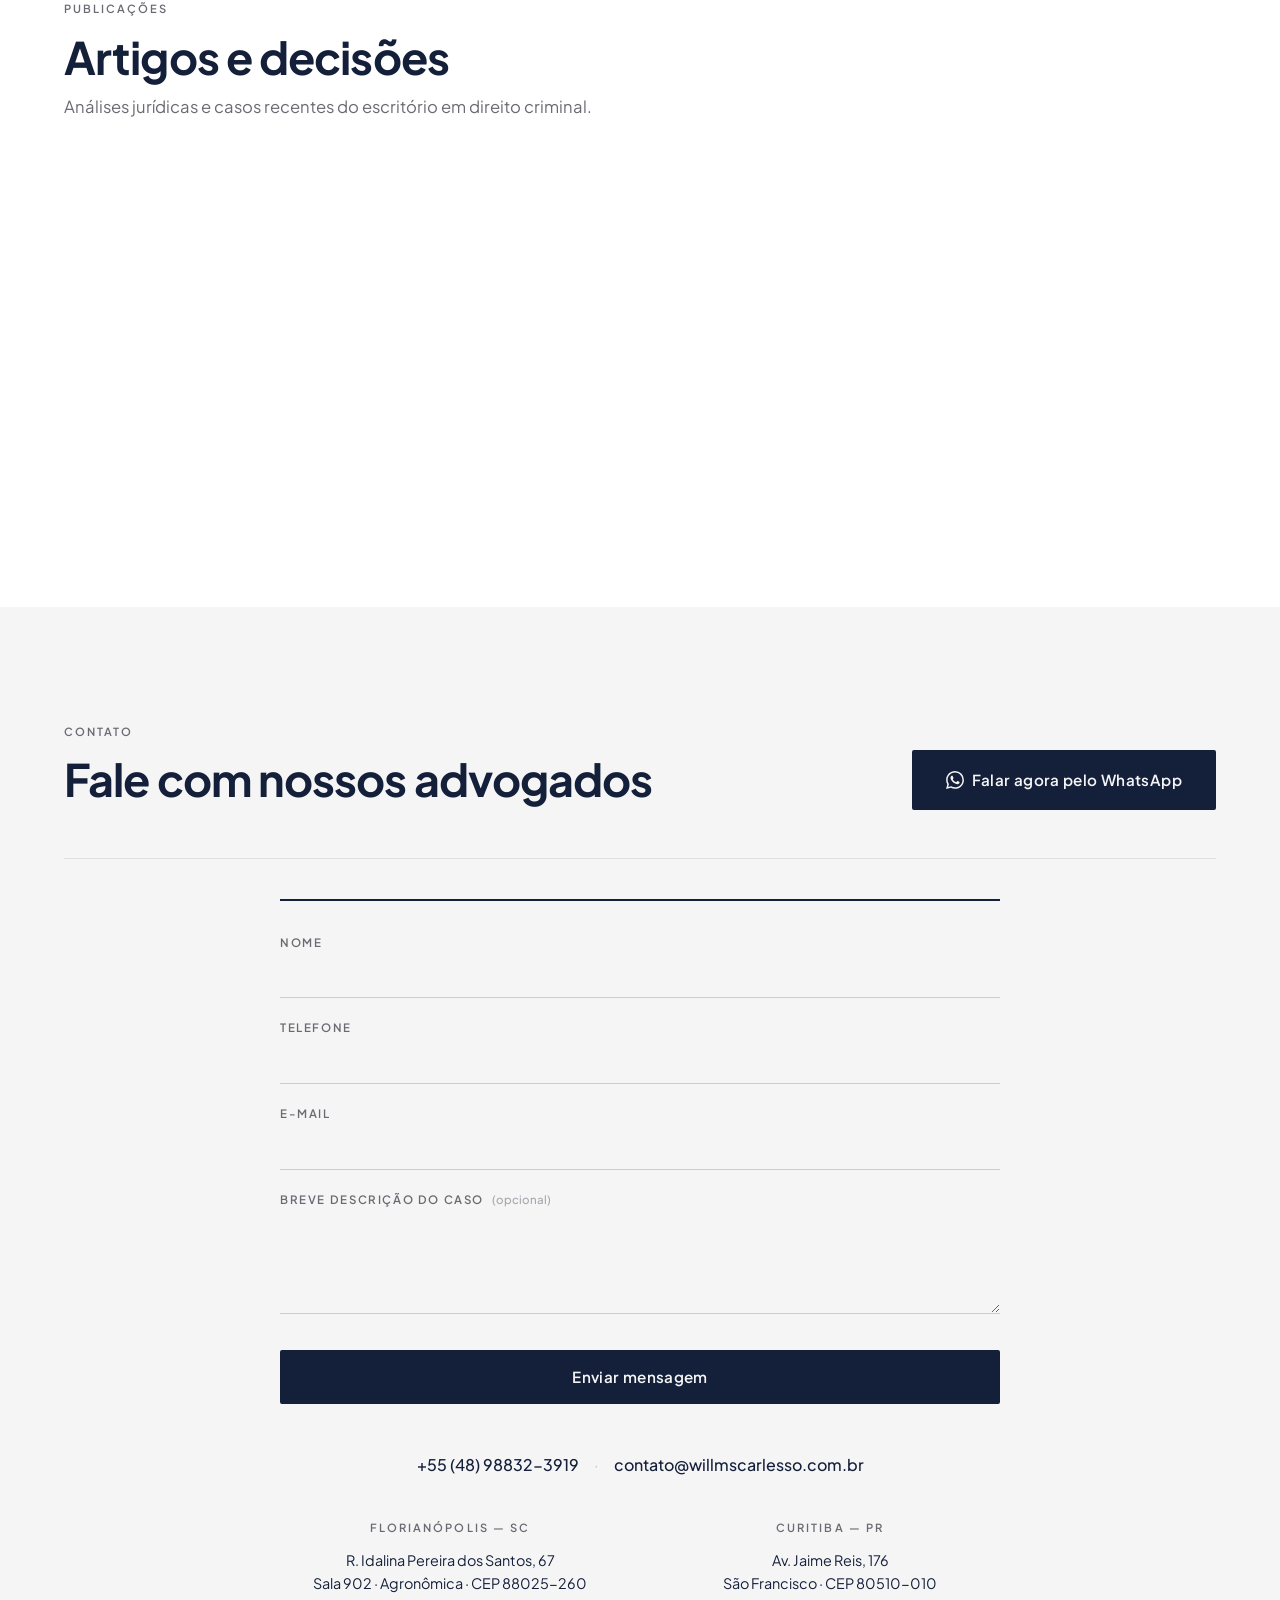
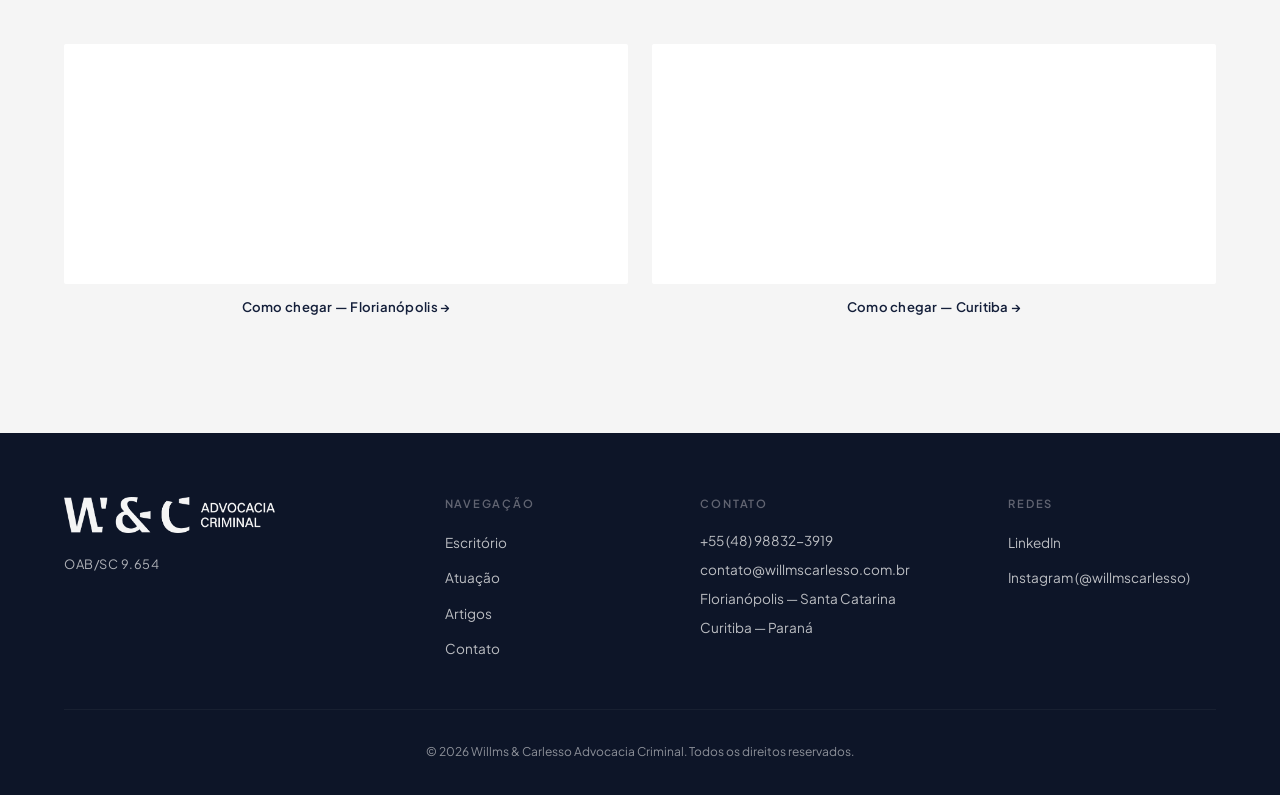
==== commit 290b7be9: "feat: technical specs — SEO meta tags, Schema.org JSON-LD, layout adjustments SEO / meta tags (index" ====
--- a/index.html
+++ b/index.html
@@ -3,13 +3,15 @@
 <head>
   <meta charset="UTF-8">
   <meta name="viewport" content="width=device-width, initial-scale=1.0">
-  <title>Willms & Carlesso | Advocacia Criminal</title>
-  <meta name="description" content="Atuação exclusiva em direito penal. Estratégia técnica e acompanhamento próximo desde a investigação até os tribunais superiores. Florianópolis e Curitiba.">
+  <title>Willms & Carlesso | Advocacia Criminal em Florianópolis e Curitiba</title>
+  <meta name="description" content="Escritório especializado em direito penal, com atuação em crimes empresariais, financeiros, contra a administração pública e representação criminal de vítimas. Atendimento em todo o Brasil.">
   <meta name="robots" content="index, follow">
 
-  <meta property="og:title" content="Willms & Carlesso | Advocacia Criminal">
-  <meta property="og:description" content="Atuação exclusiva em direito penal. Estratégia técnica e acompanhamento próximo em todas as instâncias.">
+  <meta property="og:title" content="Willms & Carlesso — Advocacia Criminal">
+  <meta property="og:description" content="Atuação exclusiva em direito penal. Florianópolis, Curitiba e atendimento em todo o Brasil.">
+  <meta property="og:image" content="img/logo/Siglas_completas.png">
   <meta property="og:type" content="website">
+  <meta property="og:locale" content="pt_BR">
 
   <link rel="preconnect" href="https://fonts.googleapis.com">
   <link rel="preconnect" href="https://fonts.gstatic.com" crossorigin>
@@ -18,6 +20,132 @@
   <link href="https://api.fontshare.com/v2/css?f[]=switzer@400,500,600,700&display=swap" rel="stylesheet">
 
   <link rel="stylesheet" href="css/style.css">
+
+  <!-- ===== Schema.org JSON-LD ===== -->
+  <script type="application/ld+json">
+  {
+    "@context": "https://schema.org",
+    "@graph": [
+      {
+        "@type": "LegalService",
+        "@id": "https://w-cadv.vercel.app/#legalservice",
+        "name": "Willms & Carlesso Advocacia Criminal",
+        "alternateName": "Willms & Carlesso",
+        "description": "Escritório especializado em direito penal, com atuação em crimes empresariais, financeiros, contra a administração pública e representação criminal de vítimas. Atendimento em todo o Brasil.",
+        "url": "https://w-cadv.vercel.app/",
+        "logo": "https://w-cadv.vercel.app/img/logo/Siglas_completas.png",
+        "image": "https://w-cadv.vercel.app/img/logo/Siglas_completas.png",
+        "telephone": "+55-48-98832-3919",
+        "email": "contato@willmscarlesso.com.br",
+        "priceRange": "$$$",
+        "areaServed": {
+          "@type": "Country",
+          "name": "Brasil"
+        },
+        "knowsLanguage": "pt-BR",
+        "founder": [
+          { "@id": "https://w-cadv.vercel.app/#attorney-willms" },
+          { "@id": "https://w-cadv.vercel.app/#attorney-carlesso" }
+        ],
+        "employee": [
+          { "@id": "https://w-cadv.vercel.app/#attorney-willms" },
+          { "@id": "https://w-cadv.vercel.app/#attorney-carlesso" }
+        ],
+        "location": [
+          { "@id": "https://w-cadv.vercel.app/#office-florianopolis" },
+          { "@id": "https://w-cadv.vercel.app/#office-curitiba" }
+        ],
+        "sameAs": [
+          "https://www.linkedin.com/company/wscadvocaciacriminal/",
+          "https://instagram.com/willmscarlesso"
+        ],
+        "aggregateRating": {
+          "@type": "AggregateRating",
+          "ratingValue": "5.0",
+          "reviewCount": "240",
+          "bestRating": "5",
+          "worstRating": "1"
+        }
+      },
+      {
+        "@type": "Attorney",
+        "@id": "https://w-cadv.vercel.app/#attorney-willms",
+        "name": "William Henrique Willms",
+        "jobTitle": "Sócio Fundador",
+        "image": "https://w-cadv.vercel.app/img/equipe/william.webp",
+        "telephone": "+55-48-99946-4342",
+        "worksFor": { "@id": "https://w-cadv.vercel.app/#legalservice" },
+        "knowsAbout": [
+          "Direito Penal",
+          "Direito Processual Penal",
+          "Operações Policiais",
+          "Direito Penal Empresarial",
+          "Defesa de Agentes Públicos"
+        ],
+        "hasCredential": {
+          "@type": "EducationalOccupationalCredential",
+          "credentialCategory": "OAB/SC 61.980"
+        }
+      },
+      {
+        "@type": "Attorney",
+        "@id": "https://w-cadv.vercel.app/#attorney-carlesso",
+        "name": "Henrique Carlesso",
+        "jobTitle": "Sócio Fundador",
+        "image": "https://w-cadv.vercel.app/img/equipe/henrique.webp",
+        "telephone": "+55-48-99612-2773",
+        "worksFor": { "@id": "https://w-cadv.vercel.app/#legalservice" },
+        "knowsAbout": [
+          "Direito Penal",
+          "Recursos em Tribunais Superiores",
+          "Revisão Criminal",
+          "Representação Criminal de Vítimas"
+        ],
+        "hasCredential": {
+          "@type": "EducationalOccupationalCredential",
+          "credentialCategory": "OAB/SC 61.556"
+        }
+      },
+      {
+        "@type": "LocalBusiness",
+        "@id": "https://w-cadv.vercel.app/#office-florianopolis",
+        "name": "Willms & Carlesso — Florianópolis",
+        "parentOrganization": { "@id": "https://w-cadv.vercel.app/#legalservice" },
+        "telephone": "+55-48-98832-3919",
+        "email": "contato@willmscarlesso.com.br",
+        "address": {
+          "@type": "PostalAddress",
+          "streetAddress": "R. Idalina Pereira dos Santos, 67, Sala 902",
+          "addressLocality": "Florianópolis",
+          "addressRegion": "SC",
+          "postalCode": "88025-260",
+          "addressCountry": "BR"
+        },
+        "geo": {
+          "@type": "GeoCoordinates",
+          "latitude": "-27.576667",
+          "longitude": "-48.529680"
+        }
+      },
+      {
+        "@type": "LocalBusiness",
+        "@id": "https://w-cadv.vercel.app/#office-curitiba",
+        "name": "Willms & Carlesso — Curitiba",
+        "parentOrganization": { "@id": "https://w-cadv.vercel.app/#legalservice" },
+        "telephone": "+55-48-98832-3919",
+        "email": "contato@willmscarlesso.com.br",
+        "address": {
+          "@type": "PostalAddress",
+          "streetAddress": "Av. Jaime Reis, 176",
+          "addressLocality": "Curitiba",
+          "addressRegion": "PR",
+          "postalCode": "80510-010",
+          "addressCountry": "BR"
+        }
+      }
+    ]
+  }
+  </script>
 </head>
 <body>
 
@@ -29,8 +157,7 @@
       </a>
       <ul class="nav__menu" id="navMenu">
         <li><a href="#sobre"       class="nav__link">Escritório</a></li>
-        <li><a href="#areas"       class="nav__link">Áreas</a></li>
-        <li><a href="#metodologia" class="nav__link">Atendimento</a></li>
+        <li><a href="#areas"       class="nav__link">Atuação</a></li>
         <li><a href="#artigos"     class="nav__link">Artigos</a></li>
         <li><a href="#contato"     class="nav__link">Contato</a></li>
       </ul>
@@ -56,17 +183,13 @@
           Escritório<br>especializado em<br><em>casos criminais.</em>
         </h1>
 
-        <p class="hero__desc">Atuação exclusiva em direito penal. Estratégia técnica e acompanhamento próximo desde a investigação até os tribunais superiores.</p>
+        <p class="hero__desc">Atuação exclusiva em direito penal.<br>Acompanhamento próximo desde a investigação até os tribunais superiores.</p>
 
         <div class="hero__actions">
           <a href="https://wa.me/5548988323919" target="_blank" rel="noopener" class="btn btn--light btn--lg">
             <svg width="18" height="18" viewBox="0 0 24 24" fill="currentColor" aria-hidden="true"><path d="M17.472 14.382c-.297-.149-1.758-.867-2.03-.967-.273-.099-.471-.148-.67.15-.197.297-.767.966-.94 1.164-.173.199-.347.223-.644.075-.297-.15-1.255-.463-2.39-1.475-.883-.788-1.48-1.761-1.653-2.059-.173-.297-.018-.458.13-.606.134-.133.298-.347.446-.52.149-.174.198-.298.298-.497.099-.198.05-.371-.025-.52-.075-.149-.669-1.612-.916-2.207-.242-.579-.487-.5-.669-.51-.173-.008-.371-.01-.57-.01-.198 0-.52.074-.792.372-.272.297-1.04 1.016-1.04 2.479 0 1.462 1.065 2.875 1.213 3.074.149.198 2.096 3.2 5.077 4.487.709.306 1.262.489 1.694.625.712.227 1.36.195 1.871.118.571-.085 1.758-.719 2.006-1.413.248-.694.248-1.289.173-1.413-.074-.124-.272-.198-.57-.347m-5.421 7.403h-.004a9.87 9.87 0 01-5.031-1.378l-.361-.214-3.741.982.998-3.648-.235-.374a9.86 9.86 0 01-1.51-5.26c.001-5.45 4.436-9.884 9.888-9.884 2.64 0 5.122 1.03 6.988 2.898a9.825 9.825 0 012.893 6.994c-.003 5.45-4.437 9.884-9.885 9.884m8.413-18.297A11.815 11.815 0 0012.05 0C5.495 0 .16 5.335.157 11.892c0 2.096.547 4.142 1.588 5.945L.057 24l6.305-1.654a11.882 11.882 0 005.683 1.448h.005c6.554 0 11.89-5.335 11.893-11.893a11.821 11.821 0 00-3.48-8.413z"/></svg>
             Falar com advogado
           </a>
-          <a href="#areas" class="hero__link">
-            <span>Ver áreas de atuação</span>
-            <span class="hero__link-arrow" aria-hidden="true">→</span>
-          </a>
         </div>
       </div>
     </div>
@@ -74,18 +197,13 @@
     <!-- Trust strip ancorado no rodapé do hero -->
     <div class="hero__foot">
       <div class="container">
-        <div class="hero__foot-inner">
+        <div class="hero__foot-inner hero__foot-inner--stacked">
           <div class="hero__foot-item">
             <a href="https://maps.app.goo.gl/WfPiPPyS5rvXEtYMA" target="_blank" rel="noopener" class="hero__foot-review-link">
               <span class="stars" aria-label="5 estrelas">★★★★★</span>
-              <span>5.0 no Google · 240+ críticas</span>
+              <span>5.0 no Google · 240+ avaliações</span>
             </a>
           </div>
-          <span class="hero__foot-sep" aria-hidden="true"></span>
-          <div class="hero__foot-item">
-            <span>OAB/SC 9.654</span>
-          </div>
-          <span class="hero__foot-sep" aria-hidden="true"></span>
           <div class="hero__foot-item">
             <span>Atendimento em todo o Brasil</span>
           </div>
@@ -103,13 +221,8 @@
         <div class="areas__intro reveal">
           <div class="section-header section-header--light">
             <span class="eyebrow eyebrow--light">ATUAÇÃO</span>
-            <h2>Áreas de atuação</h2>
-            <p>Atuação em casos criminais complexos, com ênfase em crimes empresariais, financeiros, tributários e contra a administração pública (operações policiais, lavagem de dinheiro, crimes licitatórios, ambientais), crimes militares e crimes praticados por servidores públicos e políticos. O escritório também atua em representação criminal em favor de vítimas — pessoas físicas e jurídicas — e em casos envolvendo crimes contra a honra e liberdade de expressão.</p>
-          </div>
-          <div class="areas__cta">
-            <a href="https://wa.me/5548988323919" target="_blank" rel="noopener" class="btn btn--light btn--lg">
-              Falar com advogado criminalista
-            </a>
+            <h2>Direito Penal</h2>
+            <p>Atuação em casos criminais complexos, direito penal econômico, crimes contra a administração pública e investigações decorrentes de operações policiais. O escritório também atua em representação criminal de vítimas e em casos envolvendo crimes contra a honra e liberdade de expressão.</p>
           </div>
         </div>
 
@@ -118,36 +231,29 @@
           <li class="area-row reveal">
             <span class="area-row__n" aria-hidden="true">01</span>
             <div class="area-row__body">
-              <h3>Atuação em investigações</h3>
-              <p>Defesa em inquérito policial, termo circunstanciado e procedimento investigatório criminal (PIC), com acompanhamento de depoimentos e produção de provas.</p>
+              <h3>Defesa em investigações e ações penais</h3>
+              <p>Atuação em inquéritos, procedimentos investigatórios e operações policiais, e defesa em ações penais perante a Justiça Estadual, Federal e Militar.</p>
             </div>
           </li>
           <li class="area-row reveal">
             <span class="area-row__n" aria-hidden="true">02</span>
             <div class="area-row__body">
-              <h3>Defesa em ação penal</h3>
-              <p>Defesa técnica em ações penais perante a Justiça Estadual, Federal e Militar.</p>
+              <h3>Habeas corpus e liberdade provisória</h3>
+              <p>Pedido de revogação de prisão preventiva e temporária, prisão domiciliar e medidas cautelares diversas.</p>
             </div>
           </li>
           <li class="area-row reveal">
             <span class="area-row__n" aria-hidden="true">03</span>
             <div class="area-row__body">
-              <h3>Habeas corpus e liberdade provisória</h3>
-              <p>Pedidos de revogação de prisão preventiva e temporária, prisão domiciliar e medidas cautelares diversas da prisão.</p>
+              <h3>Atuação recursal e revisão criminal</h3>
+              <p>Interposição de recursos, sustentação oral nos tribunais estaduais, federais, STJ e STF, e revisão criminal de condenações transitadas em julgado.</p>
             </div>
           </li>
           <li class="area-row reveal">
             <span class="area-row__n" aria-hidden="true">04</span>
             <div class="area-row__body">
-              <h3>Atuação recursal</h3>
-              <p>Interposição de recursos, despachos e sustentação oral nos tribunais estaduais, federais, STJ e STF.</p>
-            </div>
-          </li>
-          <li class="area-row reveal">
-            <span class="area-row__n" aria-hidden="true">05</span>
-            <div class="area-row__body">
               <h3>Representação criminal de vítimas</h3>
-              <p>Notícia-crime, pedido de instauração de inquérito policial e assistência à acusação em favor de pessoas físicas e jurídicas.</p>
+              <p>Pedido de instauração de inquérito policial, assistência à acusação em processo penal e defesa dos interesses de pessoas físicas e jurídicas.</p>
             </div>
           </li>
         </ol>
@@ -161,14 +267,14 @@
     <div class="container">
       <div class="section-header">
         <span class="eyebrow">AVALIAÇÕES</span>
-        <h2>O que nossos clientes dizem</h2>
+        <h2>Depoimentos</h2>
         <a href="https://maps.app.goo.gl/WfPiPPyS5rvXEtYMA" target="_blank" rel="noopener" class="google-badge">
           <span class="google-badge__logo">Google</span>
           <span class="stars" aria-label="5 estrelas">★★★★★</span>
-          <span class="google-badge__info">5.0 · 240+ críticas →</span>
-        </a>
-      </div>
-      <div class="depoimentos__grid">
+          <span class="google-badge__info">5.0 · 240+ avaliações →</span>
+        </a>
+      </div>
+      <div class="depoimentos__grid" id="depoimentosTrack">
         <div class="dep-card reveal">
           <span class="stars" aria-hidden="true">★★★★★</span>
           <p>"Quando precisei do trabalho em uma hora de emergência fui prontamente atendida com máxima excelência e proatividade. Não sei colocar em palavras o quanto sou grata pelos serviços prestados. Possuem uma empatia com o cliente. Parabéns pelo trabalho de vocês."</p>
@@ -185,6 +291,8 @@
           <span class="dep-card__author">Bruna Coelho · há 3 meses</span>
         </div>
       </div>
+      <!-- Dots indicadores do carrossel (só visíveis no mobile via CSS) -->
+      <div class="depoimentos__dots" id="depoimentosDots" aria-hidden="true"></div>
     </div>
   </section>
 
@@ -196,11 +304,11 @@
       <div class="sobre__intro reveal">
         <div class="section-header">
           <span class="eyebrow">ESCRITÓRIO</span>
-          <h2>Atuação exclusiva em direito penal.</h2>
+          <h2>Atuação criminal especializada</h2>
         </div>
         <div class="sobre__lead">
-          <p>Willms &amp; Carlesso é uma sociedade de advogados dedicada exclusivamente à advocacia criminal, com unidades em Florianópolis e Curitiba e atuação em todo o território nacional.</p>
-          <p>O escritório atua em todas as fases do processo penal — da investigação preliminar à jurisdição extraordinária do STJ e do STF —, com ênfase em casos complexos envolvendo crimes empresariais, financeiros e contra a administração pública, além da representação criminal em favor de vítimas, pessoas físicas e jurídicas.</p>
+          <p>Willms &amp; Carlesso é uma sociedade de advogados dedicada exclusivamente à advocacia criminal, com escritórios em Florianópolis e Curitiba e atuação em todo o território nacional.</p>
+          <p>As atividades do escritório abrangem todas as fases do processo penal — da investigação preliminar à jurisdição extraordinária do STJ e do STF.</p>
           <p>O trabalho se pauta pelo estudo detalhado de cada caso, pela construção de estratégias sob medida e pelo compromisso com a discrição e o sigilo profissional.</p>
         </div>
       </div>
@@ -212,10 +320,9 @@
             <img src="img/equipe/william.webp" alt="William Henrique Willms" loading="lazy">
           </div>
           <div class="adv-card__body">
-            <span class="adv-card__role">Sócio Fundador</span>
             <h3>William Henrique Willms</h3>
             <p class="adv-card__oab">OAB/SC 61.980</p>
-            <p>Especialista em direito penal e processual penal, com atuação em crimes complexos, direito penal empresarial e defesa de agentes públicos e políticos.</p>
+            <p>Especialista em direito penal e processual penal, com atuação em operações policiais, penal empresarial e defesa de agentes públicos.</p>
           </div>
         </div>
         <div class="adv-card reveal reveal--delay">
@@ -223,10 +330,9 @@
             <img src="img/equipe/henrique.webp" alt="Henrique Carlesso" loading="lazy">
           </div>
           <div class="adv-card__body">
-            <span class="adv-card__role">Sócio Fundador</span>
             <h3>Henrique Carlesso</h3>
             <p class="adv-card__oab">OAB/SC 61.556</p>
-            <p>Experiência em recursos aos tribunais superiores, revisão criminal, representação criminal em favor de vítimas e crimes contra a honra.</p>
+            <p>Especialista em recursos aos tribunais superiores, revisão criminal e representação criminal em favor de vítimas.</p>
           </div>
         </div>
       </div>
@@ -245,7 +351,7 @@
   <section class="section metodologia" id="metodologia">
     <div class="container">
       <div class="section-header section-header--light">
-        <span class="eyebrow eyebrow--light">PROCESSO</span>
+        <span class="eyebrow eyebrow--light">ATENDIMENTO</span>
         <h2>Etapas do atendimento</h2>
         <p>Cada caso recebe um roteiro estruturado, explicado com clareza desde o primeiro contato.</p>
       </div>
@@ -298,7 +404,7 @@
       <div class="artigos__grid">
         <a href="artigos/justica-ceara.html" class="art-card art-card--text reveal">
           <div class="art-card__body">
-            <span class="art-card__meta">30 de outubro de 2022 · William Willms</span>
+            <span class="art-card__meta">William Willms</span>
             <h3>Justiça do Ceará revoga prisão preventiva de nove acusados de tráfico de drogas</h3>
             <p>O juízo da Vara de Delitos de Organizações Criminosas de Fortaleza deu provimento a Habeas Corpus que pedia a revogação da prisão preventiva.</p>
             <span class="art-card__link">Ler artigo →</span>
@@ -306,7 +412,7 @@
         </a>
         <a href="artigos/pagamento-integral.html" class="art-card art-card--text reveal reveal--delay">
           <div class="art-card__body">
-            <span class="art-card__meta">28 de outubro de 2022 · William Willms</span>
+            <span class="art-card__meta">William Willms</span>
             <h3>Extinção da punibilidade do acusado pelo pagamento integral do débito tributário</h3>
             <p>Análise da possibilidade jurídica trazida pela Lei nº 10.684/2003 sobre a extinção da punibilidade em crimes tributários.</p>
             <span class="art-card__link">Ler artigo →</span>
@@ -314,7 +420,7 @@
         </a>
         <a href="artigos/novas-tendencias.html" class="art-card art-card--text reveal reveal--delay-2">
           <div class="art-card__body">
-            <span class="art-card__meta">28 de outubro de 2022 · William Willms</span>
+            <span class="art-card__meta">William Willms</span>
             <h3>Novas tendências à justiça criminal negocial no Brasil</h3>
             <p>Como as inovações da Lei nº 13.964/2019 ampliaram o espaço de consenso e a justiça negocial no processo penal brasileiro.</p>
             <span class="art-card__link">Ler artigo →</span>
@@ -328,12 +434,11 @@
   <section class="section contato" id="contato">
     <div class="container">
 
-      <!-- Header de conversão -->
+      <!-- Header: título + CTA WhatsApp -->
       <div class="contato__header reveal">
         <div class="contato__header-text">
           <span class="eyebrow">CONTATO</span>
           <h2>Fale com nossos advogados</h2>
-          <p>Atendimento imediato pelo WhatsApp. Presença em todo o Brasil.</p>
         </div>
         <a href="https://wa.me/5548988323919" target="_blank" rel="noopener" class="btn btn--primary btn--lg contato__header-btn">
           <svg width="18" height="18" viewBox="0 0 24 24" fill="currentColor" aria-hidden="true"><path d="M17.472 14.382c-.297-.149-1.758-.867-2.03-.967-.273-.099-.471-.148-.67.15-.197.297-.767.966-.94 1.164-.173.199-.347.223-.644.075-.297-.15-1.255-.463-2.39-1.475-.883-.788-1.48-1.761-1.653-2.059-.173-.297-.018-.458.13-.606.134-.133.298-.347.446-.52.149-.174.198-.298.298-.497.099-.198.05-.371-.025-.52-.075-.149-.669-1.612-.916-2.207-.242-.579-.487-.5-.669-.51-.173-.008-.371-.01-.57-.01-.198 0-.52.074-.792.372-.272.297-1.04 1.016-1.04 2.479 0 1.462 1.065 2.875 1.213 3.074.149.198 2.096 3.2 5.077 4.487.709.306 1.262.489 1.694.625.712.227 1.36.195 1.871.118.571-.085 1.758-.719 2.006-1.413.248-.694.248-1.289.173-1.413-.074-.124-.272-.198-.57-.347m-5.421 7.403h-.004a9.87 9.87 0 01-5.031-1.378l-.361-.214-3.741.982.998-3.648-.235-.374a9.86 9.86 0 01-1.51-5.26c.001-5.45 4.436-9.884 9.888-9.884 2.64 0 5.122 1.03 6.988 2.898a9.825 9.825 0 012.893 6.994c-.003 5.45-4.437 9.884-9.885 9.884m8.413-18.297A11.815 11.815 0 0012.05 0C5.495 0 .16 5.335.157 11.892c0 2.096.547 4.142 1.588 5.945L.057 24l6.305-1.654a11.882 11.882 0 005.683 1.448h.005c6.554 0 11.89-5.335 11.893-11.893a11.821 11.821 0 00-3.48-8.413z"/></svg>
@@ -341,74 +446,75 @@
         </a>
       </div>
 
-      <div class="contato__layout">
-
-        <!-- COLUNA ESQUERDA: 3 cards verticais -->
-        <div class="contato__cards reveal">
-          <div class="contact-card">
-            <span class="contact-card__label">ATENDIMENTO</span>
-            <a href="tel:+5548988323919" class="contact-card__phone">+55 (48) 98832-3919</a>
-            <a href="mailto:contato@willmscarlesso.com.br" class="contact-card__email">contato@willmscarlesso.com.br</a>
-          </div>
-          <div class="contact-card">
-            <span class="contact-card__label">FLORIANÓPOLIS — SANTA CATARINA</span>
-            <p>R. Idalina Pereira dos Santos, 67<br>Sala 902 · Agronômica<br>CEP 88025-260</p>
-          </div>
-          <div class="contact-card">
-            <span class="contact-card__label">CURITIBA — PARANÁ</span>
-            <p>Av. Jaime Reis, 176<br>São Francisco<br>CEP 80510-010</p>
-          </div>
-        </div>
-
-        <!-- COLUNA DIREITA: formulário -->
-        <div class="contato__form-wrap reveal reveal--delay">
-          <header class="contato__form-header">
-            <span class="eyebrow">FALE COM O ESCRITÓRIO</span>
-          </header>
-          <form class="contato__form" action="mailto:contato@willmscarlesso.com.br?subject=Contato pelo site" method="POST" enctype="text/plain">
-            <div class="form-field">
-              <label for="form-nome">Nome</label>
-              <input type="text" id="form-nome" name="nome" required autocomplete="name">
-            </div>
-            <div class="form-field">
-              <label for="form-tel">Telefone</label>
-              <input type="tel" id="form-tel" name="telefone" required autocomplete="tel">
-            </div>
-            <div class="form-field">
-              <label for="form-email">E-mail</label>
-              <input type="email" id="form-email" name="email" required autocomplete="email">
-            </div>
-            <div class="form-field">
-              <label for="form-msg">Breve descrição do caso <span class="form-field__hint">(opcional)</span></label>
-              <textarea id="form-msg" name="mensagem" rows="4"></textarea>
-            </div>
-            <button type="submit" class="btn btn--primary btn--lg btn--full">
-              Enviar mensagem
-            </button>
-          </form>
-        </div>
-
-      </div>
-
-      <!-- Mapa abaixo das duas colunas -->
-      <div class="contato__map reveal reveal--delay-2">
-        <div class="contato__map-header">
-          <span class="eyebrow">COMO CHEGAR</span>
-          <a href="https://maps.app.goo.gl/3AfqveLmwNY3GWjGA" target="_blank" rel="noopener" class="contato__map-link">
-            Abrir no Google Maps →
-          </a>
-        </div>
-        <div class="contato__map-frame">
+      <!-- Formulário (largura total) -->
+      <div class="contato__form-block reveal">
+        <form class="contato__form" action="mailto:contato@willmscarlesso.com.br?subject=Contato pelo site" method="POST" enctype="text/plain">
+          <div class="form-field">
+            <label for="form-nome">Nome</label>
+            <input type="text" id="form-nome" name="nome" required autocomplete="name">
+          </div>
+          <div class="form-field">
+            <label for="form-tel">Telefone</label>
+            <input type="tel" id="form-tel" name="telefone" required autocomplete="tel">
+          </div>
+          <div class="form-field">
+            <label for="form-email">E-mail</label>
+            <input type="email" id="form-email" name="email" required autocomplete="email">
+          </div>
+          <div class="form-field">
+            <label for="form-msg">Breve descrição do caso <span class="form-field__hint">(opcional)</span></label>
+            <textarea id="form-msg" name="mensagem" rows="4"></textarea>
+          </div>
+          <button type="submit" class="btn btn--primary btn--lg btn--full">
+            Enviar mensagem
+          </button>
+        </form>
+      </div>
+
+      <!-- Telefone + email em texto corrido -->
+      <div class="contato__inline reveal">
+        <a href="tel:+5548988323919" class="contato__inline-item">+55 (48) 98832-3919</a>
+        <span class="contato__inline-dot" aria-hidden="true">·</span>
+        <a href="mailto:contato@willmscarlesso.com.br" class="contato__inline-item">contato@willmscarlesso.com.br</a>
+      </div>
+
+      <!-- Endereços em texto corrido lado a lado -->
+      <div class="contato__addresses reveal">
+        <div class="contato__address">
+          <span class="contato__address-label">FLORIANÓPOLIS — SC</span>
+          <p>R. Idalina Pereira dos Santos, 67<br>Sala 902 · Agronômica · CEP 88025-260</p>
+        </div>
+        <div class="contato__address">
+          <span class="contato__address-label">CURITIBA — PR</span>
+          <p>Av. Jaime Reis, 176<br>São Francisco · CEP 80510-010</p>
+        </div>
+      </div>
+
+      <!-- Dois mapas pequenos lado a lado -->
+      <div class="contato__maps reveal reveal--delay">
+        <div class="contato__map-mini">
           <iframe
             src="https://www.google.com/maps/embed?pb=!1m18!1m12!1m3!1d3536.5437618231035!2d-48.529679823926045!3d-27.57666657625769!2m3!1f0!2f0!3f0!3m2!1i1024!2i768!4f13.1!3m3!1m2!1s0x9527399a91068179%3A0xdb52597b6ddece1!2sWillms%20%26%20Carlesso%20%7C%20Advocacia%20Criminal!5e0!3m2!1spt-PT!2spt!4v1778498440575!5m2!1spt-PT!2spt"
-            width="100%"
-            height="100%"
-            style="border:0"
             loading="lazy"
             referrerpolicy="no-referrer-when-downgrade"
-            title="Localização do escritório Willms & Carlesso em Florianópolis"
+            title="Localização do escritório em Florianópolis"
             allowfullscreen>
           </iframe>
+          <a href="https://maps.app.goo.gl/3AfqveLmwNY3GWjGA" target="_blank" rel="noopener" class="contato__map-link">
+            Como chegar — Florianópolis →
+          </a>
+        </div>
+        <div class="contato__map-mini">
+          <iframe
+            src="https://www.google.com/maps?q=Av.+Jaime+Reis,+176,+S%C3%A3o+Francisco,+Curitiba,+PR,+80510-010&t=m&z=16&ie=UTF8&iwloc=B&output=embed"
+            loading="lazy"
+            referrerpolicy="no-referrer-when-downgrade"
+            title="Localização do escritório em Curitiba"
+            allowfullscreen>
+          </iframe>
+          <a href="https://www.google.com/maps/search/?api=1&query=Av.+Jaime+Reis,+176,+S%C3%A3o+Francisco,+Curitiba,+PR" target="_blank" rel="noopener" class="contato__map-link">
+            Como chegar — Curitiba →
+          </a>
         </div>
       </div>
 
@@ -424,15 +530,12 @@
             <img src="img/logo/Siglas_completas.png" alt="Willms & Carlesso Advocacia Criminal" class="logo-img logo-img--footer">
           </div>
           <p class="footer__oab">OAB/SC 9.654</p>
-          <p class="footer__copy-small">willmscarlesso.com.br</p>
         </div>
         <nav class="footer__nav" aria-label="Navegação do rodapé">
           <h4 class="footer__nav-title">Navegação</h4>
           <ul>
             <li><a href="#sobre">Escritório</a></li>
-            <li><a href="#areas">Áreas de atuação</a></li>
-            <li><a href="#sobre">Equipe</a></li>
-            <li><a href="#contato">Atendimento</a></li>
+            <li><a href="#areas">Atuação</a></li>
             <li><a href="#artigos">Artigos</a></li>
             <li><a href="#contato">Contato</a></li>
           </ul>
--- a/css/style.css
+++ b/css/style.css
@@ -201,13 +201,20 @@
    ============================================================ */
 .nav {
   position: fixed; inset: 0 0 auto; z-index: 900;
-  transition: background var(--dur), backdrop-filter var(--dur), box-shadow var(--dur);
+  transition: background var(--dur), backdrop-filter var(--dur), box-shadow var(--dur),
+              transform .4s ease, opacity .3s ease;
 }
 .nav.scrolled {
   background: rgba(13,21,40,.96);
   backdrop-filter: blur(14px);
   -webkit-backdrop-filter: blur(14px);
   box-shadow: 0 1px 0 rgba(168,167,175,.07);
+}
+/* Esconde a nav quando o footer está visível (evita "duas logos") */
+.nav.nav--hidden {
+  transform: translateY(-100%);
+  opacity: 0;
+  pointer-events: none;
 }
 .nav__inner {
   display: flex; align-items: center; justify-content: space-between; gap: 2rem;
@@ -413,6 +420,16 @@
   column-gap: 2rem; row-gap: .625rem;
   padding: 1.125rem 0; flex-wrap: wrap;
 }
+/* 2-linhas centralizadas */
+.hero__foot-inner--stacked {
+  flex-direction: column;
+  justify-content: center;
+  align-items: center;
+  text-align: center;
+  gap: .5rem;
+  padding: 1rem 0;
+}
+.hero__foot-inner--stacked .hero__foot-item { white-space: normal; }
 .hero__foot-item {
   display: flex; align-items: center; gap: .5rem;
   font-family: var(--font-b); font-size: .76rem;
@@ -898,6 +915,26 @@
 
 .depoimentos__grid {
   display: grid; grid-template-columns: repeat(3,1fr); gap: 1.25rem;
+}
+
+/* Dots indicators (mostrados só no mobile) */
+.depoimentos__dots {
+  display: none;
+  justify-content: center;
+  gap: .5rem;
+  margin-top: 1.5rem;
+}
+.depoimentos__dots button {
+  width: 8px; height: 8px; border-radius: 50%;
+  background: rgba(20,31,58,.2);
+  border: 0;
+  padding: 0;
+  cursor: pointer;
+  transition: background var(--dur), transform var(--dur);
+}
+.depoimentos__dots button[aria-current="true"] {
+  background: var(--navy);
+  transform: scale(1.25);
 }
 .dep-card {
   padding: 2rem 1.75rem; background: var(--off-white);
@@ -1179,7 +1216,95 @@
 }
 .contato__form .btn { margin-top: 1rem; }
 
-/* Map */
+/* === NOVO LAYOUT CONTATO (linear, sem white boxes) === */
+
+/* Form em largura total (sem caixa branca, só borda topo navy) */
+.contato__form-block {
+  max-width: 720px;
+  margin: 0 auto 3rem;
+  padding-top: 2rem;
+  border-top: 2px solid var(--navy);
+}
+
+/* Telefone + e-mail inline */
+.contato__inline {
+  text-align: center;
+  margin: 0 auto 2.5rem;
+  font-family: var(--font-b);
+  font-size: 1rem;
+  color: var(--navy);
+}
+.contato__inline-item {
+  color: var(--navy);
+  transition: opacity var(--dur);
+  font-weight: 500;
+}
+.contato__inline-item:hover { opacity: .65; }
+.contato__inline-dot {
+  margin: 0 .75rem;
+  color: var(--gray);
+  opacity: .6;
+}
+
+/* Endereços lado a lado, texto corrido */
+.contato__addresses {
+  display: grid;
+  grid-template-columns: 1fr 1fr;
+  gap: 2.5rem;
+  max-width: 720px;
+  margin: 0 auto 3rem;
+  text-align: center;
+}
+.contato__address-label {
+  display: block;
+  font-family: var(--font-b);
+  font-size: .7rem;
+  font-weight: 600;
+  letter-spacing: .18em;
+  text-transform: uppercase;
+  color: var(--gray-2);
+  margin-bottom: .75rem;
+}
+.contato__address p {
+  font-size: .9rem;
+  color: var(--navy);
+  line-height: 1.65;
+  margin: 0;
+}
+
+/* Dois mapas pequenos lado a lado */
+.contato__maps {
+  display: grid;
+  grid-template-columns: 1fr 1fr;
+  gap: 1.5rem;
+  margin-top: 1rem;
+}
+.contato__map-mini {
+  display: flex;
+  flex-direction: column;
+  gap: .75rem;
+}
+.contato__map-mini iframe {
+  width: 100%;
+  height: 240px;
+  border: 0;
+  border-radius: 2px;
+  background: var(--white);
+  filter: grayscale(.15) saturate(.9);
+  touch-action: pan-y;
+}
+.contato__map-mini .contato__map-link {
+  font-family: var(--font-b);
+  font-size: .82rem;
+  font-weight: 600;
+  color: var(--navy);
+  letter-spacing: .02em;
+  text-align: center;
+  transition: opacity var(--dur);
+}
+.contato__map-mini .contato__map-link:hover { opacity: .65; }
+
+/* Map legacy (mantido p/ retrocompat) */
 .contato__map { margin-top: 3.5rem; }
 .contato__map-header {
   display: flex;
@@ -1257,11 +1382,19 @@
   background: #25D366; color: #fff;
   display: flex; align-items: center; justify-content: center;
   box-shadow: 0 4px 20px rgba(37,211,102,.38);
-  transition: transform var(--dur) var(--ease), box-shadow var(--dur);
+  transition: transform var(--dur) var(--ease), box-shadow var(--dur),
+              opacity .3s ease, visibility .3s ease;
 }
 .wa-float:hover {
   transform: scale(1.1) translateY(-2px);
   box-shadow: 0 8px 28px rgba(37,211,102,.5);
+}
+/* Escondido enquanto o hero estiver visível */
+.wa-float.wa-float--hidden {
+  opacity: 0;
+  visibility: hidden;
+  transform: translateY(8px);
+  pointer-events: none;
 }
 
 /* ============================================================
@@ -1420,8 +1553,31 @@
   .step__num { margin: 0; }
   .step__body p { max-width: none; margin: 0; }
 
-  /* Depoimentos */
-  .depoimentos__grid { grid-template-columns: 1fr; }
+  /* Depoimentos — carrossel horizontal com swipe + dots */
+  .depoimentos__grid {
+    display: flex;
+    grid-template-columns: none;
+    overflow-x: auto;
+    scroll-snap-type: x mandatory;
+    scroll-behavior: smooth;
+    gap: 1rem;
+    padding-bottom: .5rem;
+    -webkit-overflow-scrolling: touch;
+    scrollbar-width: none;
+  }
+  .depoimentos__grid::-webkit-scrollbar { display: none; }
+  .depoimentos__grid .dep-card {
+    flex: 0 0 calc(100% - 1rem);
+    scroll-snap-align: center;
+  }
+  .depoimentos__dots { display: flex; }
+
+  /* Contato — endereços empilham; mapas empilham */
+  .contato__addresses { grid-template-columns: 1fr; gap: 1.5rem; }
+  .contato__maps { grid-template-columns: 1fr; gap: 1.25rem; }
+  .contato__map-mini iframe { height: 220px; }
+  .contato__inline { font-size: .92rem; line-height: 1.7; }
+  .contato__inline-dot { display: block; height: 0; margin: .25rem 0; visibility: hidden; }
 
   /* CTA mid */
   .cta-mid__inner { flex-direction: column; }
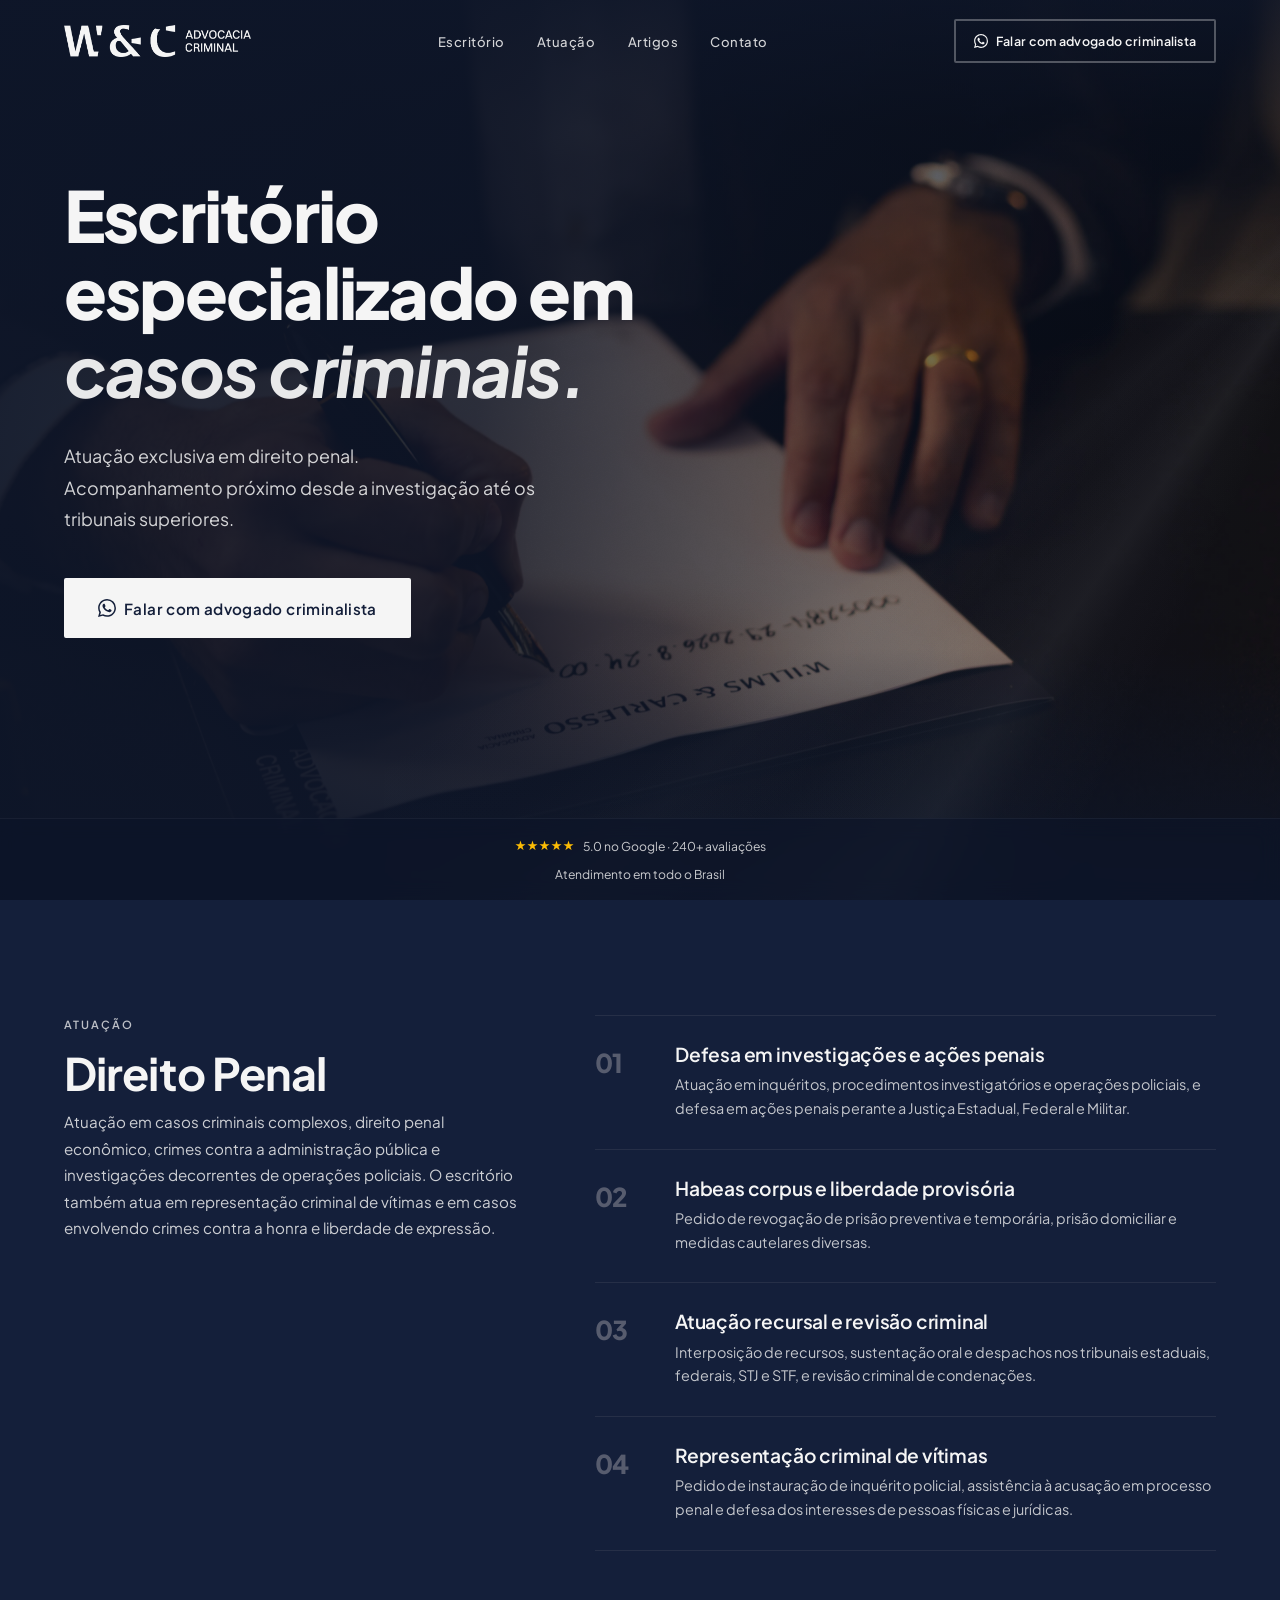
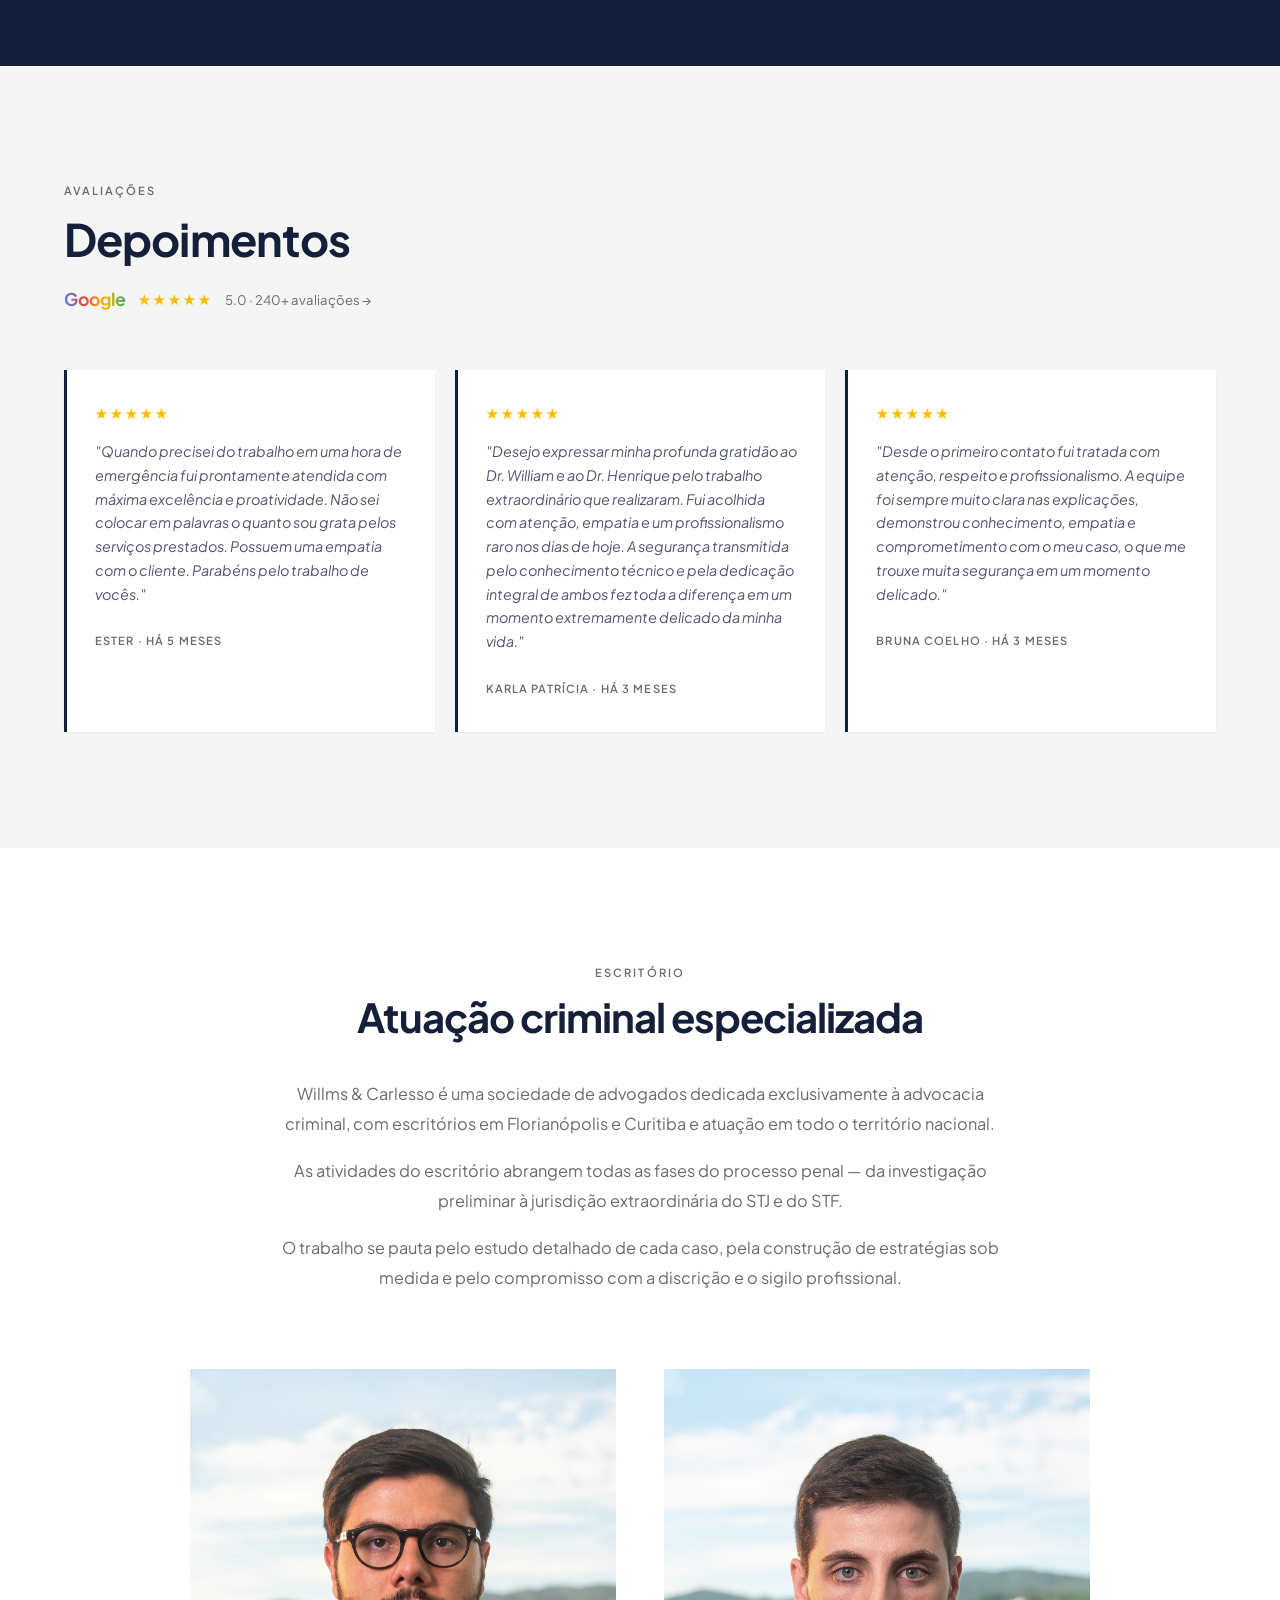
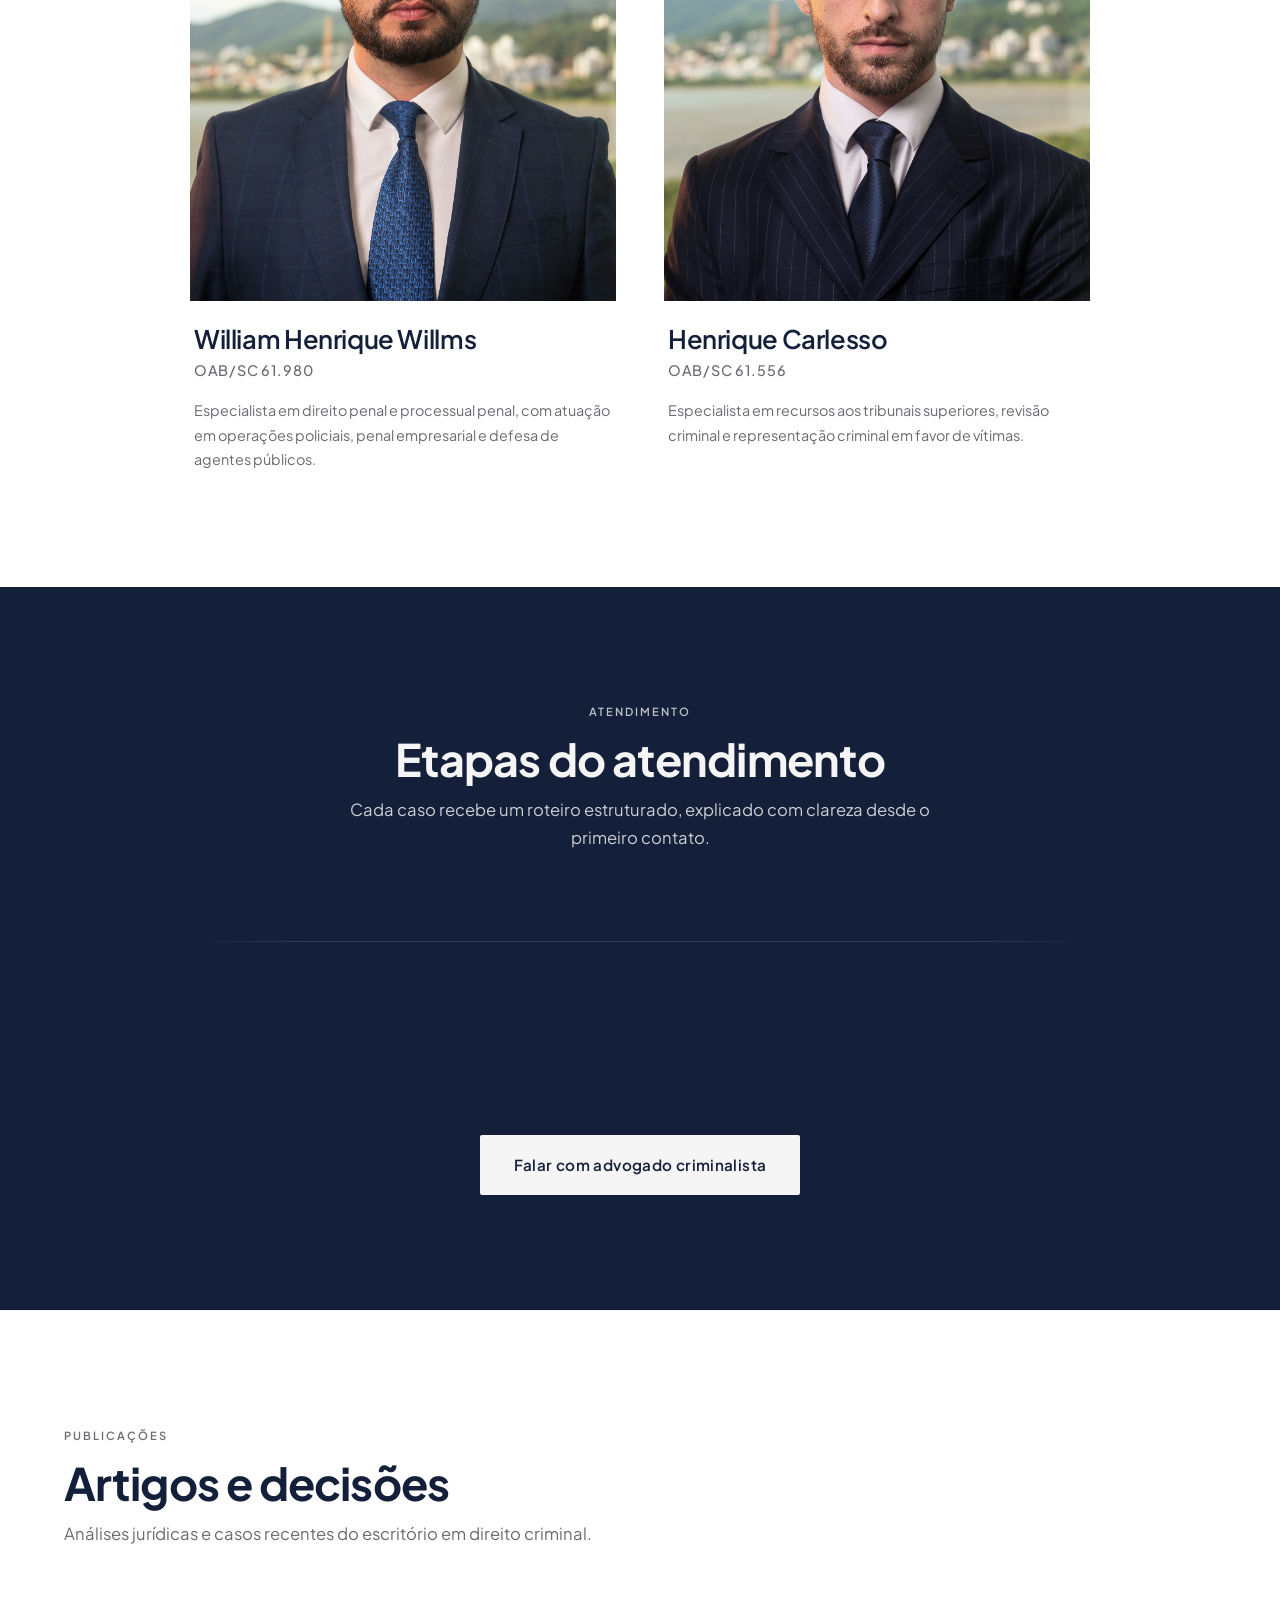
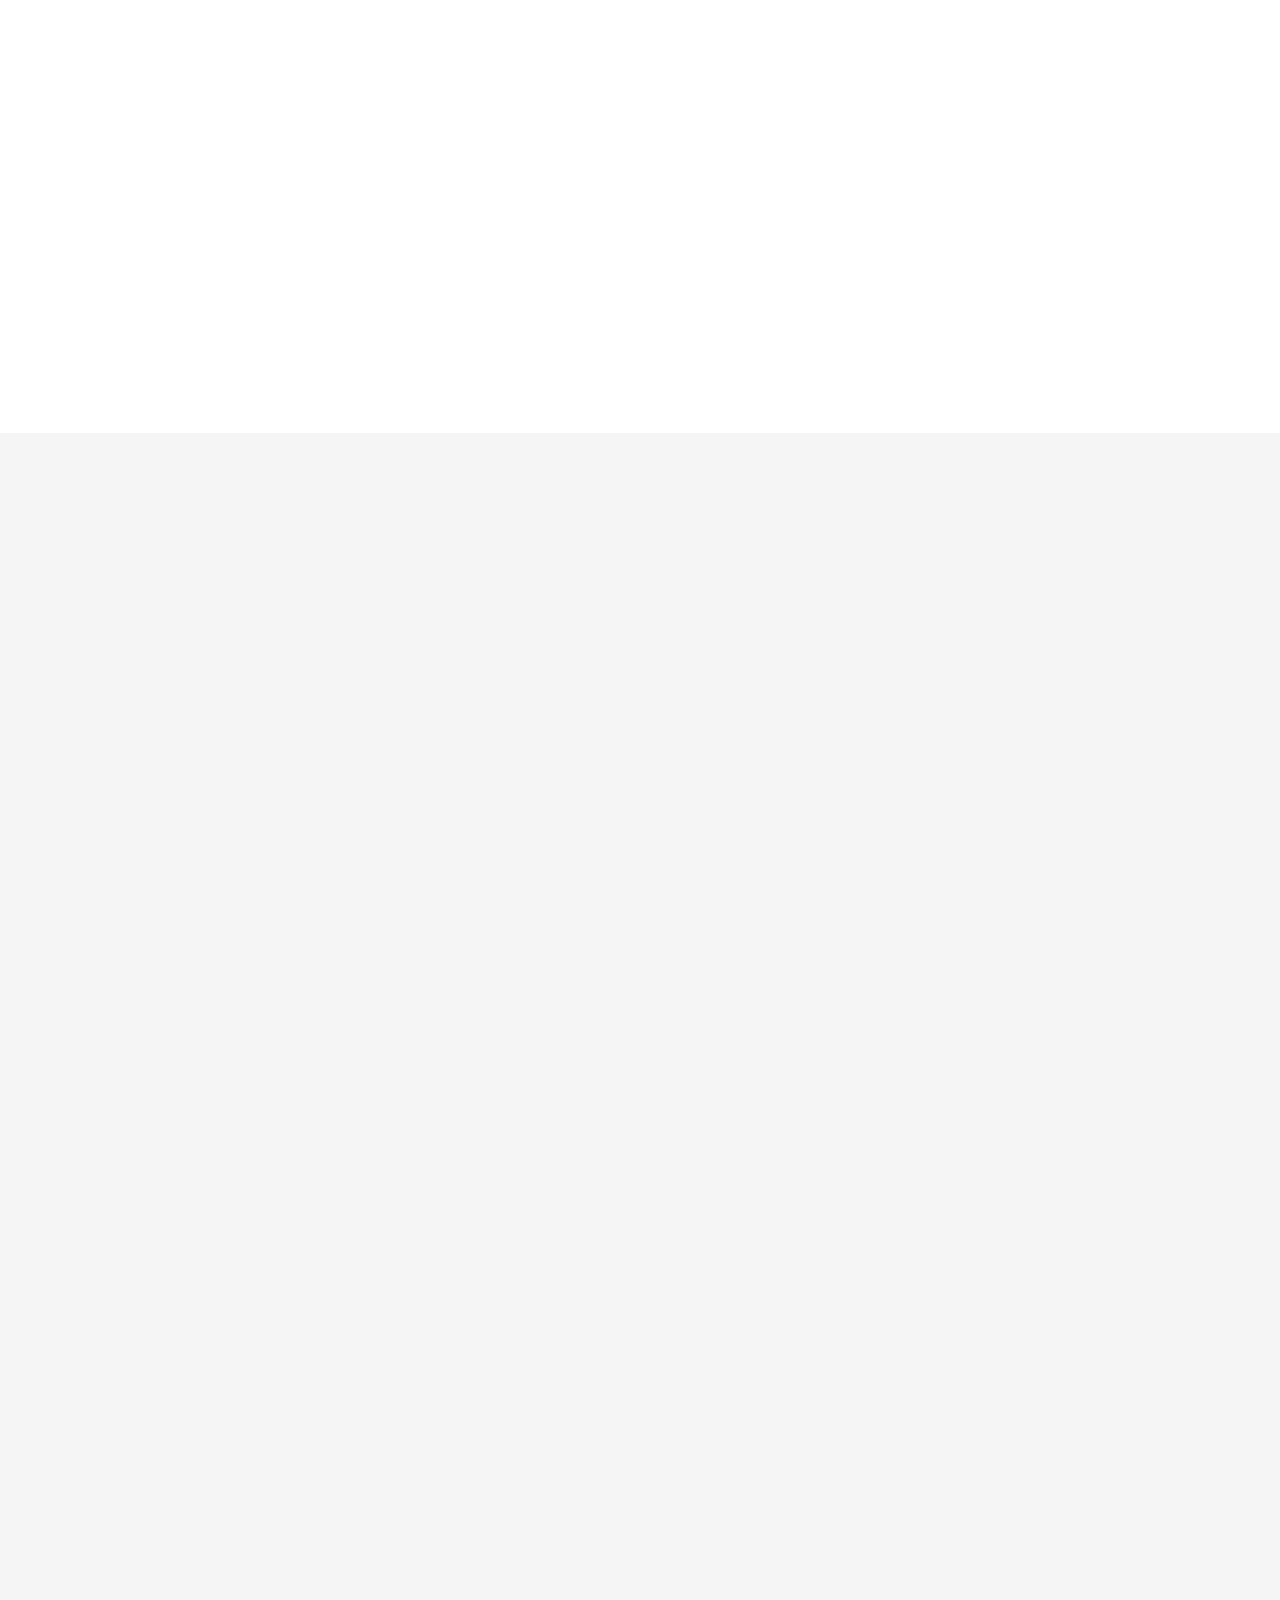
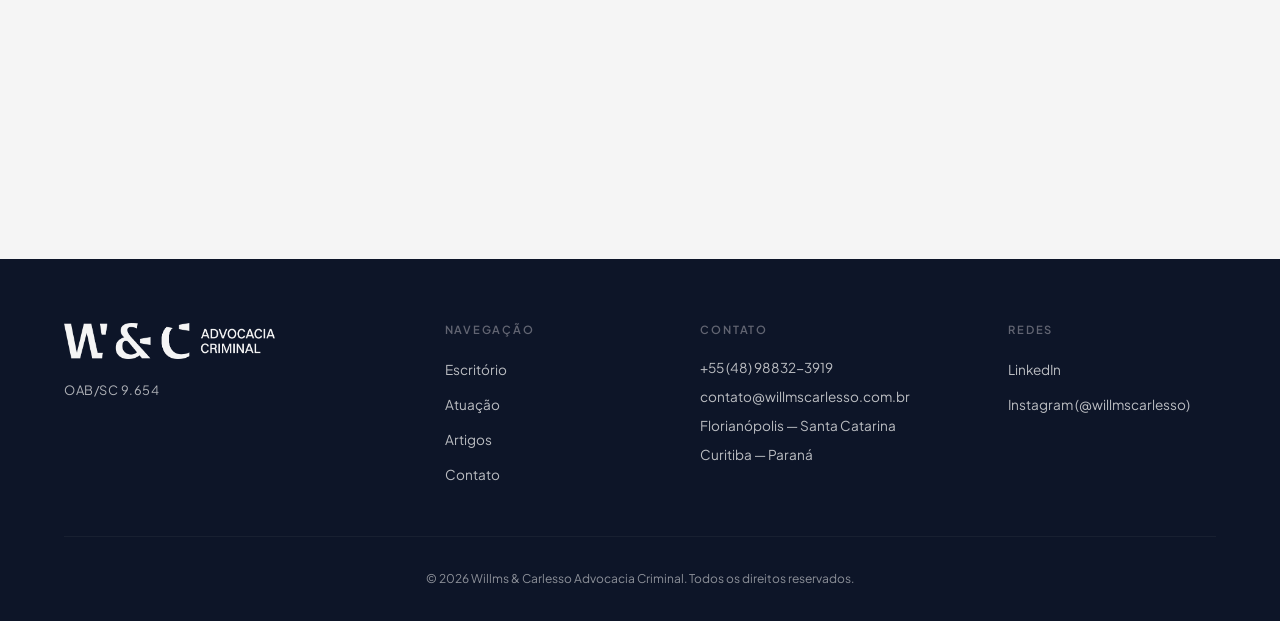
==== commit d49e715c: "tweak: client feedback round — CTA standardization, spacing, copy fixes Atuação section: - Update ca" ====
--- a/index.html
+++ b/index.html
@@ -162,7 +162,8 @@
         <li><a href="#contato"     class="nav__link">Contato</a></li>
       </ul>
       <a href="https://wa.me/5548988323919" target="_blank" rel="noopener" class="btn btn--outline-light nav__cta">
-        Falar com advogado
+        <svg width="14" height="14" viewBox="0 0 24 24" fill="currentColor" aria-hidden="true"><path d="M17.472 14.382c-.297-.149-1.758-.867-2.03-.967-.273-.099-.471-.148-.67.15-.197.297-.767.966-.94 1.164-.173.199-.347.223-.644.075-.297-.15-1.255-.463-2.39-1.475-.883-.788-1.48-1.761-1.653-2.059-.173-.297-.018-.458.13-.606.134-.133.298-.347.446-.52.149-.174.198-.298.298-.497.099-.198.05-.371-.025-.52-.075-.149-.669-1.612-.916-2.207-.242-.579-.487-.5-.669-.51-.173-.008-.371-.01-.57-.01-.198 0-.52.074-.792.372-.272.297-1.04 1.016-1.04 2.479 0 1.462 1.065 2.875 1.213 3.074.149.198 2.096 3.2 5.077 4.487.709.306 1.262.489 1.694.625.712.227 1.36.195 1.871.118.571-.085 1.758-.719 2.006-1.413.248-.694.248-1.289.173-1.413-.074-.124-.272-.198-.57-.347m-5.421 7.403h-.004a9.87 9.87 0 01-5.031-1.378l-.361-.214-3.741.982.998-3.648-.235-.374a9.86 9.86 0 01-1.51-5.26c.001-5.45 4.436-9.884 9.888-9.884 2.64 0 5.122 1.03 6.988 2.898a9.825 9.825 0 012.893 6.994c-.003 5.45-4.437 9.884-9.885 9.884m8.413-18.297A11.815 11.815 0 0012.05 0C5.495 0 .16 5.335.157 11.892c0 2.096.547 4.142 1.588 5.945L.057 24l6.305-1.654a11.882 11.882 0 005.683 1.448h.005c6.554 0 11.89-5.335 11.893-11.893a11.821 11.821 0 00-3.48-8.413z"/></svg>
+        Falar com advogado criminalista
       </a>
       <button class="nav__burger" id="navBurger" aria-label="Abrir menu" aria-expanded="false">
         <span></span><span></span><span></span>
@@ -188,7 +189,7 @@
         <div class="hero__actions">
           <a href="https://wa.me/5548988323919" target="_blank" rel="noopener" class="btn btn--light btn--lg">
             <svg width="18" height="18" viewBox="0 0 24 24" fill="currentColor" aria-hidden="true"><path d="M17.472 14.382c-.297-.149-1.758-.867-2.03-.967-.273-.099-.471-.148-.67.15-.197.297-.767.966-.94 1.164-.173.199-.347.223-.644.075-.297-.15-1.255-.463-2.39-1.475-.883-.788-1.48-1.761-1.653-2.059-.173-.297-.018-.458.13-.606.134-.133.298-.347.446-.52.149-.174.198-.298.298-.497.099-.198.05-.371-.025-.52-.075-.149-.669-1.612-.916-2.207-.242-.579-.487-.5-.669-.51-.173-.008-.371-.01-.57-.01-.198 0-.52.074-.792.372-.272.297-1.04 1.016-1.04 2.479 0 1.462 1.065 2.875 1.213 3.074.149.198 2.096 3.2 5.077 4.487.709.306 1.262.489 1.694.625.712.227 1.36.195 1.871.118.571-.085 1.758-.719 2.006-1.413.248-.694.248-1.289.173-1.413-.074-.124-.272-.198-.57-.347m-5.421 7.403h-.004a9.87 9.87 0 01-5.031-1.378l-.361-.214-3.741.982.998-3.648-.235-.374a9.86 9.86 0 01-1.51-5.26c.001-5.45 4.436-9.884 9.888-9.884 2.64 0 5.122 1.03 6.988 2.898a9.825 9.825 0 012.893 6.994c-.003 5.45-4.437 9.884-9.885 9.884m8.413-18.297A11.815 11.815 0 0012.05 0C5.495 0 .16 5.335.157 11.892c0 2.096.547 4.142 1.588 5.945L.057 24l6.305-1.654a11.882 11.882 0 005.683 1.448h.005c6.554 0 11.89-5.335 11.893-11.893a11.821 11.821 0 00-3.48-8.413z"/></svg>
-            Falar com advogado
+            Falar com advogado criminalista
           </a>
         </div>
       </div>
@@ -246,7 +247,7 @@
             <span class="area-row__n" aria-hidden="true">03</span>
             <div class="area-row__body">
               <h3>Atuação recursal e revisão criminal</h3>
-              <p>Interposição de recursos, sustentação oral nos tribunais estaduais, federais, STJ e STF, e revisão criminal de condenações transitadas em julgado.</p>
+              <p>Interposição de recursos, sustentação oral e despachos nos tribunais estaduais, federais, STJ e STF, e revisão criminal de condenações.</p>
             </div>
           </li>
           <li class="area-row reveal">
@@ -337,13 +338,6 @@
         </div>
       </div>
 
-      <!-- CTA centralizado -->
-      <div class="sobre__cta reveal reveal--delay-2">
-        <a href="https://wa.me/5548988323919" target="_blank" rel="noopener" class="btn btn--primary btn--lg">
-          Agende uma consulta
-        </a>
-      </div>
-
     </div>
   </section>
 
@@ -434,16 +428,12 @@
   <section class="section contato" id="contato">
     <div class="container">
 
-      <!-- Header: título + CTA WhatsApp -->
+      <!-- Header (sem CTA) -->
       <div class="contato__header reveal">
         <div class="contato__header-text">
           <span class="eyebrow">CONTATO</span>
           <h2>Fale com nossos advogados</h2>
         </div>
-        <a href="https://wa.me/5548988323919" target="_blank" rel="noopener" class="btn btn--primary btn--lg contato__header-btn">
-          <svg width="18" height="18" viewBox="0 0 24 24" fill="currentColor" aria-hidden="true"><path d="M17.472 14.382c-.297-.149-1.758-.867-2.03-.967-.273-.099-.471-.148-.67.15-.197.297-.767.966-.94 1.164-.173.199-.347.223-.644.075-.297-.15-1.255-.463-2.39-1.475-.883-.788-1.48-1.761-1.653-2.059-.173-.297-.018-.458.13-.606.134-.133.298-.347.446-.52.149-.174.198-.298.298-.497.099-.198.05-.371-.025-.52-.075-.149-.669-1.612-.916-2.207-.242-.579-.487-.5-.669-.51-.173-.008-.371-.01-.57-.01-.198 0-.52.074-.792.372-.272.297-1.04 1.016-1.04 2.479 0 1.462 1.065 2.875 1.213 3.074.149.198 2.096 3.2 5.077 4.487.709.306 1.262.489 1.694.625.712.227 1.36.195 1.871.118.571-.085 1.758-.719 2.006-1.413.248-.694.248-1.289.173-1.413-.074-.124-.272-.198-.57-.347m-5.421 7.403h-.004a9.87 9.87 0 01-5.031-1.378l-.361-.214-3.741.982.998-3.648-.235-.374a9.86 9.86 0 01-1.51-5.26c.001-5.45 4.436-9.884 9.888-9.884 2.64 0 5.122 1.03 6.988 2.898a9.825 9.825 0 012.893 6.994c-.003 5.45-4.437 9.884-9.885 9.884m8.413-18.297A11.815 11.815 0 0012.05 0C5.495 0 .16 5.335.157 11.892c0 2.096.547 4.142 1.588 5.945L.057 24l6.305-1.654a11.882 11.882 0 005.683 1.448h.005c6.554 0 11.89-5.335 11.893-11.893a11.821 11.821 0 00-3.48-8.413z"/></svg>
-          Falar agora pelo WhatsApp
-        </a>
       </div>
 
       <!-- Formulário (largura total) -->
--- a/css/style.css
+++ b/css/style.css
@@ -582,8 +582,10 @@
 }
 .sobre__intro .section-header h2 {
   color: var(--navy);
-  font-size: clamp(1.875rem, 3.2vw, 2.625rem);
-  letter-spacing: -.02em;
+  font-size: clamp(1.375rem, 4.2vw, 2.5rem);
+  letter-spacing: -.025em;
+  white-space: nowrap;
+  line-height: 1.1;
 }
 .sobre__lead p {
   font-size: 1.02rem;
@@ -779,6 +781,16 @@
   transition: transform .5s ease;
 }
 .adv-card:hover .adv-card__photo img { transform: scale(1.04); }
+
+/* William: zoom 110% para padronizar o enquadramento com o do Henrique */
+.adv-card__photo img[src*="william"] {
+  transform: scale(1.1);
+  transform-origin: center center;
+  object-position: center center;
+}
+.adv-card:hover .adv-card__photo img[src*="william"] {
+  transform: scale(1.14);
+}
 
 .adv-card__body {
   padding: 0 .25rem;
@@ -1414,7 +1426,8 @@
   .sobre__stats { margin-top: 3rem; padding: 2rem 0; }
 
   /* Areas: stack intro on top, list below */
-  .areas__layout { grid-template-columns: 1fr; gap: 3rem; }
+  .areas__layout { grid-template-columns: 1fr; gap: 1.5rem; }
+  .areas__intro .section-header { margin-bottom: 1.25rem; }
   .areas__intro  { position: static; top: auto; }
 
   /* Equipe */
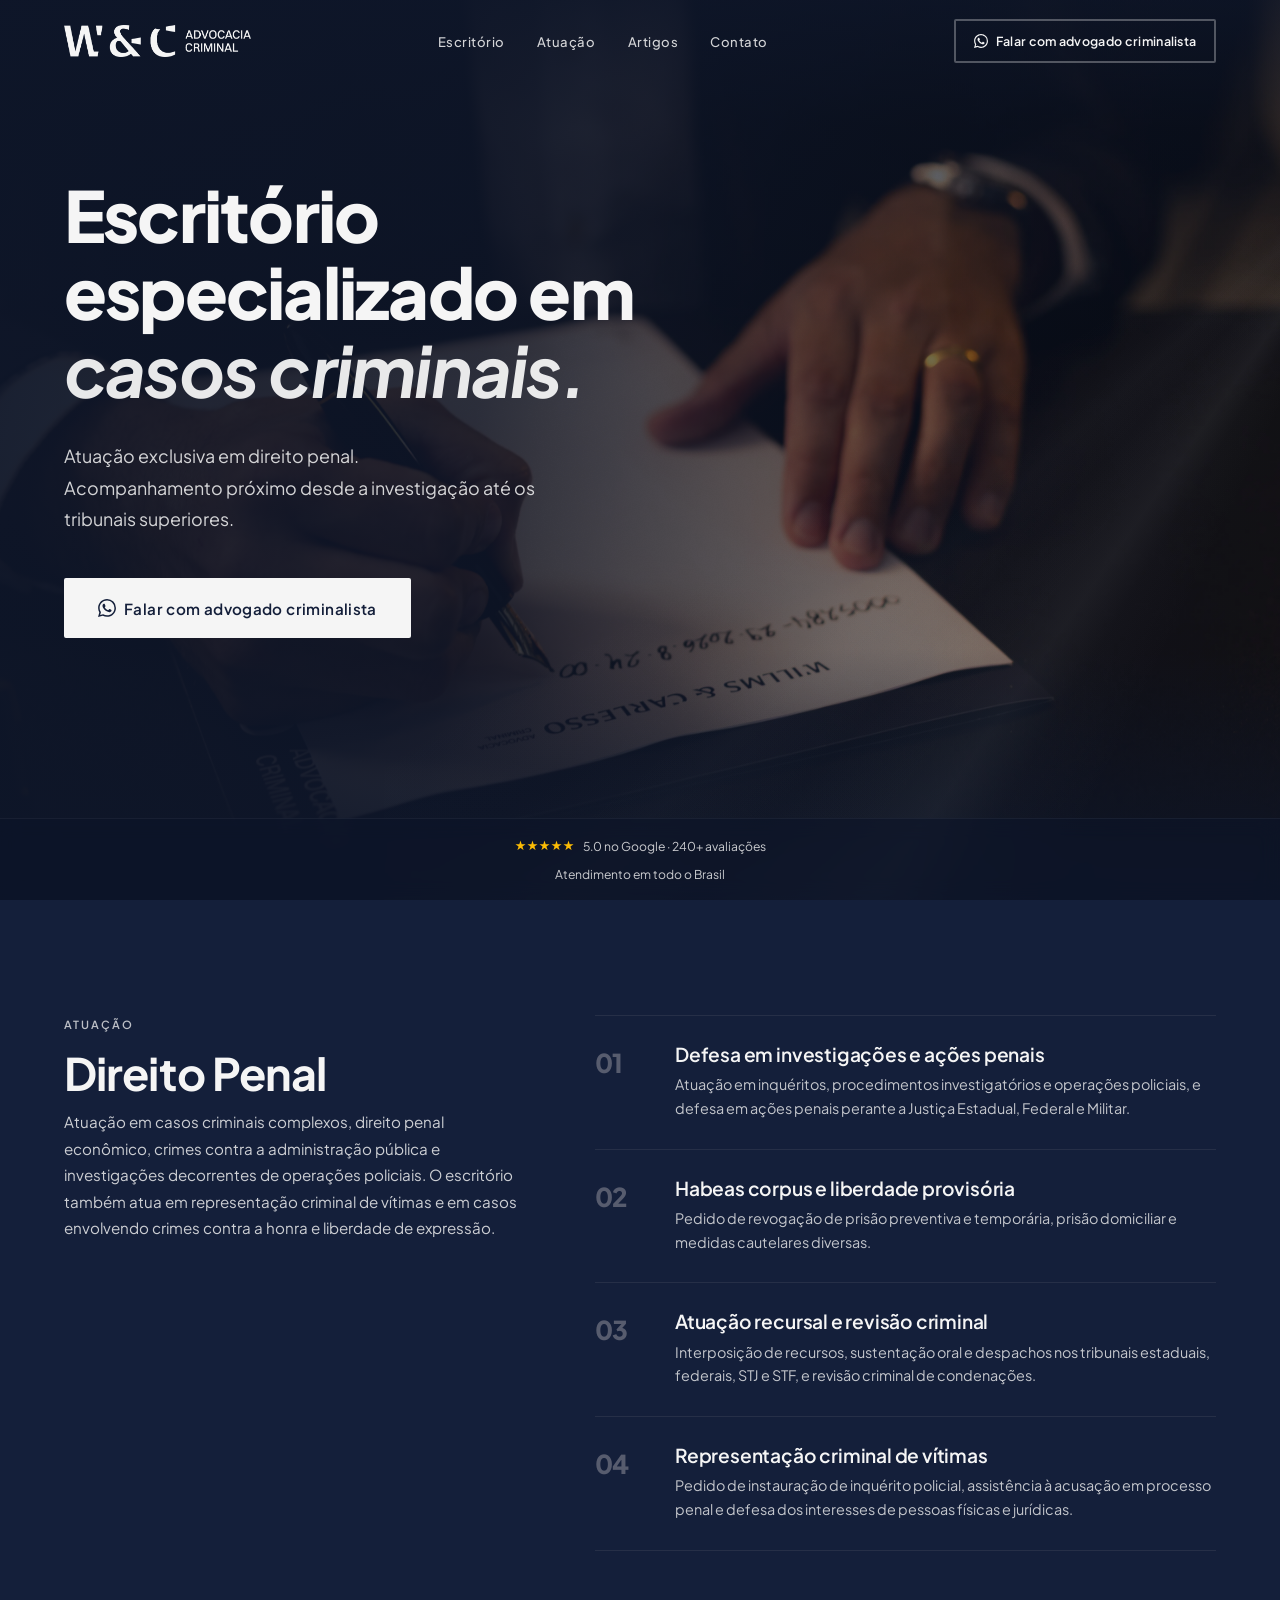
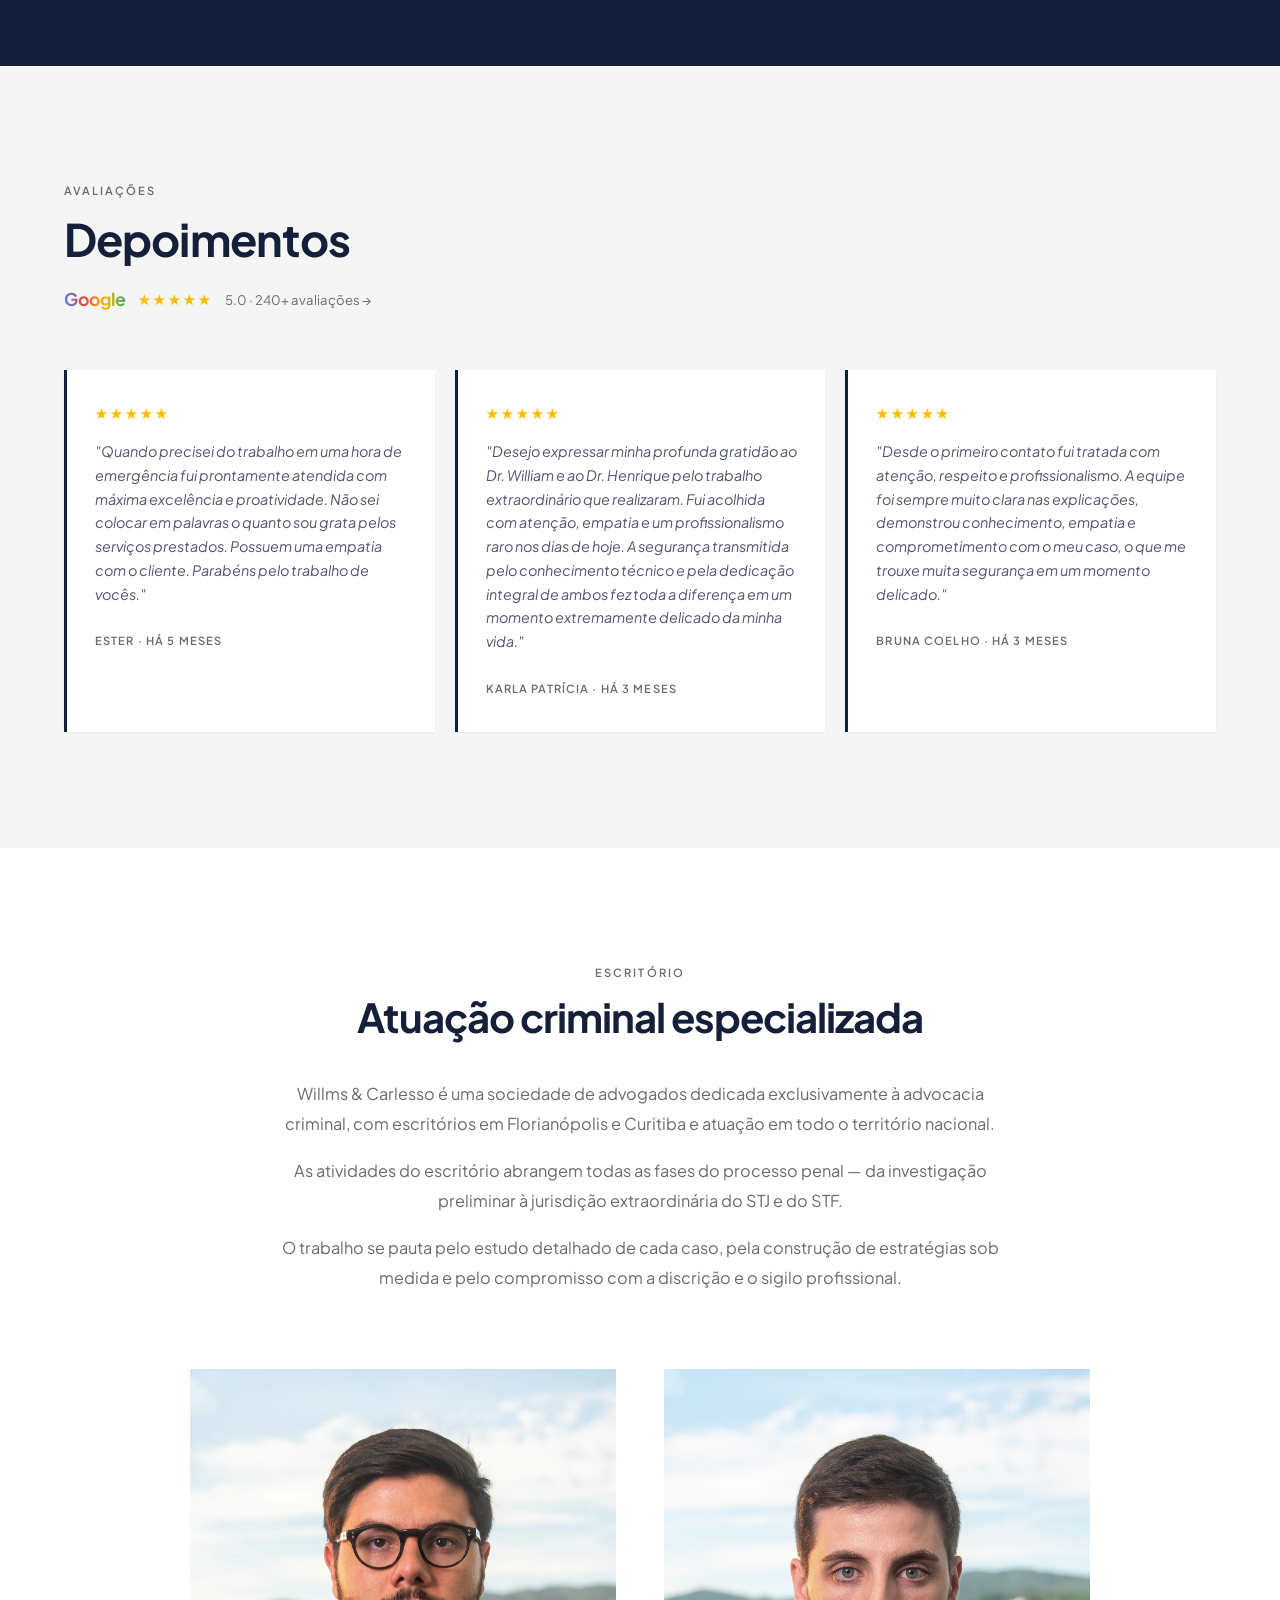
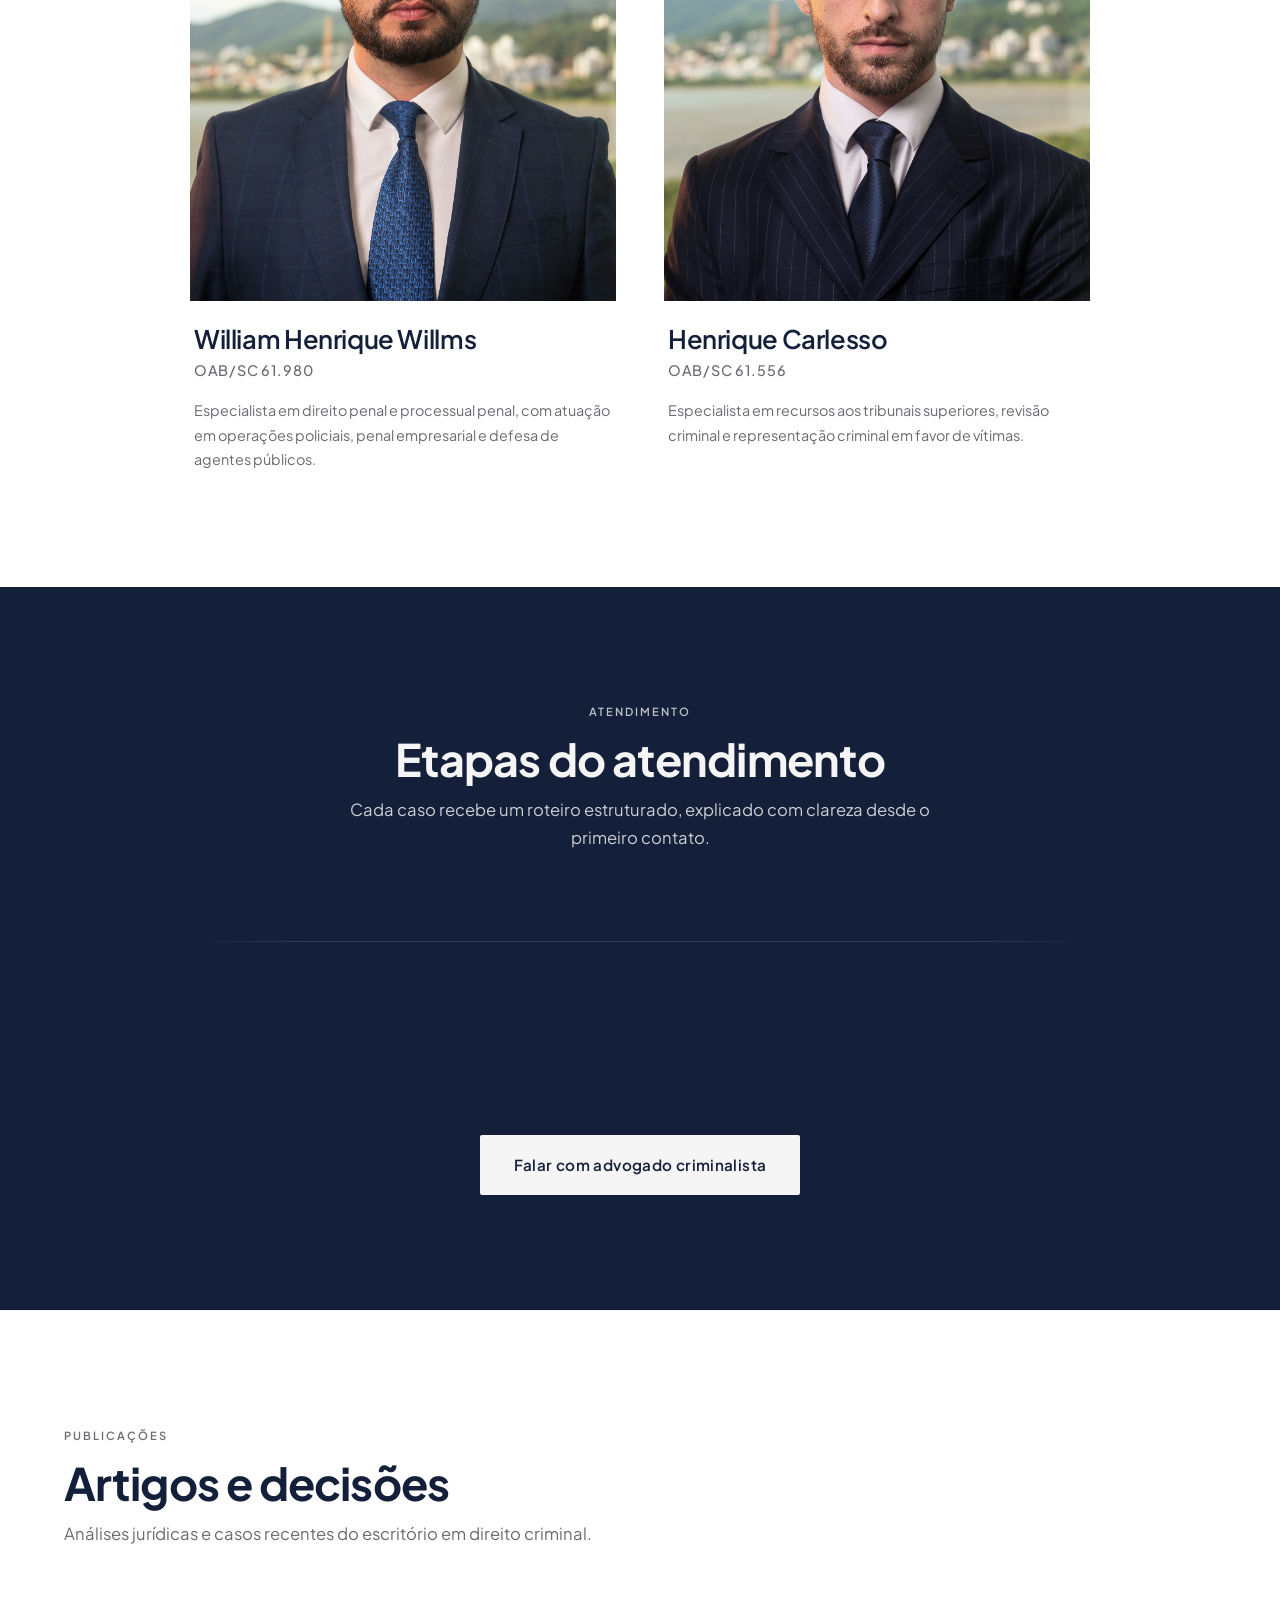
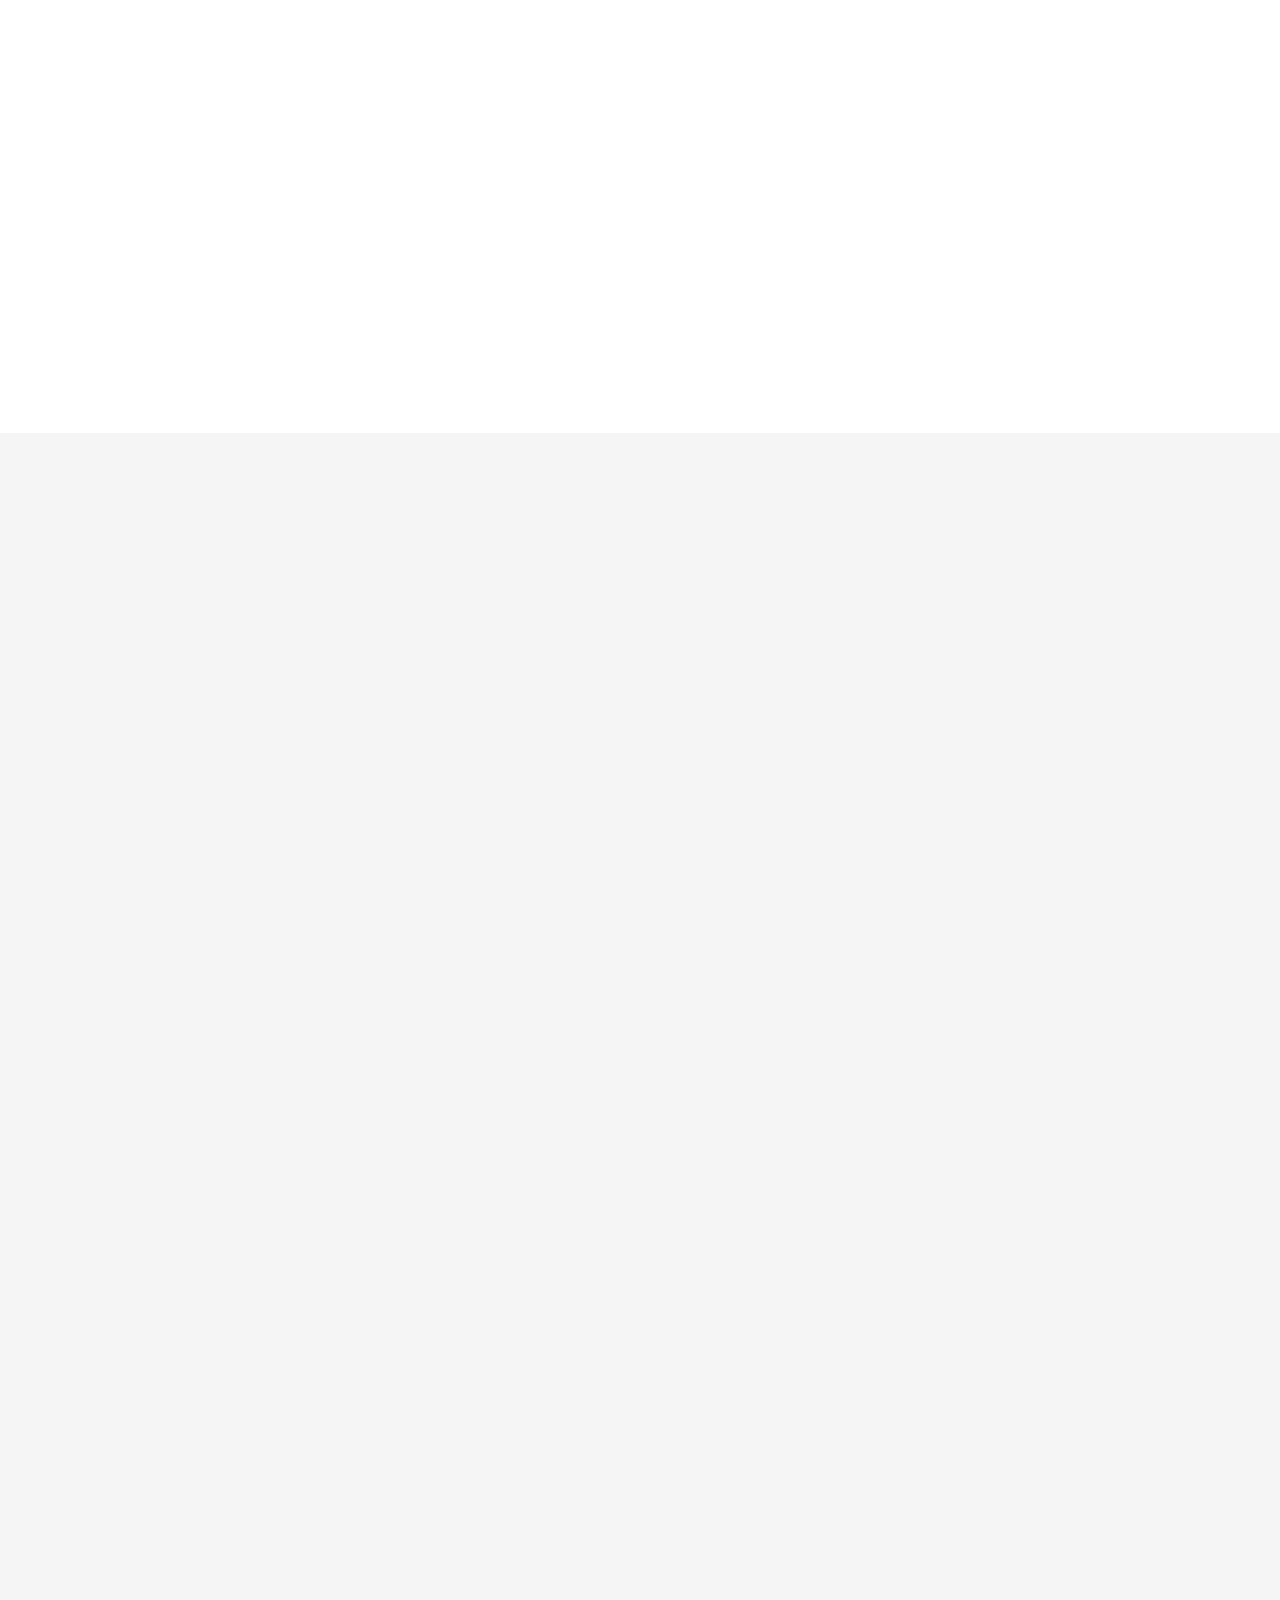
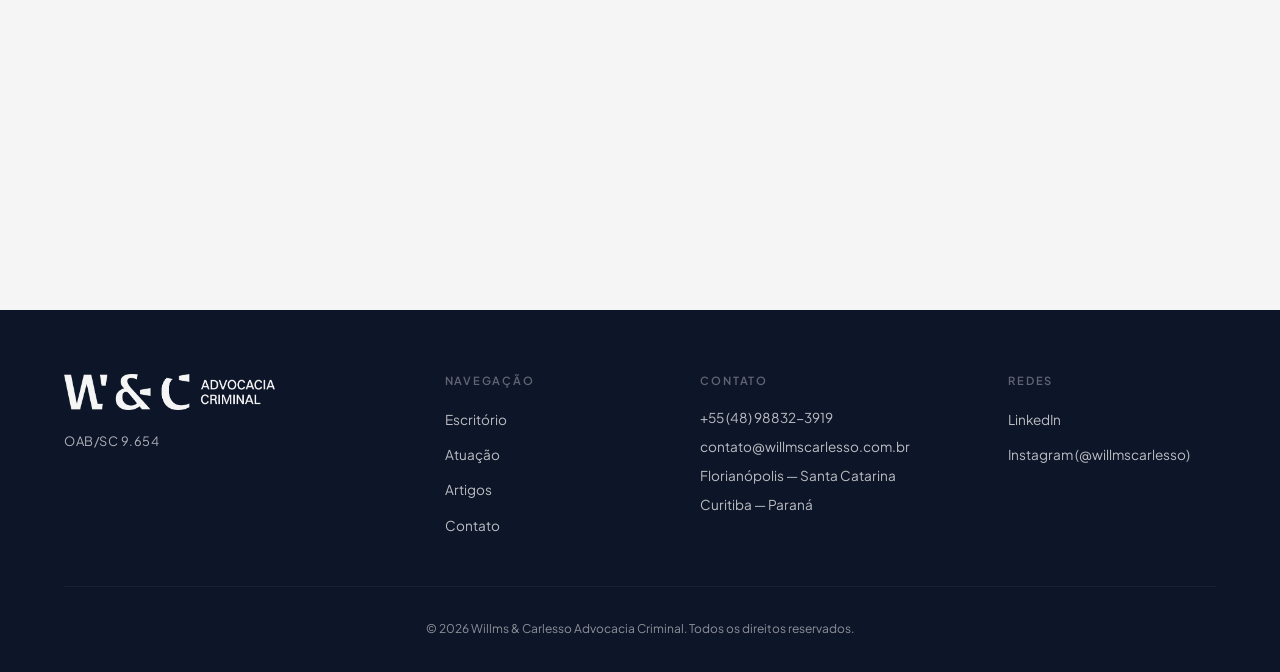
==== commit f2b8c0bf: "feat: wire contact form to Make webhook Form now POSTs JSON to https://hook.eu2.make.com/9iqcch56..." ====
--- a/index.html
+++ b/index.html
@@ -438,7 +438,7 @@
 
       <!-- Formulário (largura total) -->
       <div class="contato__form-block reveal">
-        <form class="contato__form" action="mailto:contato@willmscarlesso.com.br?subject=Contato pelo site" method="POST" enctype="text/plain">
+        <form class="contato__form" id="contatoForm" action="https://hook.eu2.make.com/9iqcch56zucvtjobrfve1x1kkpd3kt9p" method="POST">
           <div class="form-field">
             <label for="form-nome">Nome</label>
             <input type="text" id="form-nome" name="nome" required autocomplete="name">
@@ -455,9 +455,10 @@
             <label for="form-msg">Breve descrição do caso <span class="form-field__hint">(opcional)</span></label>
             <textarea id="form-msg" name="mensagem" rows="4"></textarea>
           </div>
-          <button type="submit" class="btn btn--primary btn--lg btn--full">
+          <button type="submit" class="btn btn--primary btn--lg btn--full" id="contatoSubmit">
             Enviar mensagem
           </button>
+          <p class="contato__form-status" id="contatoStatus" role="status" aria-live="polite"></p>
         </form>
       </div>
 
--- a/css/style.css
+++ b/css/style.css
@@ -1227,6 +1227,17 @@
   padding-top: .75rem;
 }
 .contato__form .btn { margin-top: 1rem; }
+.contato__form-status {
+  margin-top: .875rem;
+  font-family: var(--font-b);
+  font-size: .85rem;
+  line-height: 1.5;
+  color: var(--gray-2);
+  text-align: center;
+  min-height: 1.2em;
+}
+.contato__form-status--success { color: var(--navy); font-weight: 600; }
+.contato__form-status--error   { color: #b3261e; }
 
 /* === NOVO LAYOUT CONTATO (linear, sem white boxes) === */
 
